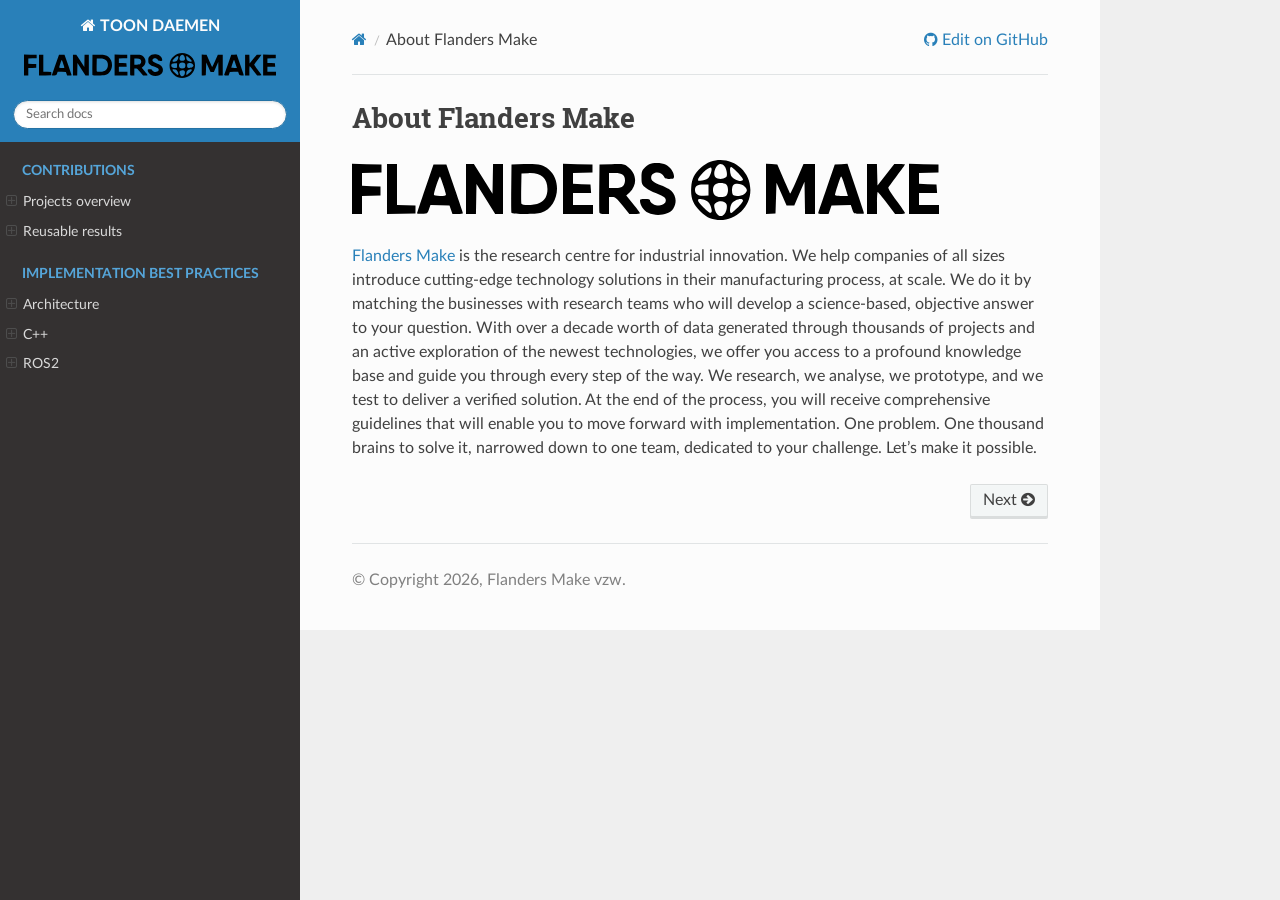
==== index.html @ fe3ddb7d "deploy: 2c829130c1bb6bca0aca1d6085b2ea6cf5db3989" ====
<!DOCTYPE html>
<html class="writer-html5" lang="en" data-content_root="./">
<head>
  <meta charset="utf-8" /><meta name="viewport" content="width=device-width, initial-scale=1" />

  <meta name="viewport" content="width=device-width, initial-scale=1.0" />
  <title>About Flanders Make &mdash; TOON DAEMEN 0.1 documentation</title>
      <link rel="stylesheet" type="text/css" href="_static/pygments.css?v=80d5e7a1" />
      <link rel="stylesheet" type="text/css" href="_static/css/theme.css?v=9edc463e" />
      <link rel="stylesheet" type="text/css" href="_static/copybutton.css?v=76b2166b" />
      <link rel="stylesheet" type="text/css" href="_static/sphinx-design.min.css?v=95c83b7e" />

  
    <link rel="shortcut icon" href="_static/fm_48x48.svg"/>
      <script src="_static/jquery.js?v=5d32c60e"></script>
      <script src="_static/_sphinx_javascript_frameworks_compat.js?v=2cd50e6c"></script>
      <script src="_static/documentation_options.js?v=2709fde1"></script>
      <script src="_static/doctools.js?v=fd6eb6e6"></script>
      <script src="_static/sphinx_highlight.js?v=6ffebe34"></script>
      <script src="_static/clipboard.min.js?v=a7894cd8"></script>
      <script src="_static/copybutton.js?v=f281be69"></script>
      <script src="_static/design-tabs.js?v=f930bc37"></script>
    <script src="_static/js/theme.js"></script>
    <link rel="index" title="Index" href="genindex.html" />
    <link rel="search" title="Search" href="search.html" />
    <link rel="next" title="Projects overview" href="contributions/projects_overview.html" /> 
</head>

<body class="wy-body-for-nav"> 
  <div class="wy-grid-for-nav">
    <nav data-toggle="wy-nav-shift" class="wy-nav-side">
      <div class="wy-side-scroll">
        <div class="wy-side-nav-search" >

          
          
          <a href="#" class="icon icon-home">
            TOON DAEMEN
              <img src="_static/fm.svg" class="logo" alt="Logo"/>
          </a>
<div role="search">
  <form id="rtd-search-form" class="wy-form" action="search.html" method="get">
    <input type="text" name="q" placeholder="Search docs" aria-label="Search docs" />
    <input type="hidden" name="check_keywords" value="yes" />
    <input type="hidden" name="area" value="default" />
  </form>
</div>
        </div><div class="wy-menu wy-menu-vertical" data-spy="affix" role="navigation" aria-label="Navigation menu">
              <p class="caption" role="heading"><span class="caption-text">Contributions</span></p>
<ul>
<li class="toctree-l1"><a class="reference internal" href="contributions/projects_overview.html">Projects overview</a><ul>
<li class="toctree-l2"><a class="reference internal" href="contributions/projects_overview.html#simrop">2024-2538-SIMROP</a></li>
<li class="toctree-l2"><a class="reference internal" href="contributions/projects_overview.html#cto-action-palletizing-solution">2024-1023-CTO_ACTION-PALLETIZING_SOLUTION</a></li>
</ul>
</li>
<li class="toctree-l1"><a class="reference internal" href="contributions/reusable_results.html">Reusable results</a><ul>
<li class="toctree-l2"><a class="reference internal" href="contributions/reusable_results.html#ur-tool-integration">UR + tool integration</a><ul>
<li class="toctree-l3"><a class="reference internal" href="contributions/reusable_results.html#motivation">Motivation</a></li>
<li class="toctree-l3"><a class="reference internal" href="contributions/reusable_results.html#summary">Summary</a></li>
</ul>
</li>
<li class="toctree-l2"><a class="reference internal" href="contributions/reusable_results.html#the-palletizing-framework">The palletizing framework</a></li>
</ul>
</li>
</ul>
<p class="caption" role="heading"><span class="caption-text">Implementation best practices</span></p>
<ul>
<li class="toctree-l1"><a class="reference internal" href="implementation_best_practices/architecture/index.html">Architecture</a><ul>
<li class="toctree-l2"><a class="reference internal" href="implementation_best_practices/architecture/architecture.html">SIMROP core architecture</a><ul>
<li class="toctree-l3"><a class="reference internal" href="implementation_best_practices/architecture/architecture.html#component-manager-node">Component manager node</a></li>
<li class="toctree-l3"><a class="reference internal" href="implementation_best_practices/architecture/architecture.html#plugin-management">Plugin management</a></li>
<li class="toctree-l3"><a class="reference internal" href="implementation_best_practices/architecture/architecture.html#lifecycle-management">Lifecycle management</a></li>
<li class="toctree-l3"><a class="reference internal" href="implementation_best_practices/architecture/architecture.html#use-of-the-component-manager-in-the-simrop-skillbased-framework">Use of the Component Manager in the SIMROP skill–based framework</a></li>
</ul>
</li>
</ul>
</li>
<li class="toctree-l1"><a class="reference internal" href="implementation_best_practices/cpp/index.html">C++</a><ul>
<li class="toctree-l2"><a class="reference internal" href="implementation_best_practices/cpp/constructor_arguments.html">Passing constructor arguments</a><ul>
<li class="toctree-l3"><a class="reference internal" href="implementation_best_practices/cpp/constructor_arguments.html#example-1">Example 1</a></li>
<li class="toctree-l3"><a class="reference internal" href="implementation_best_practices/cpp/constructor_arguments.html#example-2">Example 2</a></li>
<li class="toctree-l3"><a class="reference internal" href="implementation_best_practices/cpp/constructor_arguments.html#example-3">Example 3</a></li>
</ul>
</li>
</ul>
</li>
<li class="toctree-l1"><a class="reference internal" href="implementation_best_practices/ros2/index.html">ROS2</a><ul>
<li class="toctree-l2"><a class="reference internal" href="implementation_best_practices/ros2/ros2.html">ROS2 best practices</a></li>
</ul>
</li>
</ul>

        </div>
      </div>
    </nav>

    <section data-toggle="wy-nav-shift" class="wy-nav-content-wrap"><nav class="wy-nav-top" aria-label="Mobile navigation menu" >
          <i data-toggle="wy-nav-top" class="fa fa-bars"></i>
          <a href="#">TOON DAEMEN</a>
      </nav>

      <div class="wy-nav-content">
        <div class="rst-content">
          <div role="navigation" aria-label="Page navigation">
  <ul class="wy-breadcrumbs">
      <li><a href="#" class="icon icon-home" aria-label="Home"></a></li>
      <li class="breadcrumb-item active">About Flanders Make</li>
      <li class="wy-breadcrumbs-aside">
              <a href="https://github.com/toondaemenFM/implementation_best_practices/blob/main/docs/source/index.md" class="fa fa-github"> Edit on GitHub</a>
      </li>
  </ul>
  <hr/>
</div>
          <div role="main" class="document" itemscope="itemscope" itemtype="http://schema.org/Article">
           <div itemprop="articleBody">
             
  <section class="tex2jax_ignore mathjax_ignore" id="about-flanders-make">
<h1>About Flanders Make<a class="headerlink" href="#about-flanders-make" title="Link to this heading"></a></h1>
<p><img alt="FM-logo" src="_images/fm.svg" /></p>
<p><a class="reference external" href="https://www.flandersmake.be/en">Flanders Make</a> is the research centre for industrial innovation. We help companies of all sizes introduce cutting-edge technology solutions in their manufacturing process, at scale. We do it by matching the businesses with research teams who will develop a science-based, objective answer to your question. With over a decade worth of data generated through thousands of projects and an active exploration of the newest technologies, we offer you access to a profound knowledge base and guide you through every step of the way. We research, we analyse, we prototype, and we test to deliver a verified solution. At the end of the process, you will receive comprehensive guidelines that will enable you to move forward with implementation. One problem. One thousand brains to solve it, narrowed down to one team, dedicated to your challenge. Let’s make it possible.</p>
<div class="toctree-wrapper compound">
</div>
<div class="toctree-wrapper compound">
</div>
</section>


           </div>
          </div>
          <footer><div class="rst-footer-buttons" role="navigation" aria-label="Footer">
        <a href="contributions/projects_overview.html" class="btn btn-neutral float-right" title="Projects overview" accesskey="n" rel="next">Next <span class="fa fa-arrow-circle-right" aria-hidden="true"></span></a>
    </div>

  <hr/>

  <div role="contentinfo">
    <p>&#169; Copyright 2026, Flanders Make vzw.</p>
  </div>

   

</footer>
        </div>
      </div>
    </section>
  </div>
  <script>
      jQuery(function () {
          SphinxRtdTheme.Navigation.enable(true);
      });
  </script> 

</body>
</html>
---- _static/pygments.css ----
pre { line-height: 125%; }
td.linenos .normal { color: inherit; background-color: transparent; padding-left: 5px; padding-right: 5px; }
span.linenos { color: inherit; background-color: transparent; padding-left: 5px; padding-right: 5px; }
td.linenos .special { color: #000000; background-color: #ffffc0; padding-left: 5px; padding-right: 5px; }
span.linenos.special { color: #000000; background-color: #ffffc0; padding-left: 5px; padding-right: 5px; }
.highlight .hll { background-color: #ffffcc }
.highlight { background: #f8f8f8; }
.highlight .c { color: #3D7B7B; font-style: italic } /* Comment */
.highlight .err { border: 1px solid #FF0000 } /* Error */
.highlight .k { color: #008000; font-weight: bold } /* Keyword */
.highlight .o { color: #666666 } /* Operator */
.highlight .ch { color: #3D7B7B; font-style: italic } /* Comment.Hashbang */
.highlight .cm { color: #3D7B7B; font-style: italic } /* Comment.Multiline */
.highlight .cp { color: #9C6500 } /* Comment.Preproc */
.highlight .cpf { color: #3D7B7B; font-style: italic } /* Comment.PreprocFile */
.highlight .c1 { color: #3D7B7B; font-style: italic } /* Comment.Single */
.highlight .cs { color: #3D7B7B; font-style: italic } /* Comment.Special */
.highlight .gd { color: #A00000 } /* Generic.Deleted */
.highlight .ge { font-style: italic } /* Generic.Emph */
.highlight .ges { font-weight: bold; font-style: italic } /* Generic.EmphStrong */
.highlight .gr { color: #E40000 } /* Generic.Error */
.highlight .gh { color: #000080; font-weight: bold } /* Generic.Heading */
.highlight .gi { color: #008400 } /* Generic.Inserted */
.highlight .go { color: #717171 } /* Generic.Output */
.highlight .gp { color: #000080; font-weight: bold } /* Generic.Prompt */
.highlight .gs { font-weight: bold } /* Generic.Strong */
.highlight .gu { color: #800080; font-weight: bold } /* Generic.Subheading */
.highlight .gt { color: #0044DD } /* Generic.Traceback */
.highlight .kc { color: #008000; font-weight: bold } /* Keyword.Constant */
.highlight .kd { color: #008000; font-weight: bold } /* Keyword.Declaration */
.highlight .kn { color: #008000; font-weight: bold } /* Keyword.Namespace */
.highlight .kp { color: #008000 } /* Keyword.Pseudo */
.highlight .kr { color: #008000; font-weight: bold } /* Keyword.Reserved */
.highlight .kt { color: #B00040 } /* Keyword.Type */
.highlight .m { color: #666666 } /* Literal.Number */
.highlight .s { color: #BA2121 } /* Literal.String */
.highlight .na { color: #687822 } /* Name.Attribute */
.highlight .nb { color: #008000 } /* Name.Builtin */
.highlight .nc { color: #0000FF; font-weight: bold } /* Name.Class */
.highlight .no { color: #880000 } /* Name.Constant */
.highlight .nd { color: #AA22FF } /* Name.Decorator */
.highlight .ni { color: #717171; font-weight: bold } /* Name.Entity */
.highlight .ne { color: #CB3F38; font-weight: bold } /* Name.Exception */
.highlight .nf { color: #0000FF } /* Name.Function */
.highlight .nl { color: #767600 } /* Name.Label */
.highlight .nn { color: #0000FF; font-weight: bold } /* Name.Namespace */
.highlight .nt { color: #008000; font-weight: bold } /* Name.Tag */
.highlight .nv { color: #19177C } /* Name.Variable */
.highlight .ow { color: #AA22FF; font-weight: bold } /* Operator.Word */
.highlight .w { color: #bbbbbb } /* Text.Whitespace */
.highlight .mb { color: #666666 } /* Literal.Number.Bin */
.highlight .mf { color: #666666 } /* Literal.Number.Float */
.highlight .mh { color: #666666 } /* Literal.Number.Hex */
.highlight .mi { color: #666666 } /* Literal.Number.Integer */
.highlight .mo { color: #666666 } /* Literal.Number.Oct */
.highlight .sa { color: #BA2121 } /* Literal.String.Affix */
.highlight .sb { color: #BA2121 } /* Literal.String.Backtick */
.highlight .sc { color: #BA2121 } /* Literal.String.Char */
.highlight .dl { color: #BA2121 } /* Literal.String.Delimiter */
.highlight .sd { color: #BA2121; font-style: italic } /* Literal.String.Doc */
.highlight .s2 { color: #BA2121 } /* Literal.String.Double */
.highlight .se { color: #AA5D1F; font-weight: bold } /* Literal.String.Escape */
.highlight .sh { color: #BA2121 } /* Literal.String.Heredoc */
.highlight .si { color: #A45A77; font-weight: bold } /* Literal.String.Interpol */
.highlight .sx { color: #008000 } /* Literal.String.Other */
.highlight .sr { color: #A45A77 } /* Literal.String.Regex */
.highlight .s1 { color: #BA2121 } /* Literal.String.Single */
.highlight .ss { color: #19177C } /* Literal.String.Symbol */
.highlight .bp { color: #008000 } /* Name.Builtin.Pseudo */
.highlight .fm { color: #0000FF } /* Name.Function.Magic */
.highlight .vc { color: #19177C } /* Name.Variable.Class */
.highlight .vg { color: #19177C } /* Name.Variable.Global */
.highlight .vi { color: #19177C } /* Name.Variable.Instance */
.highlight .vm { color: #19177C } /* Name.Variable.Magic */
.highlight .il { color: #666666 } /* Literal.Number.Integer.Long */
---- _static/css/theme.css ----
html{box-sizing:border-box}*,:after,:before{box-sizing:inherit}article,aside,details,figcaption,figure,footer,header,hgroup,nav,section{display:block}audio,canvas,video{display:inline-block;*display:inline;*zoom:1}[hidden],audio:not([controls]){display:none}*{-webkit-box-sizing:border-box;-moz-box-sizing:border-box;box-sizing:border-box}html{font-size:100%;-webkit-text-size-adjust:100%;-ms-text-size-adjust:100%}body{margin:0}a:active,a:hover{outline:0}abbr[title]{border-bottom:1px dotted}b,strong{font-weight:700}blockquote{margin:0}dfn{font-style:italic}ins{background:#ff9;text-decoration:none}ins,mark{color:#000}mark{background:#ff0;font-style:italic;font-weight:700}.rst-content code,.rst-content tt,code,kbd,pre,samp{font-family:monospace,serif;_font-family:courier new,monospace;font-size:1em}pre{white-space:pre}q{quotes:none}q:after,q:before{content:"";content:none}small{font-size:85%}sub,sup{font-size:75%;line-height:0;position:relative;vertical-align:baseline}sup{top:-.5em}sub{bottom:-.25em}dl,ol,ul{margin:0;padding:0;list-style:none;list-style-image:none}li{list-style:none}dd{margin:0}img{border:0;-ms-interpolation-mode:bicubic;vertical-align:middle;max-width:100%}svg:not(:root){overflow:hidden}figure,form{margin:0}label{cursor:pointer}button,input,select,textarea{font-size:100%;margin:0;vertical-align:baseline;*vertical-align:middle}button,input{line-height:normal}button,input[type=button],input[type=reset],input[type=submit]{cursor:pointer;-webkit-appearance:button;*overflow:visible}button[disabled],input[disabled]{cursor:default}input[type=search]{-webkit-appearance:textfield;-moz-box-sizing:content-box;-webkit-box-sizing:content-box;box-sizing:content-box}textarea{resize:vertical}table{border-collapse:collapse;border-spacing:0}td{vertical-align:top}.chromeframe{margin:.2em 0;background:#ccc;color:#000;padding:.2em 0}.ir{display:block;border:0;text-indent:-999em;overflow:hidden;background-color:transparent;background-repeat:no-repeat;text-align:left;direction:ltr;*line-height:0}.ir br{display:none}.hidden{display:none!important;visibility:hidden}.visuallyhidden{border:0;clip:rect(0 0 0 0);height:1px;margin:-1px;overflow:hidden;padding:0;position:absolute;width:1px}.visuallyhidden.focusable:active,.visuallyhidden.focusable:focus{clip:auto;height:auto;margin:0;overflow:visible;position:static;width:auto}.invisible{visibility:hidden}.relative{position:relative}big,small{font-size:100%}@media print{body,html,section{background:none!important}*{box-shadow:none!important;text-shadow:none!important;filter:none!important;-ms-filter:none!important}a,a:visited{text-decoration:underline}.ir a:after,a[href^="#"]:after,a[href^="javascript:"]:after{content:""}blockquote,pre{page-break-inside:avoid}thead{display:table-header-group}img,tr{page-break-inside:avoid}img{max-width:100%!important}@page{margin:.5cm}.rst-content .toctree-wrapper>p.caption,h2,h3,p{orphans:3;widows:3}.rst-content .toctree-wrapper>p.caption,h2,h3{page-break-after:avoid}}.btn,.fa:before,.icon:before,.rst-content .admonition,.rst-content .admonition-title:before,.rst-content .admonition-todo,.rst-content .attention,.rst-content .caution,.rst-content .code-block-caption .headerlink:before,.rst-content .danger,.rst-content .eqno .headerlink:before,.rst-content .error,.rst-content .hint,.rst-content .important,.rst-content .note,.rst-content .seealso,.rst-content .tip,.rst-content .warning,.rst-content code.download span:first-child:before,.rst-content dl dt .headerlink:before,.rst-content h1 .headerlink:before,.rst-content h2 .headerlink:before,.rst-content h3 .headerlink:before,.rst-content h4 .headerlink:before,.rst-content h5 .headerlink:before,.rst-content h6 .headerlink:before,.rst-content p.caption .headerlink:before,.rst-content p .headerlink:before,.rst-content table>caption .headerlink:before,.rst-content tt.download span:first-child:before,.wy-alert,.wy-dropdown .caret:before,.wy-inline-validate.wy-inline-validate-danger .wy-input-context:before,.wy-inline-validate.wy-inline-validate-info .wy-input-context:before,.wy-inline-validate.wy-inline-validate-success .wy-input-context:before,.wy-inline-validate.wy-inline-validate-warning .wy-input-context:before,.wy-menu-vertical li.current>a button.toctree-expand:before,.wy-menu-vertical li.on a button.toctree-expand:before,.wy-menu-vertical li button.toctree-expand:before,input[type=color],input[type=date],input[type=datetime-local],input[type=datetime],input[type=email],input[type=month],input[type=number],input[type=password],input[type=search],input[type=tel],input[type=text],input[type=time],input[type=url],input[type=week],select,textarea{-webkit-font-smoothing:antialiased}.clearfix{*zoom:1}.clearfix:after,.clearfix:before{display:table;content:""}.clearfix:after{clear:both}/*!
 *  Font Awesome 4.7.0 by @davegandy - http://fontawesome.io - @fontawesome
 *  License - http://fontawesome.io/license (Font: SIL OFL 1.1, CSS: MIT License)
 */@font-face{font-family:FontAwesome;src:url(fonts/fontawesome-webfont.eot?674f50d287a8c48dc19ba404d20fe713);src:url(fonts/fontawesome-webfont.eot?674f50d287a8c48dc19ba404d20fe713?#iefix&v=4.7.0) format("embedded-opentype"),url(fonts/fontawesome-webfont.woff2?af7ae505a9eed503f8b8e6982036873e) format("woff2"),url(fonts/fontawesome-webfont.woff?fee66e712a8a08eef5805a46892932ad) format("woff"),url(fonts/fontawesome-webfont.ttf?b06871f281fee6b241d60582ae9369b9) format("truetype"),url(fonts/fontawesome-webfont.svg?912ec66d7572ff821749319396470bde#fontawesomeregular) format("svg");font-weight:400;font-style:normal}.fa,.icon,.rst-content .admonition-title,.rst-content .code-block-caption .headerlink,.rst-content .eqno .headerlink,.rst-content code.download span:first-child,.rst-content dl dt .headerlink,.rst-content h1 .headerlink,.rst-content h2 .headerlink,.rst-content h3 .headerlink,.rst-content h4 .headerlink,.rst-content h5 .headerlink,.rst-content h6 .headerlink,.rst-content p.caption .headerlink,.rst-content p .headerlink,.rst-content table>caption .headerlink,.rst-content tt.download span:first-child,.wy-menu-vertical li.current>a button.toctree-expand,.wy-menu-vertical li.on a button.toctree-expand,.wy-menu-vertical li button.toctree-expand{display:inline-block;font:normal normal normal 14px/1 FontAwesome;font-size:inherit;text-rendering:auto;-webkit-font-smoothing:antialiased;-moz-osx-font-smoothing:grayscale}.fa-lg{font-size:1.33333em;line-height:.75em;vertical-align:-15%}.fa-2x{font-size:2em}.fa-3x{font-size:3em}.fa-4x{font-size:4em}.fa-5x{font-size:5em}.fa-fw{width:1.28571em;text-align:center}.fa-ul{padding-left:0;margin-left:2.14286em;list-style-type:none}.fa-ul>li{position:relative}.fa-li{position:absolute;left:-2.14286em;width:2.14286em;top:.14286em;text-align:center}.fa-li.fa-lg{left:-1.85714em}.fa-border{padding:.2em .25em .15em;border:.08em solid #eee;border-radius:.1em}.fa-pull-left{float:left}.fa-pull-right{float:right}.fa-pull-left.icon,.fa.fa-pull-left,.rst-content .code-block-caption .fa-pull-left.headerlink,.rst-content .eqno .fa-pull-left.headerlink,.rst-content .fa-pull-left.admonition-title,.rst-content code.download span.fa-pull-left:first-child,.rst-content dl dt .fa-pull-left.headerlink,.rst-content h1 .fa-pull-left.headerlink,.rst-content h2 .fa-pull-left.headerlink,.rst-content h3 .fa-pull-left.headerlink,.rst-content h4 .fa-pull-left.headerlink,.rst-content h5 .fa-pull-left.headerlink,.rst-content h6 .fa-pull-left.headerlink,.rst-content p .fa-pull-left.headerlink,.rst-content table>caption .fa-pull-left.headerlink,.rst-content tt.download span.fa-pull-left:first-child,.wy-menu-vertical li.current>a button.fa-pull-left.toctree-expand,.wy-menu-vertical li.on a button.fa-pull-left.toctree-expand,.wy-menu-vertical li button.fa-pull-left.toctree-expand{margin-right:.3em}.fa-pull-right.icon,.fa.fa-pull-right,.rst-content .code-block-caption .fa-pull-right.headerlink,.rst-content .eqno .fa-pull-right.headerlink,.rst-content .fa-pull-right.admonition-title,.rst-content code.download span.fa-pull-right:first-child,.rst-content dl dt .fa-pull-right.headerlink,.rst-content h1 .fa-pull-right.headerlink,.rst-content h2 .fa-pull-right.headerlink,.rst-content h3 .fa-pull-right.headerlink,.rst-content h4 .fa-pull-right.headerlink,.rst-content h5 .fa-pull-right.headerlink,.rst-content h6 .fa-pull-right.headerlink,.rst-content p .fa-pull-right.headerlink,.rst-content table>caption .fa-pull-right.headerlink,.rst-content tt.download span.fa-pull-right:first-child,.wy-menu-vertical li.current>a button.fa-pull-right.toctree-expand,.wy-menu-vertical li.on a button.fa-pull-right.toctree-expand,.wy-menu-vertical li button.fa-pull-right.toctree-expand{margin-left:.3em}.pull-right{float:right}.pull-left{float:left}.fa.pull-left,.pull-left.icon,.rst-content .code-block-caption .pull-left.headerlink,.rst-content .eqno .pull-left.headerlink,.rst-content .pull-left.admonition-title,.rst-content code.download span.pull-left:first-child,.rst-content dl dt .pull-left.headerlink,.rst-content h1 .pull-left.headerlink,.rst-content h2 .pull-left.headerlink,.rst-content h3 .pull-left.headerlink,.rst-content h4 .pull-left.headerlink,.rst-content h5 .pull-left.headerlink,.rst-content h6 .pull-left.headerlink,.rst-content p .pull-left.headerlink,.rst-content table>caption .pull-left.headerlink,.rst-content tt.download span.pull-left:first-child,.wy-menu-vertical li.current>a button.pull-left.toctree-expand,.wy-menu-vertical li.on a button.pull-left.toctree-expand,.wy-menu-vertical li button.pull-left.toctree-expand{margin-right:.3em}.fa.pull-right,.pull-right.icon,.rst-content .code-block-caption .pull-right.headerlink,.rst-content .eqno .pull-right.headerlink,.rst-content .pull-right.admonition-title,.rst-content code.download span.pull-right:first-child,.rst-content dl dt .pull-right.headerlink,.rst-content h1 .pull-right.headerlink,.rst-content h2 .pull-right.headerlink,.rst-content h3 .pull-right.headerlink,.rst-content h4 .pull-right.headerlink,.rst-content h5 .pull-right.headerlink,.rst-content h6 .pull-right.headerlink,.rst-content p .pull-right.headerlink,.rst-content table>caption .pull-right.headerlink,.rst-content tt.download span.pull-right:first-child,.wy-menu-vertical li.current>a button.pull-right.toctree-expand,.wy-menu-vertical li.on a button.pull-right.toctree-expand,.wy-menu-vertical li button.pull-right.toctree-expand{margin-left:.3em}.fa-spin{-webkit-animation:fa-spin 2s linear infinite;animation:fa-spin 2s linear infinite}.fa-pulse{-webkit-animation:fa-spin 1s steps(8) infinite;animation:fa-spin 1s steps(8) infinite}@-webkit-keyframes fa-spin{0%{-webkit-transform:rotate(0deg);transform:rotate(0deg)}to{-webkit-transform:rotate(359deg);transform:rotate(359deg)}}@keyframes fa-spin{0%{-webkit-transform:rotate(0deg);transform:rotate(0deg)}to{-webkit-transform:rotate(359deg);transform:rotate(359deg)}}.fa-rotate-90{-ms-filter:"progid:DXImageTransform.Microsoft.BasicImage(rotation=1)";-webkit-transform:rotate(90deg);-ms-transform:rotate(90deg);transform:rotate(90deg)}.fa-rotate-180{-ms-filter:"progid:DXImageTransform.Microsoft.BasicImage(rotation=2)";-webkit-transform:rotate(180deg);-ms-transform:rotate(180deg);transform:rotate(180deg)}.fa-rotate-270{-ms-filter:"progid:DXImageTransform.Microsoft.BasicImage(rotation=3)";-webkit-transform:rotate(270deg);-ms-transform:rotate(270deg);transform:rotate(270deg)}.fa-flip-horizontal{-ms-filter:"progid:DXImageTransform.Microsoft.BasicImage(rotation=0, mirror=1)";-webkit-transform:scaleX(-1);-ms-transform:scaleX(-1);transform:scaleX(-1)}.fa-flip-vertical{-ms-filter:"progid:DXImageTransform.Microsoft.BasicImage(rotation=2, mirror=1)";-webkit-transform:scaleY(-1);-ms-transform:scaleY(-1);transform:scaleY(-1)}:root .fa-flip-horizontal,:root .fa-flip-vertical,:root .fa-rotate-90,:root .fa-rotate-180,:root .fa-rotate-270{filter:none}.fa-stack{position:relative;display:inline-block;width:2em;height:2em;line-height:2em;vertical-align:middle}.fa-stack-1x,.fa-stack-2x{position:absolute;left:0;width:100%;text-align:center}.fa-stack-1x{line-height:inherit}.fa-stack-2x{font-size:2em}.fa-inverse{color:#fff}.fa-glass:before{content:""}.fa-music:before{content:""}.fa-search:before,.icon-search:before{content:""}.fa-envelope-o:before{content:""}.fa-heart:before{content:""}.fa-star:before{content:""}.fa-star-o:before{content:""}.fa-user:before{content:""}.fa-film:before{content:""}.fa-th-large:before{content:""}.fa-th:before{content:""}.fa-th-list:before{content:""}.fa-check:before{content:""}.fa-close:before,.fa-remove:before,.fa-times:before{content:""}.fa-search-plus:before{content:""}.fa-search-minus:before{content:""}.fa-power-off:before{content:""}.fa-signal:before{content:""}.fa-cog:before,.fa-gear:before{content:""}.fa-trash-o:before{content:""}.fa-home:before,.icon-home:before{content:""}.fa-file-o:before{content:""}.fa-clock-o:before{content:""}.fa-road:before{content:""}.fa-download:before,.rst-content code.download span:first-child:before,.rst-content tt.download span:first-child:before{content:""}.fa-arrow-circle-o-down:before{content:""}.fa-arrow-circle-o-up:before{content:""}.fa-inbox:before{content:""}.fa-play-circle-o:before{content:""}.fa-repeat:before,.fa-rotate-right:before{content:""}.fa-refresh:before{content:""}.fa-list-alt:before{content:""}.fa-lock:before{content:""}.fa-flag:before{content:""}.fa-headphones:before{content:""}.fa-volume-off:before{content:""}.fa-volume-down:before{content:""}.fa-volume-up:before{content:""}.fa-qrcode:before{content:""}.fa-barcode:before{content:""}.fa-tag:before{content:""}.fa-tags:before{content:""}.fa-book:before,.icon-book:before{content:""}.fa-bookmark:before{content:""}.fa-print:before{content:""}.fa-camera:before{content:""}.fa-font:before{content:""}.fa-bold:before{content:""}.fa-italic:before{content:""}.fa-text-height:before{content:""}.fa-text-width:before{content:""}.fa-align-left:before{content:""}.fa-align-center:before{content:""}.fa-align-right:before{content:""}.fa-align-justify:before{content:""}.fa-list:before{content:""}.fa-dedent:before,.fa-outdent:before{content:""}.fa-indent:before{content:""}.fa-video-camera:before{content:""}.fa-image:before,.fa-photo:before,.fa-picture-o:before{content:""}.fa-pencil:before{content:""}.fa-map-marker:before{content:""}.fa-adjust:before{content:""}.fa-tint:before{content:""}.fa-edit:before,.fa-pencil-square-o:before{content:""}.fa-share-square-o:before{content:""}.fa-check-square-o:before{content:""}.fa-arrows:before{content:""}.fa-step-backward:before{content:""}.fa-fast-backward:before{content:""}.fa-backward:before{content:""}.fa-play:before{content:""}.fa-pause:before{content:""}.fa-stop:before{content:""}.fa-forward:before{content:""}.fa-fast-forward:before{content:""}.fa-step-forward:before{content:""}.fa-eject:before{content:""}.fa-chevron-left:before{content:""}.fa-chevron-right:before{content:""}.fa-plus-circle:before{content:""}.fa-minus-circle:before{content:""}.fa-times-circle:before,.wy-inline-validate.wy-inline-validate-danger .wy-input-context:before{content:""}.fa-check-circle:before,.wy-inline-validate.wy-inline-validate-success .wy-input-context:before{content:""}.fa-question-circle:before{content:""}.fa-info-circle:before{content:""}.fa-crosshairs:before{content:""}.fa-times-circle-o:before{content:""}.fa-check-circle-o:before{content:""}.fa-ban:before{content:""}.fa-arrow-left:before{content:""}.fa-arrow-right:before{content:""}.fa-arrow-up:before{content:""}.fa-arrow-down:before{content:""}.fa-mail-forward:before,.fa-share:before{content:""}.fa-expand:before{content:""}.fa-compress:before{content:""}.fa-plus:before{content:""}.fa-minus:before{content:""}.fa-asterisk:before{content:""}.fa-exclamation-circle:before,.rst-content .admonition-title:before,.wy-inline-validate.wy-inline-validate-info .wy-input-context:before,.wy-inline-validate.wy-inline-validate-warning .wy-input-context:before{content:""}.fa-gift:before{content:""}.fa-leaf:before{content:""}.fa-fire:before,.icon-fire:before{content:""}.fa-eye:before{content:""}.fa-eye-slash:before{content:""}.fa-exclamation-triangle:before,.fa-warning:before{content:""}.fa-plane:before{content:""}.fa-calendar:before{content:""}.fa-random:before{content:""}.fa-comment:before{content:""}.fa-magnet:before{content:""}.fa-chevron-up:before{content:""}.fa-chevron-down:before{content:""}.fa-retweet:before{content:""}.fa-shopping-cart:before{content:""}.fa-folder:before{content:""}.fa-folder-open:before{content:""}.fa-arrows-v:before{content:""}.fa-arrows-h:before{content:""}.fa-bar-chart-o:before,.fa-bar-chart:before{content:""}.fa-twitter-square:before{content:""}.fa-facebook-square:before{content:""}.fa-camera-retro:before{content:""}.fa-key:before{content:""}.fa-cogs:before,.fa-gears:before{content:""}.fa-comments:before{content:""}.fa-thumbs-o-up:before{content:""}.fa-thumbs-o-down:before{content:""}.fa-star-half:before{content:""}.fa-heart-o:before{content:""}.fa-sign-out:before{content:""}.fa-linkedin-square:before{content:""}.fa-thumb-tack:before{content:""}.fa-external-link:before{content:""}.fa-sign-in:before{content:""}.fa-trophy:before{content:""}.fa-github-square:before{content:""}.fa-upload:before{content:""}.fa-lemon-o:before{content:""}.fa-phone:before{content:""}.fa-square-o:before{content:""}.fa-bookmark-o:before{content:""}.fa-phone-square:before{content:""}.fa-twitter:before{content:""}.fa-facebook-f:before,.fa-facebook:before{content:""}.fa-github:before,.icon-github:before{content:""}.fa-unlock:before{content:""}.fa-credit-card:before{content:""}.fa-feed:before,.fa-rss:before{content:""}.fa-hdd-o:before{content:""}.fa-bullhorn:before{content:""}.fa-bell:before{content:""}.fa-certificate:before{content:""}.fa-hand-o-right:before{content:""}.fa-hand-o-left:before{content:""}.fa-hand-o-up:before{content:""}.fa-hand-o-down:before{content:""}.fa-arrow-circle-left:before,.icon-circle-arrow-left:before{content:""}.fa-arrow-circle-right:before,.icon-circle-arrow-right:before{content:""}.fa-arrow-circle-up:before{content:""}.fa-arrow-circle-down:before{content:""}.fa-globe:before{content:""}.fa-wrench:before{content:""}.fa-tasks:before{content:""}.fa-filter:before{content:""}.fa-briefcase:before{content:""}.fa-arrows-alt:before{content:""}.fa-group:before,.fa-users:before{content:""}.fa-chain:before,.fa-link:before,.icon-link:before{content:""}.fa-cloud:before{content:""}.fa-flask:before{content:""}.fa-cut:before,.fa-scissors:before{content:""}.fa-copy:before,.fa-files-o:before{content:""}.fa-paperclip:before{content:""}.fa-floppy-o:before,.fa-save:before{content:""}.fa-square:before{content:""}.fa-bars:before,.fa-navicon:before,.fa-reorder:before{content:""}.fa-list-ul:before{content:""}.fa-list-ol:before{content:""}.fa-strikethrough:before{content:""}.fa-underline:before{content:""}.fa-table:before{content:""}.fa-magic:before{content:""}.fa-truck:before{content:""}.fa-pinterest:before{content:""}.fa-pinterest-square:before{content:""}.fa-google-plus-square:before{content:""}.fa-google-plus:before{content:""}.fa-money:before{content:""}.fa-caret-down:before,.icon-caret-down:before,.wy-dropdown .caret:before{content:""}.fa-caret-up:before{content:""}.fa-caret-left:before{content:""}.fa-caret-right:before{content:""}.fa-columns:before{content:""}.fa-sort:before,.fa-unsorted:before{content:""}.fa-sort-desc:before,.fa-sort-down:before{content:""}.fa-sort-asc:before,.fa-sort-up:before{content:""}.fa-envelope:before{content:""}.fa-linkedin:before{content:""}.fa-rotate-left:before,.fa-undo:before{content:""}.fa-gavel:before,.fa-legal:before{content:""}.fa-dashboard:before,.fa-tachometer:before{content:""}.fa-comment-o:before{content:""}.fa-comments-o:before{content:""}.fa-bolt:before,.fa-flash:before{content:""}.fa-sitemap:before{content:""}.fa-umbrella:before{content:""}.fa-clipboard:before,.fa-paste:before{content:""}.fa-lightbulb-o:before{content:""}.fa-exchange:before{content:""}.fa-cloud-download:before{content:""}.fa-cloud-upload:before{content:""}.fa-user-md:before{content:""}.fa-stethoscope:before{content:""}.fa-suitcase:before{content:""}.fa-bell-o:before{content:""}.fa-coffee:before{content:""}.fa-cutlery:before{content:""}.fa-file-text-o:before{content:""}.fa-building-o:before{content:""}.fa-hospital-o:before{content:""}.fa-ambulance:before{content:""}.fa-medkit:before{content:""}.fa-fighter-jet:before{content:""}.fa-beer:before{content:""}.fa-h-square:before{content:""}.fa-plus-square:before{content:""}.fa-angle-double-left:before{content:""}.fa-angle-double-right:before{content:""}.fa-angle-double-up:before{content:""}.fa-angle-double-down:before{content:""}.fa-angle-left:before{content:""}.fa-angle-right:before{content:""}.fa-angle-up:before{content:""}.fa-angle-down:before{content:""}.fa-desktop:before{content:""}.fa-laptop:before{content:""}.fa-tablet:before{content:""}.fa-mobile-phone:before,.fa-mobile:before{content:""}.fa-circle-o:before{content:""}.fa-quote-left:before{content:""}.fa-quote-right:before{content:""}.fa-spinner:before{content:""}.fa-circle:before{content:""}.fa-mail-reply:before,.fa-reply:before{content:""}.fa-github-alt:before{content:""}.fa-folder-o:before{content:""}.fa-folder-open-o:before{content:""}.fa-smile-o:before{content:""}.fa-frown-o:before{content:""}.fa-meh-o:before{content:""}.fa-gamepad:before{content:""}.fa-keyboard-o:before{content:""}.fa-flag-o:before{content:""}.fa-flag-checkered:before{content:""}.fa-terminal:before{content:""}.fa-code:before{content:""}.fa-mail-reply-all:before,.fa-reply-all:before{content:""}.fa-star-half-empty:before,.fa-star-half-full:before,.fa-star-half-o:before{content:""}.fa-location-arrow:before{content:""}.fa-crop:before{content:""}.fa-code-fork:before{content:""}.fa-chain-broken:before,.fa-unlink:before{content:""}.fa-question:before{content:""}.fa-info:before{content:""}.fa-exclamation:before{content:""}.fa-superscript:before{content:""}.fa-subscript:before{content:""}.fa-eraser:before{content:""}.fa-puzzle-piece:before{content:""}.fa-microphone:before{content:""}.fa-microphone-slash:before{content:""}.fa-shield:before{content:""}.fa-calendar-o:before{content:""}.fa-fire-extinguisher:before{content:""}.fa-rocket:before{content:""}.fa-maxcdn:before{content:""}.fa-chevron-circle-left:before{content:""}.fa-chevron-circle-right:before{content:""}.fa-chevron-circle-up:before{content:""}.fa-chevron-circle-down:before{content:""}.fa-html5:before{content:""}.fa-css3:before{content:""}.fa-anchor:before{content:""}.fa-unlock-alt:before{content:""}.fa-bullseye:before{content:""}.fa-ellipsis-h:before{content:""}.fa-ellipsis-v:before{content:""}.fa-rss-square:before{content:""}.fa-play-circle:before{content:""}.fa-ticket:before{content:""}.fa-minus-square:before{content:""}.fa-minus-square-o:before,.wy-menu-vertical li.current>a button.toctree-expand:before,.wy-menu-vertical li.on a button.toctree-expand:before{content:""}.fa-level-up:before{content:""}.fa-level-down:before{content:""}.fa-check-square:before{content:""}.fa-pencil-square:before{content:""}.fa-external-link-square:before{content:""}.fa-share-square:before{content:""}.fa-compass:before{content:""}.fa-caret-square-o-down:before,.fa-toggle-down:before{content:""}.fa-caret-square-o-up:before,.fa-toggle-up:before{content:""}.fa-caret-square-o-right:before,.fa-toggle-right:before{content:""}.fa-eur:before,.fa-euro:before{content:""}.fa-gbp:before{content:""}.fa-dollar:before,.fa-usd:before{content:""}.fa-inr:before,.fa-rupee:before{content:""}.fa-cny:before,.fa-jpy:before,.fa-rmb:before,.fa-yen:before{content:""}.fa-rouble:before,.fa-rub:before,.fa-ruble:before{content:""}.fa-krw:before,.fa-won:before{content:""}.fa-bitcoin:before,.fa-btc:before{content:""}.fa-file:before{content:""}.fa-file-text:before{content:""}.fa-sort-alpha-asc:before{content:""}.fa-sort-alpha-desc:before{content:""}.fa-sort-amount-asc:before{content:""}.fa-sort-amount-desc:before{content:""}.fa-sort-numeric-asc:before{content:""}.fa-sort-numeric-desc:before{content:""}.fa-thumbs-up:before{content:""}.fa-thumbs-down:before{content:""}.fa-youtube-square:before{content:""}.fa-youtube:before{content:""}.fa-xing:before{content:""}.fa-xing-square:before{content:""}.fa-youtube-play:before{content:""}.fa-dropbox:before{content:""}.fa-stack-overflow:before{content:""}.fa-instagram:before{content:""}.fa-flickr:before{content:""}.fa-adn:before{content:""}.fa-bitbucket:before,.icon-bitbucket:before{content:""}.fa-bitbucket-square:before{content:""}.fa-tumblr:before{content:""}.fa-tumblr-square:before{content:""}.fa-long-arrow-down:before{content:""}.fa-long-arrow-up:before{content:""}.fa-long-arrow-left:before{content:""}.fa-long-arrow-right:before{content:""}.fa-apple:before{content:""}.fa-windows:before{content:""}.fa-android:before{content:""}.fa-linux:before{content:""}.fa-dribbble:before{content:""}.fa-skype:before{content:""}.fa-foursquare:before{content:""}.fa-trello:before{content:""}.fa-female:before{content:""}.fa-male:before{content:""}.fa-gittip:before,.fa-gratipay:before{content:""}.fa-sun-o:before{content:""}.fa-moon-o:before{content:""}.fa-archive:before{content:""}.fa-bug:before{content:""}.fa-vk:before{content:""}.fa-weibo:before{content:""}.fa-renren:before{content:""}.fa-pagelines:before{content:""}.fa-stack-exchange:before{content:""}.fa-arrow-circle-o-right:before{content:""}.fa-arrow-circle-o-left:before{content:""}.fa-caret-square-o-left:before,.fa-toggle-left:before{content:""}.fa-dot-circle-o:before{content:""}.fa-wheelchair:before{content:""}.fa-vimeo-square:before{content:""}.fa-try:before,.fa-turkish-lira:before{content:""}.fa-plus-square-o:before,.wy-menu-vertical li button.toctree-expand:before{content:""}.fa-space-shuttle:before{content:""}.fa-slack:before{content:""}.fa-envelope-square:before{content:""}.fa-wordpress:before{content:""}.fa-openid:before{content:""}.fa-bank:before,.fa-institution:before,.fa-university:before{content:""}.fa-graduation-cap:before,.fa-mortar-board:before{content:""}.fa-yahoo:before{content:""}.fa-google:before{content:""}.fa-reddit:before{content:""}.fa-reddit-square:before{content:""}.fa-stumbleupon-circle:before{content:""}.fa-stumbleupon:before{content:""}.fa-delicious:before{content:""}.fa-digg:before{content:""}.fa-pied-piper-pp:before{content:""}.fa-pied-piper-alt:before{content:""}.fa-drupal:before{content:""}.fa-joomla:before{content:""}.fa-language:before{content:""}.fa-fax:before{content:""}.fa-building:before{content:""}.fa-child:before{content:""}.fa-paw:before{content:""}.fa-spoon:before{content:""}.fa-cube:before{content:""}.fa-cubes:before{content:""}.fa-behance:before{content:""}.fa-behance-square:before{content:""}.fa-steam:before{content:""}.fa-steam-square:before{content:""}.fa-recycle:before{content:""}.fa-automobile:before,.fa-car:before{content:""}.fa-cab:before,.fa-taxi:before{content:""}.fa-tree:before{content:""}.fa-spotify:before{content:""}.fa-deviantart:before{content:""}.fa-soundcloud:before{content:""}.fa-database:before{content:""}.fa-file-pdf-o:before{content:""}.fa-file-word-o:before{content:""}.fa-file-excel-o:before{content:""}.fa-file-powerpoint-o:before{content:""}.fa-file-image-o:before,.fa-file-photo-o:before,.fa-file-picture-o:before{content:""}.fa-file-archive-o:before,.fa-file-zip-o:before{content:""}.fa-file-audio-o:before,.fa-file-sound-o:before{content:""}.fa-file-movie-o:before,.fa-file-video-o:before{content:""}.fa-file-code-o:before{content:""}.fa-vine:before{content:""}.fa-codepen:before{content:""}.fa-jsfiddle:before{content:""}.fa-life-bouy:before,.fa-life-buoy:before,.fa-life-ring:before,.fa-life-saver:before,.fa-support:before{content:""}.fa-circle-o-notch:before{content:""}.fa-ra:before,.fa-rebel:before,.fa-resistance:before{content:""}.fa-empire:before,.fa-ge:before{content:""}.fa-git-square:before{content:""}.fa-git:before{content:""}.fa-hacker-news:before,.fa-y-combinator-square:before,.fa-yc-square:before{content:""}.fa-tencent-weibo:before{content:""}.fa-qq:before{content:""}.fa-wechat:before,.fa-weixin:before{content:""}.fa-paper-plane:before,.fa-send:before{content:""}.fa-paper-plane-o:before,.fa-send-o:before{content:""}.fa-history:before{content:""}.fa-circle-thin:before{content:""}.fa-header:before{content:""}.fa-paragraph:before{content:""}.fa-sliders:before{content:""}.fa-share-alt:before{content:""}.fa-share-alt-square:before{content:""}.fa-bomb:before{content:""}.fa-futbol-o:before,.fa-soccer-ball-o:before{content:""}.fa-tty:before{content:""}.fa-binoculars:before{content:""}.fa-plug:before{content:""}.fa-slideshare:before{content:""}.fa-twitch:before{content:""}.fa-yelp:before{content:""}.fa-newspaper-o:before{content:""}.fa-wifi:before{content:""}.fa-calculator:before{content:""}.fa-paypal:before{content:""}.fa-google-wallet:before{content:""}.fa-cc-visa:before{content:""}.fa-cc-mastercard:before{content:""}.fa-cc-discover:before{content:""}.fa-cc-amex:before{content:""}.fa-cc-paypal:before{content:""}.fa-cc-stripe:before{content:""}.fa-bell-slash:before{content:""}.fa-bell-slash-o:before{content:""}.fa-trash:before{content:""}.fa-copyright:before{content:""}.fa-at:before{content:""}.fa-eyedropper:before{content:""}.fa-paint-brush:before{content:""}.fa-birthday-cake:before{content:""}.fa-area-chart:before{content:""}.fa-pie-chart:before{content:""}.fa-line-chart:before{content:""}.fa-lastfm:before{content:""}.fa-lastfm-square:before{content:""}.fa-toggle-off:before{content:""}.fa-toggle-on:before{content:""}.fa-bicycle:before{content:""}.fa-bus:before{content:""}.fa-ioxhost:before{content:""}.fa-angellist:before{content:""}.fa-cc:before{content:""}.fa-ils:before,.fa-shekel:before,.fa-sheqel:before{content:""}.fa-meanpath:before{content:""}.fa-buysellads:before{content:""}.fa-connectdevelop:before{content:""}.fa-dashcube:before{content:""}.fa-forumbee:before{content:""}.fa-leanpub:before{content:""}.fa-sellsy:before{content:""}.fa-shirtsinbulk:before{content:""}.fa-simplybuilt:before{content:""}.fa-skyatlas:before{content:""}.fa-cart-plus:before{content:""}.fa-cart-arrow-down:before{content:""}.fa-diamond:before{content:""}.fa-ship:before{content:""}.fa-user-secret:before{content:""}.fa-motorcycle:before{content:""}.fa-street-view:before{content:""}.fa-heartbeat:before{content:""}.fa-venus:before{content:""}.fa-mars:before{content:""}.fa-mercury:before{content:""}.fa-intersex:before,.fa-transgender:before{content:""}.fa-transgender-alt:before{content:""}.fa-venus-double:before{content:""}.fa-mars-double:before{content:""}.fa-venus-mars:before{content:""}.fa-mars-stroke:before{content:""}.fa-mars-stroke-v:before{content:""}.fa-mars-stroke-h:before{content:""}.fa-neuter:before{content:""}.fa-genderless:before{content:""}.fa-facebook-official:before{content:""}.fa-pinterest-p:before{content:""}.fa-whatsapp:before{content:""}.fa-server:before{content:""}.fa-user-plus:before{content:""}.fa-user-times:before{content:""}.fa-bed:before,.fa-hotel:before{content:""}.fa-viacoin:before{content:""}.fa-train:before{content:""}.fa-subway:before{content:""}.fa-medium:before{content:""}.fa-y-combinator:before,.fa-yc:before{content:""}.fa-optin-monster:before{content:""}.fa-opencart:before{content:""}.fa-expeditedssl:before{content:""}.fa-battery-4:before,.fa-battery-full:before,.fa-battery:before{content:""}.fa-battery-3:before,.fa-battery-three-quarters:before{content:""}.fa-battery-2:before,.fa-battery-half:before{content:""}.fa-battery-1:before,.fa-battery-quarter:before{content:""}.fa-battery-0:before,.fa-battery-empty:before{content:""}.fa-mouse-pointer:before{content:""}.fa-i-cursor:before{content:""}.fa-object-group:before{content:""}.fa-object-ungroup:before{content:""}.fa-sticky-note:before{content:""}.fa-sticky-note-o:before{content:""}.fa-cc-jcb:before{content:""}.fa-cc-diners-club:before{content:""}.fa-clone:before{content:""}.fa-balance-scale:before{content:""}.fa-hourglass-o:before{content:""}.fa-hourglass-1:before,.fa-hourglass-start:before{content:""}.fa-hourglass-2:before,.fa-hourglass-half:before{content:""}.fa-hourglass-3:before,.fa-hourglass-end:before{content:""}.fa-hourglass:before{content:""}.fa-hand-grab-o:before,.fa-hand-rock-o:before{content:""}.fa-hand-paper-o:before,.fa-hand-stop-o:before{content:""}.fa-hand-scissors-o:before{content:""}.fa-hand-lizard-o:before{content:""}.fa-hand-spock-o:before{content:""}.fa-hand-pointer-o:before{content:""}.fa-hand-peace-o:before{content:""}.fa-trademark:before{content:""}.fa-registered:before{content:""}.fa-creative-commons:before{content:""}.fa-gg:before{content:""}.fa-gg-circle:before{content:""}.fa-tripadvisor:before{content:""}.fa-odnoklassniki:before{content:""}.fa-odnoklassniki-square:before{content:""}.fa-get-pocket:before{content:""}.fa-wikipedia-w:before{content:""}.fa-safari:before{content:""}.fa-chrome:before{content:""}.fa-firefox:before{content:""}.fa-opera:before{content:""}.fa-internet-explorer:before{content:""}.fa-television:before,.fa-tv:before{content:""}.fa-contao:before{content:""}.fa-500px:before{content:""}.fa-amazon:before{content:""}.fa-calendar-plus-o:before{content:""}.fa-calendar-minus-o:before{content:""}.fa-calendar-times-o:before{content:""}.fa-calendar-check-o:before{content:""}.fa-industry:before{content:""}.fa-map-pin:before{content:""}.fa-map-signs:before{content:""}.fa-map-o:before{content:""}.fa-map:before{content:""}.fa-commenting:before{content:""}.fa-commenting-o:before{content:""}.fa-houzz:before{content:""}.fa-vimeo:before{content:""}.fa-black-tie:before{content:""}.fa-fonticons:before{content:""}.fa-reddit-alien:before{content:""}.fa-edge:before{content:""}.fa-credit-card-alt:before{content:""}.fa-codiepie:before{content:""}.fa-modx:before{content:""}.fa-fort-awesome:before{content:""}.fa-usb:before{content:""}.fa-product-hunt:before{content:""}.fa-mixcloud:before{content:""}.fa-scribd:before{content:""}.fa-pause-circle:before{content:""}.fa-pause-circle-o:before{content:""}.fa-stop-circle:before{content:""}.fa-stop-circle-o:before{content:""}.fa-shopping-bag:before{content:""}.fa-shopping-basket:before{content:""}.fa-hashtag:before{content:""}.fa-bluetooth:before{content:""}.fa-bluetooth-b:before{content:""}.fa-percent:before{content:""}.fa-gitlab:before,.icon-gitlab:before{content:""}.fa-wpbeginner:before{content:""}.fa-wpforms:before{content:""}.fa-envira:before{content:""}.fa-universal-access:before{content:""}.fa-wheelchair-alt:before{content:""}.fa-question-circle-o:before{content:""}.fa-blind:before{content:""}.fa-audio-description:before{content:""}.fa-volume-control-phone:before{content:""}.fa-braille:before{content:""}.fa-assistive-listening-systems:before{content:""}.fa-american-sign-language-interpreting:before,.fa-asl-interpreting:before{content:""}.fa-deaf:before,.fa-deafness:before,.fa-hard-of-hearing:before{content:""}.fa-glide:before{content:""}.fa-glide-g:before{content:""}.fa-sign-language:before,.fa-signing:before{content:""}.fa-low-vision:before{content:""}.fa-viadeo:before{content:""}.fa-viadeo-square:before{content:""}.fa-snapchat:before{content:""}.fa-snapchat-ghost:before{content:""}.fa-snapchat-square:before{content:""}.fa-pied-piper:before{content:""}.fa-first-order:before{content:""}.fa-yoast:before{content:""}.fa-themeisle:before{content:""}.fa-google-plus-circle:before,.fa-google-plus-official:before{content:""}.fa-fa:before,.fa-font-awesome:before{content:""}.fa-handshake-o:before{content:""}.fa-envelope-open:before{content:""}.fa-envelope-open-o:before{content:""}.fa-linode:before{content:""}.fa-address-book:before{content:""}.fa-address-book-o:before{content:""}.fa-address-card:before,.fa-vcard:before{content:""}.fa-address-card-o:before,.fa-vcard-o:before{content:""}.fa-user-circle:before{content:""}.fa-user-circle-o:before{content:""}.fa-user-o:before{content:""}.fa-id-badge:before{content:""}.fa-drivers-license:before,.fa-id-card:before{content:""}.fa-drivers-license-o:before,.fa-id-card-o:before{content:""}.fa-quora:before{content:""}.fa-free-code-camp:before{content:""}.fa-telegram:before{content:""}.fa-thermometer-4:before,.fa-thermometer-full:before,.fa-thermometer:before{content:""}.fa-thermometer-3:before,.fa-thermometer-three-quarters:before{content:""}.fa-thermometer-2:before,.fa-thermometer-half:before{content:""}.fa-thermometer-1:before,.fa-thermometer-quarter:before{content:""}.fa-thermometer-0:before,.fa-thermometer-empty:before{content:""}.fa-shower:before{content:""}.fa-bath:before,.fa-bathtub:before,.fa-s15:before{content:""}.fa-podcast:before{content:""}.fa-window-maximize:before{content:""}.fa-window-minimize:before{content:""}.fa-window-restore:before{content:""}.fa-times-rectangle:before,.fa-window-close:before{content:""}.fa-times-rectangle-o:before,.fa-window-close-o:before{content:""}.fa-bandcamp:before{content:""}.fa-grav:before{content:""}.fa-etsy:before{content:""}.fa-imdb:before{content:""}.fa-ravelry:before{content:""}.fa-eercast:before{content:""}.fa-microchip:before{content:""}.fa-snowflake-o:before{content:""}.fa-superpowers:before{content:""}.fa-wpexplorer:before{content:""}.fa-meetup:before{content:""}.sr-only{position:absolute;width:1px;height:1px;padding:0;margin:-1px;overflow:hidden;clip:rect(0,0,0,0);border:0}.sr-only-focusable:active,.sr-only-focusable:focus{position:static;width:auto;height:auto;margin:0;overflow:visible;clip:auto}.fa,.icon,.rst-content .admonition-title,.rst-content .code-block-caption .headerlink,.rst-content .eqno .headerlink,.rst-content code.download span:first-child,.rst-content dl dt .headerlink,.rst-content h1 .headerlink,.rst-content h2 .headerlink,.rst-content h3 .headerlink,.rst-content h4 .headerlink,.rst-content h5 .headerlink,.rst-content h6 .headerlink,.rst-content p.caption .headerlink,.rst-content p .headerlink,.rst-content table>caption .headerlink,.rst-content tt.download span:first-child,.wy-dropdown .caret,.wy-inline-validate.wy-inline-validate-danger .wy-input-context,.wy-inline-validate.wy-inline-validate-info .wy-input-context,.wy-inline-validate.wy-inline-validate-success .wy-input-context,.wy-inline-validate.wy-inline-validate-warning .wy-input-context,.wy-menu-vertical li.current>a button.toctree-expand,.wy-menu-vertical li.on a button.toctree-expand,.wy-menu-vertical li button.toctree-expand{font-family:inherit}.fa:before,.icon:before,.rst-content .admonition-title:before,.rst-content .code-block-caption .headerlink:before,.rst-content .eqno .headerlink:before,.rst-content code.download span:first-child:before,.rst-content dl dt .headerlink:before,.rst-content h1 .headerlink:before,.rst-content h2 .headerlink:before,.rst-content h3 .headerlink:before,.rst-content h4 .headerlink:before,.rst-content h5 .headerlink:before,.rst-content h6 .headerlink:before,.rst-content p.caption .headerlink:before,.rst-content p .headerlink:before,.rst-content table>caption .headerlink:before,.rst-content tt.download span:first-child:before,.wy-dropdown .caret:before,.wy-inline-validate.wy-inline-validate-danger .wy-input-context:before,.wy-inline-validate.wy-inline-validate-info .wy-input-context:before,.wy-inline-validate.wy-inline-validate-success .wy-input-context:before,.wy-inline-validate.wy-inline-validate-warning .wy-input-context:before,.wy-menu-vertical li.current>a button.toctree-expand:before,.wy-menu-vertical li.on a button.toctree-expand:before,.wy-menu-vertical li button.toctree-expand:before{font-family:FontAwesome;display:inline-block;font-style:normal;font-weight:400;line-height:1;text-decoration:inherit}.rst-content .code-block-caption a .headerlink,.rst-content .eqno a .headerlink,.rst-content a .admonition-title,.rst-content code.download a span:first-child,.rst-content dl dt a .headerlink,.rst-content h1 a .headerlink,.rst-content h2 a .headerlink,.rst-content h3 a .headerlink,.rst-content h4 a .headerlink,.rst-content h5 a .headerlink,.rst-content h6 a .headerlink,.rst-content p.caption a .headerlink,.rst-content p a .headerlink,.rst-content table>caption a .headerlink,.rst-content tt.download a span:first-child,.wy-menu-vertical li.current>a button.toctree-expand,.wy-menu-vertical li.on a button.toctree-expand,.wy-menu-vertical li a button.toctree-expand,a .fa,a .icon,a .rst-content .admonition-title,a .rst-content .code-block-caption .headerlink,a .rst-content .eqno .headerlink,a .rst-content code.download span:first-child,a .rst-content dl dt .headerlink,a .rst-content h1 .headerlink,a .rst-content h2 .headerlink,a .rst-content h3 .headerlink,a .rst-content h4 .headerlink,a .rst-content h5 .headerlink,a .rst-content h6 .headerlink,a .rst-content p.caption .headerlink,a .rst-content p .headerlink,a .rst-content table>caption .headerlink,a .rst-content tt.download span:first-child,a .wy-menu-vertical li button.toctree-expand{display:inline-block;text-decoration:inherit}.btn .fa,.btn .icon,.btn .rst-content .admonition-title,.btn .rst-content .code-block-caption .headerlink,.btn .rst-content .eqno .headerlink,.btn .rst-content code.download span:first-child,.btn .rst-content dl dt .headerlink,.btn .rst-content h1 .headerlink,.btn .rst-content h2 .headerlink,.btn .rst-content h3 .headerlink,.btn .rst-content h4 .headerlink,.btn .rst-content h5 .headerlink,.btn .rst-content h6 .headerlink,.btn .rst-content p .headerlink,.btn .rst-content table>caption .headerlink,.btn .rst-content tt.download span:first-child,.btn .wy-menu-vertical li.current>a button.toctree-expand,.btn .wy-menu-vertical li.on a button.toctree-expand,.btn .wy-menu-vertical li button.toctree-expand,.nav .fa,.nav .icon,.nav .rst-content .admonition-title,.nav .rst-content .code-block-caption .headerlink,.nav .rst-content .eqno .headerlink,.nav .rst-content code.download span:first-child,.nav .rst-content dl dt .headerlink,.nav .rst-content h1 .headerlink,.nav .rst-content h2 .headerlink,.nav .rst-content h3 .headerlink,.nav .rst-content h4 .headerlink,.nav .rst-content h5 .headerlink,.nav .rst-content h6 .headerlink,.nav .rst-content p .headerlink,.nav .rst-content table>caption .headerlink,.nav .rst-content tt.download span:first-child,.nav .wy-menu-vertical li.current>a button.toctree-expand,.nav .wy-menu-vertical li.on a button.toctree-expand,.nav .wy-menu-vertical li button.toctree-expand,.rst-content .btn .admonition-title,.rst-content .code-block-caption .btn .headerlink,.rst-content .code-block-caption .nav .headerlink,.rst-content .eqno .btn .headerlink,.rst-content .eqno .nav .headerlink,.rst-content .nav .admonition-title,.rst-content code.download .btn span:first-child,.rst-content code.download .nav span:first-child,.rst-content dl dt .btn .headerlink,.rst-content dl dt .nav .headerlink,.rst-content h1 .btn .headerlink,.rst-content h1 .nav .headerlink,.rst-content h2 .btn .headerlink,.rst-content h2 .nav .headerlink,.rst-content h3 .btn .headerlink,.rst-content h3 .nav .headerlink,.rst-content h4 .btn .headerlink,.rst-content h4 .nav .headerlink,.rst-content h5 .btn .headerlink,.rst-content h5 .nav .headerlink,.rst-content h6 .btn .headerlink,.rst-content h6 .nav .headerlink,.rst-content p .btn .headerlink,.rst-content p .nav .headerlink,.rst-content table>caption .btn .headerlink,.rst-content table>caption .nav .headerlink,.rst-content tt.download .btn span:first-child,.rst-content tt.download .nav span:first-child,.wy-menu-vertical li .btn button.toctree-expand,.wy-menu-vertical li.current>a .btn button.toctree-expand,.wy-menu-vertical li.current>a .nav button.toctree-expand,.wy-menu-vertical li .nav button.toctree-expand,.wy-menu-vertical li.on a .btn button.toctree-expand,.wy-menu-vertical li.on a .nav button.toctree-expand{display:inline}.btn .fa-large.icon,.btn .fa.fa-large,.btn .rst-content .code-block-caption .fa-large.headerlink,.btn .rst-content .eqno .fa-large.headerlink,.btn .rst-content .fa-large.admonition-title,.btn .rst-content code.download span.fa-large:first-child,.btn .rst-content dl dt .fa-large.headerlink,.btn .rst-content h1 .fa-large.headerlink,.btn .rst-content h2 .fa-large.headerlink,.btn .rst-content h3 .fa-large.headerlink,.btn .rst-content h4 .fa-large.headerlink,.btn .rst-content h5 .fa-large.headerlink,.btn .rst-content h6 .fa-large.headerlink,.btn .rst-content p .fa-large.headerlink,.btn .rst-content table>caption .fa-large.headerlink,.btn .rst-content tt.download span.fa-large:first-child,.btn .wy-menu-vertical li button.fa-large.toctree-expand,.nav .fa-large.icon,.nav .fa.fa-large,.nav .rst-content .code-block-caption .fa-large.headerlink,.nav .rst-content .eqno .fa-large.headerlink,.nav .rst-content .fa-large.admonition-title,.nav .rst-content code.download span.fa-large:first-child,.nav .rst-content dl dt .fa-large.headerlink,.nav .rst-content h1 .fa-large.headerlink,.nav .rst-content h2 .fa-large.headerlink,.nav .rst-content h3 .fa-large.headerlink,.nav .rst-content h4 .fa-large.headerlink,.nav .rst-content h5 .fa-large.headerlink,.nav .rst-content h6 .fa-large.headerlink,.nav .rst-content p .fa-large.headerlink,.nav .rst-content table>caption .fa-large.headerlink,.nav .rst-content tt.download span.fa-large:first-child,.nav .wy-menu-vertical li button.fa-large.toctree-expand,.rst-content .btn .fa-large.admonition-title,.rst-content .code-block-caption .btn .fa-large.headerlink,.rst-content .code-block-caption .nav .fa-large.headerlink,.rst-content .eqno .btn .fa-large.headerlink,.rst-content .eqno .nav .fa-large.headerlink,.rst-content .nav .fa-large.admonition-title,.rst-content code.download .btn span.fa-large:first-child,.rst-content code.download .nav span.fa-large:first-child,.rst-content dl dt .btn .fa-large.headerlink,.rst-content dl dt .nav .fa-large.headerlink,.rst-content h1 .btn .fa-large.headerlink,.rst-content h1 .nav .fa-large.headerlink,.rst-content h2 .btn .fa-large.headerlink,.rst-content h2 .nav .fa-large.headerlink,.rst-content h3 .btn .fa-large.headerlink,.rst-content h3 .nav .fa-large.headerlink,.rst-content h4 .btn .fa-large.headerlink,.rst-content h4 .nav .fa-large.headerlink,.rst-content h5 .btn .fa-large.headerlink,.rst-content h5 .nav .fa-large.headerlink,.rst-content h6 .btn .fa-large.headerlink,.rst-content h6 .nav .fa-large.headerlink,.rst-content p .btn .fa-large.headerlink,.rst-content p .nav .fa-large.headerlink,.rst-content table>caption .btn .fa-large.headerlink,.rst-content table>caption .nav .fa-large.headerlink,.rst-content tt.download .btn span.fa-large:first-child,.rst-content tt.download .nav span.fa-large:first-child,.wy-menu-vertical li .btn button.fa-large.toctree-expand,.wy-menu-vertical li .nav button.fa-large.toctree-expand{line-height:.9em}.btn .fa-spin.icon,.btn .fa.fa-spin,.btn .rst-content .code-block-caption .fa-spin.headerlink,.btn .rst-content .eqno .fa-spin.headerlink,.btn .rst-content .fa-spin.admonition-title,.btn .rst-content code.download span.fa-spin:first-child,.btn .rst-content dl dt .fa-spin.headerlink,.btn .rst-content h1 .fa-spin.headerlink,.btn .rst-content h2 .fa-spin.headerlink,.btn .rst-content h3 .fa-spin.headerlink,.btn .rst-content h4 .fa-spin.headerlink,.btn .rst-content h5 .fa-spin.headerlink,.btn .rst-content h6 .fa-spin.headerlink,.btn .rst-content p .fa-spin.headerlink,.btn .rst-content table>caption .fa-spin.headerlink,.btn .rst-content tt.download span.fa-spin:first-child,.btn .wy-menu-vertical li button.fa-spin.toctree-expand,.nav .fa-spin.icon,.nav .fa.fa-spin,.nav .rst-content .code-block-caption .fa-spin.headerlink,.nav .rst-content .eqno .fa-spin.headerlink,.nav .rst-content .fa-spin.admonition-title,.nav .rst-content code.download span.fa-spin:first-child,.nav .rst-content dl dt .fa-spin.headerlink,.nav .rst-content h1 .fa-spin.headerlink,.nav .rst-content h2 .fa-spin.headerlink,.nav .rst-content h3 .fa-spin.headerlink,.nav .rst-content h4 .fa-spin.headerlink,.nav .rst-content h5 .fa-spin.headerlink,.nav .rst-content h6 .fa-spin.headerlink,.nav .rst-content p .fa-spin.headerlink,.nav .rst-content table>caption .fa-spin.headerlink,.nav .rst-content tt.download span.fa-spin:first-child,.nav .wy-menu-vertical li button.fa-spin.toctree-expand,.rst-content .btn .fa-spin.admonition-title,.rst-content .code-block-caption .btn .fa-spin.headerlink,.rst-content .code-block-caption .nav .fa-spin.headerlink,.rst-content .eqno .btn .fa-spin.headerlink,.rst-content .eqno .nav .fa-spin.headerlink,.rst-content .nav .fa-spin.admonition-title,.rst-content code.download .btn span.fa-spin:first-child,.rst-content code.download .nav span.fa-spin:first-child,.rst-content dl dt .btn .fa-spin.headerlink,.rst-content dl dt .nav .fa-spin.headerlink,.rst-content h1 .btn .fa-spin.headerlink,.rst-content h1 .nav .fa-spin.headerlink,.rst-content h2 .btn .fa-spin.headerlink,.rst-content h2 .nav .fa-spin.headerlink,.rst-content h3 .btn .fa-spin.headerlink,.rst-content h3 .nav .fa-spin.headerlink,.rst-content h4 .btn .fa-spin.headerlink,.rst-content h4 .nav .fa-spin.headerlink,.rst-content h5 .btn .fa-spin.headerlink,.rst-content h5 .nav .fa-spin.headerlink,.rst-content h6 .btn .fa-spin.headerlink,.rst-content h6 .nav .fa-spin.headerlink,.rst-content p .btn .fa-spin.headerlink,.rst-content p .nav .fa-spin.headerlink,.rst-content table>caption .btn .fa-spin.headerlink,.rst-content table>caption .nav .fa-spin.headerlink,.rst-content tt.download .btn span.fa-spin:first-child,.rst-content tt.download .nav span.fa-spin:first-child,.wy-menu-vertical li .btn button.fa-spin.toctree-expand,.wy-menu-vertical li .nav button.fa-spin.toctree-expand{display:inline-block}.btn.fa:before,.btn.icon:before,.rst-content .btn.admonition-title:before,.rst-content .code-block-caption .btn.headerlink:before,.rst-content .eqno .btn.headerlink:before,.rst-content code.download span.btn:first-child:before,.rst-content dl dt .btn.headerlink:before,.rst-content h1 .btn.headerlink:before,.rst-content h2 .btn.headerlink:before,.rst-content h3 .btn.headerlink:before,.rst-content h4 .btn.headerlink:before,.rst-content h5 .btn.headerlink:before,.rst-content h6 .btn.headerlink:before,.rst-content p .btn.headerlink:before,.rst-content table>caption .btn.headerlink:before,.rst-content tt.download span.btn:first-child:before,.wy-menu-vertical li button.btn.toctree-expand:before{opacity:.5;-webkit-transition:opacity .05s ease-in;-moz-transition:opacity .05s ease-in;transition:opacity .05s ease-in}.btn.fa:hover:before,.btn.icon:hover:before,.rst-content .btn.admonition-title:hover:before,.rst-content .code-block-caption .btn.headerlink:hover:before,.rst-content .eqno .btn.headerlink:hover:before,.rst-content code.download span.btn:first-child:hover:before,.rst-content dl dt .btn.headerlink:hover:before,.rst-content h1 .btn.headerlink:hover:before,.rst-content h2 .btn.headerlink:hover:before,.rst-content h3 .btn.headerlink:hover:before,.rst-content h4 .btn.headerlink:hover:before,.rst-content h5 .btn.headerlink:hover:before,.rst-content h6 .btn.headerlink:hover:before,.rst-content p .btn.headerlink:hover:before,.rst-content table>caption .btn.headerlink:hover:before,.rst-content tt.download span.btn:first-child:hover:before,.wy-menu-vertical li button.btn.toctree-expand:hover:before{opacity:1}.btn-mini .fa:before,.btn-mini .icon:before,.btn-mini .rst-content .admonition-title:before,.btn-mini .rst-content .code-block-caption .headerlink:before,.btn-mini .rst-content .eqno .headerlink:before,.btn-mini .rst-content code.download span:first-child:before,.btn-mini .rst-content dl dt .headerlink:before,.btn-mini .rst-content h1 .headerlink:before,.btn-mini .rst-content h2 .headerlink:before,.btn-mini .rst-content h3 .headerlink:before,.btn-mini .rst-content h4 .headerlink:before,.btn-mini .rst-content h5 .headerlink:before,.btn-mini .rst-content h6 .headerlink:before,.btn-mini .rst-content p .headerlink:before,.btn-mini .rst-content table>caption .headerlink:before,.btn-mini .rst-content tt.download span:first-child:before,.btn-mini .wy-menu-vertical li button.toctree-expand:before,.rst-content .btn-mini .admonition-title:before,.rst-content .code-block-caption .btn-mini .headerlink:before,.rst-content .eqno .btn-mini .headerlink:before,.rst-content code.download .btn-mini span:first-child:before,.rst-content dl dt .btn-mini .headerlink:before,.rst-content h1 .btn-mini .headerlink:before,.rst-content h2 .btn-mini .headerlink:before,.rst-content h3 .btn-mini .headerlink:before,.rst-content h4 .btn-mini .headerlink:before,.rst-content h5 .btn-mini .headerlink:before,.rst-content h6 .btn-mini .headerlink:before,.rst-content p .btn-mini .headerlink:before,.rst-content table>caption .btn-mini .headerlink:before,.rst-content tt.download .btn-mini span:first-child:before,.wy-menu-vertical li .btn-mini button.toctree-expand:before{font-size:14px;vertical-align:-15%}.rst-content .admonition,.rst-content .admonition-todo,.rst-content .attention,.rst-content .caution,.rst-content .danger,.rst-content .error,.rst-content .hint,.rst-content .important,.rst-content .note,.rst-content .seealso,.rst-content .tip,.rst-content .warning,.wy-alert{padding:12px;line-height:24px;margin-bottom:24px;background:#e7f2fa}.rst-content .admonition-title,.wy-alert-title{font-weight:700;display:block;color:#fff;background:#6ab0de;padding:6px 12px;margin:-12px -12px 12px}.rst-content .danger,.rst-content .error,.rst-content .wy-alert-danger.admonition,.rst-content .wy-alert-danger.admonition-todo,.rst-content .wy-alert-danger.attention,.rst-content .wy-alert-danger.caution,.rst-content .wy-alert-danger.hint,.rst-content .wy-alert-danger.important,.rst-content .wy-alert-danger.note,.rst-content .wy-alert-danger.seealso,.rst-content .wy-alert-danger.tip,.rst-content .wy-alert-danger.warning,.wy-alert.wy-alert-danger{background:#fdf3f2}.rst-content .danger .admonition-title,.rst-content .danger .wy-alert-title,.rst-content .error .admonition-title,.rst-content .error .wy-alert-title,.rst-content .wy-alert-danger.admonition-todo .admonition-title,.rst-content .wy-alert-danger.admonition-todo .wy-alert-title,.rst-content .wy-alert-danger.admonition .admonition-title,.rst-content .wy-alert-danger.admonition .wy-alert-title,.rst-content .wy-alert-danger.attention .admonition-title,.rst-content .wy-alert-danger.attention .wy-alert-title,.rst-content .wy-alert-danger.caution .admonition-title,.rst-content .wy-alert-danger.caution .wy-alert-title,.rst-content .wy-alert-danger.hint .admonition-title,.rst-content .wy-alert-danger.hint .wy-alert-title,.rst-content .wy-alert-danger.important .admonition-title,.rst-content .wy-alert-danger.important .wy-alert-title,.rst-content .wy-alert-danger.note .admonition-title,.rst-content .wy-alert-danger.note .wy-alert-title,.rst-content .wy-alert-danger.seealso .admonition-title,.rst-content .wy-alert-danger.seealso .wy-alert-title,.rst-content .wy-alert-danger.tip .admonition-title,.rst-content .wy-alert-danger.tip .wy-alert-title,.rst-content .wy-alert-danger.warning .admonition-title,.rst-content .wy-alert-danger.warning .wy-alert-title,.rst-content .wy-alert.wy-alert-danger .admonition-title,.wy-alert.wy-alert-danger .rst-content .admonition-title,.wy-alert.wy-alert-danger .wy-alert-title{background:#f29f97}.rst-content .admonition-todo,.rst-content .attention,.rst-content .caution,.rst-content .warning,.rst-content .wy-alert-warning.admonition,.rst-content .wy-alert-warning.danger,.rst-content .wy-alert-warning.error,.rst-content .wy-alert-warning.hint,.rst-content .wy-alert-warning.important,.rst-content .wy-alert-warning.note,.rst-content .wy-alert-warning.seealso,.rst-content .wy-alert-warning.tip,.wy-alert.wy-alert-warning{background:#ffedcc}.rst-content .admonition-todo .admonition-title,.rst-content .admonition-todo .wy-alert-title,.rst-content .attention .admonition-title,.rst-content .attention .wy-alert-title,.rst-content .caution .admonition-title,.rst-content .caution .wy-alert-title,.rst-content .warning .admonition-title,.rst-content .warning .wy-alert-title,.rst-content .wy-alert-warning.admonition .admonition-title,.rst-content .wy-alert-warning.admonition .wy-alert-title,.rst-content .wy-alert-warning.danger .admonition-title,.rst-content .wy-alert-warning.danger .wy-alert-title,.rst-content .wy-alert-warning.error .admonition-title,.rst-content .wy-alert-warning.error .wy-alert-title,.rst-content .wy-alert-warning.hint .admonition-title,.rst-content .wy-alert-warning.hint .wy-alert-title,.rst-content .wy-alert-warning.important .admonition-title,.rst-content .wy-alert-warning.important .wy-alert-title,.rst-content .wy-alert-warning.note .admonition-title,.rst-content .wy-alert-warning.note .wy-alert-title,.rst-content .wy-alert-warning.seealso .admonition-title,.rst-content .wy-alert-warning.seealso .wy-alert-title,.rst-content .wy-alert-warning.tip .admonition-title,.rst-content .wy-alert-warning.tip .wy-alert-title,.rst-content .wy-alert.wy-alert-warning .admonition-title,.wy-alert.wy-alert-warning .rst-content .admonition-title,.wy-alert.wy-alert-warning .wy-alert-title{background:#f0b37e}.rst-content .note,.rst-content .seealso,.rst-content .wy-alert-info.admonition,.rst-content .wy-alert-info.admonition-todo,.rst-content .wy-alert-info.attention,.rst-content .wy-alert-info.caution,.rst-content .wy-alert-info.danger,.rst-content .wy-alert-info.error,.rst-content .wy-alert-info.hint,.rst-content .wy-alert-info.important,.rst-content .wy-alert-info.tip,.rst-content .wy-alert-info.warning,.wy-alert.wy-alert-info{background:#e7f2fa}.rst-content .note .admonition-title,.rst-content .note .wy-alert-title,.rst-content .seealso .admonition-title,.rst-content .seealso .wy-alert-title,.rst-content .wy-alert-info.admonition-todo .admonition-title,.rst-content .wy-alert-info.admonition-todo .wy-alert-title,.rst-content .wy-alert-info.admonition .admonition-title,.rst-content .wy-alert-info.admonition .wy-alert-title,.rst-content .wy-alert-info.attention .admonition-title,.rst-content .wy-alert-info.attention .wy-alert-title,.rst-content .wy-alert-info.caution .admonition-title,.rst-content .wy-alert-info.caution .wy-alert-title,.rst-content .wy-alert-info.danger .admonition-title,.rst-content .wy-alert-info.danger .wy-alert-title,.rst-content .wy-alert-info.error .admonition-title,.rst-content .wy-alert-info.error .wy-alert-title,.rst-content .wy-alert-info.hint .admonition-title,.rst-content .wy-alert-info.hint .wy-alert-title,.rst-content .wy-alert-info.important .admonition-title,.rst-content .wy-alert-info.important .wy-alert-title,.rst-content .wy-alert-info.tip .admonition-title,.rst-content .wy-alert-info.tip .wy-alert-title,.rst-content .wy-alert-info.warning .admonition-title,.rst-content .wy-alert-info.warning .wy-alert-title,.rst-content .wy-alert.wy-alert-info .admonition-title,.wy-alert.wy-alert-info .rst-content .admonition-title,.wy-alert.wy-alert-info .wy-alert-title{background:#6ab0de}.rst-content .hint,.rst-content .important,.rst-content .tip,.rst-content .wy-alert-success.admonition,.rst-content .wy-alert-success.admonition-todo,.rst-content .wy-alert-success.attention,.rst-content .wy-alert-success.caution,.rst-content .wy-alert-success.danger,.rst-content .wy-alert-success.error,.rst-content .wy-alert-success.note,.rst-content .wy-alert-success.seealso,.rst-content .wy-alert-success.warning,.wy-alert.wy-alert-success{background:#dbfaf4}.rst-content .hint .admonition-title,.rst-content .hint .wy-alert-title,.rst-content .important .admonition-title,.rst-content .important .wy-alert-title,.rst-content .tip .admonition-title,.rst-content .tip .wy-alert-title,.rst-content .wy-alert-success.admonition-todo .admonition-title,.rst-content .wy-alert-success.admonition-todo .wy-alert-title,.rst-content .wy-alert-success.admonition .admonition-title,.rst-content .wy-alert-success.admonition .wy-alert-title,.rst-content .wy-alert-success.attention .admonition-title,.rst-content .wy-alert-success.attention .wy-alert-title,.rst-content .wy-alert-success.caution .admonition-title,.rst-content .wy-alert-success.caution .wy-alert-title,.rst-content .wy-alert-success.danger .admonition-title,.rst-content .wy-alert-success.danger .wy-alert-title,.rst-content .wy-alert-success.error .admonition-title,.rst-content .wy-alert-success.error .wy-alert-title,.rst-content .wy-alert-success.note .admonition-title,.rst-content .wy-alert-success.note .wy-alert-title,.rst-content .wy-alert-success.seealso .admonition-title,.rst-content .wy-alert-success.seealso .wy-alert-title,.rst-content .wy-alert-success.warning .admonition-title,.rst-content .wy-alert-success.warning .wy-alert-title,.rst-content .wy-alert.wy-alert-success .admonition-title,.wy-alert.wy-alert-success .rst-content .admonition-title,.wy-alert.wy-alert-success .wy-alert-title{background:#1abc9c}.rst-content .wy-alert-neutral.admonition,.rst-content .wy-alert-neutral.admonition-todo,.rst-content .wy-alert-neutral.attention,.rst-content .wy-alert-neutral.caution,.rst-content .wy-alert-neutral.danger,.rst-content .wy-alert-neutral.error,.rst-content .wy-alert-neutral.hint,.rst-content .wy-alert-neutral.important,.rst-content .wy-alert-neutral.note,.rst-content .wy-alert-neutral.seealso,.rst-content .wy-alert-neutral.tip,.rst-content .wy-alert-neutral.warning,.wy-alert.wy-alert-neutral{background:#f3f6f6}.rst-content .wy-alert-neutral.admonition-todo .admonition-title,.rst-content .wy-alert-neutral.admonition-todo .wy-alert-title,.rst-content .wy-alert-neutral.admonition .admonition-title,.rst-content .wy-alert-neutral.admonition .wy-alert-title,.rst-content .wy-alert-neutral.attention .admonition-title,.rst-content .wy-alert-neutral.attention .wy-alert-title,.rst-content .wy-alert-neutral.caution .admonition-title,.rst-content .wy-alert-neutral.caution .wy-alert-title,.rst-content .wy-alert-neutral.danger .admonition-title,.rst-content .wy-alert-neutral.danger .wy-alert-title,.rst-content .wy-alert-neutral.error .admonition-title,.rst-content .wy-alert-neutral.error .wy-alert-title,.rst-content .wy-alert-neutral.hint .admonition-title,.rst-content .wy-alert-neutral.hint .wy-alert-title,.rst-content .wy-alert-neutral.important .admonition-title,.rst-content .wy-alert-neutral.important .wy-alert-title,.rst-content .wy-alert-neutral.note .admonition-title,.rst-content .wy-alert-neutral.note .wy-alert-title,.rst-content .wy-alert-neutral.seealso .admonition-title,.rst-content .wy-alert-neutral.seealso .wy-alert-title,.rst-content .wy-alert-neutral.tip .admonition-title,.rst-content .wy-alert-neutral.tip .wy-alert-title,.rst-content .wy-alert-neutral.warning .admonition-title,.rst-content .wy-alert-neutral.warning .wy-alert-title,.rst-content .wy-alert.wy-alert-neutral .admonition-title,.wy-alert.wy-alert-neutral .rst-content .admonition-title,.wy-alert.wy-alert-neutral .wy-alert-title{color:#404040;background:#e1e4e5}.rst-content .wy-alert-neutral.admonition-todo a,.rst-content .wy-alert-neutral.admonition a,.rst-content .wy-alert-neutral.attention a,.rst-content .wy-alert-neutral.caution a,.rst-content .wy-alert-neutral.danger a,.rst-content .wy-alert-neutral.error a,.rst-content .wy-alert-neutral.hint a,.rst-content .wy-alert-neutral.important a,.rst-content .wy-alert-neutral.note a,.rst-content .wy-alert-neutral.seealso a,.rst-content .wy-alert-neutral.tip a,.rst-content .wy-alert-neutral.warning a,.wy-alert.wy-alert-neutral a{color:#2980b9}.rst-content .admonition-todo p:last-child,.rst-content .admonition p:last-child,.rst-content .attention p:last-child,.rst-content .caution p:last-child,.rst-content .danger p:last-child,.rst-content .error p:last-child,.rst-content .hint p:last-child,.rst-content .important p:last-child,.rst-content .note p:last-child,.rst-content .seealso p:last-child,.rst-content .tip p:last-child,.rst-content .warning p:last-child,.wy-alert p:last-child{margin-bottom:0}.wy-tray-container{position:fixed;bottom:0;left:0;z-index:600}.wy-tray-container li{display:block;width:300px;background:transparent;color:#fff;text-align:center;box-shadow:0 5px 5px 0 rgba(0,0,0,.1);padding:0 24px;min-width:20%;opacity:0;height:0;line-height:56px;overflow:hidden;-webkit-transition:all .3s ease-in;-moz-transition:all .3s ease-in;transition:all .3s ease-in}.wy-tray-container li.wy-tray-item-success{background:#27ae60}.wy-tray-container li.wy-tray-item-info{background:#2980b9}.wy-tray-container li.wy-tray-item-warning{background:#e67e22}.wy-tray-container li.wy-tray-item-danger{background:#e74c3c}.wy-tray-container li.on{opacity:1;height:56px}@media screen and (max-width:768px){.wy-tray-container{bottom:auto;top:0;width:100%}.wy-tray-container li{width:100%}}button{font-size:100%;margin:0;vertical-align:baseline;*vertical-align:middle;cursor:pointer;line-height:normal;-webkit-appearance:button;*overflow:visible}button::-moz-focus-inner,input::-moz-focus-inner{border:0;padding:0}button[disabled]{cursor:default}.btn{display:inline-block;border-radius:2px;line-height:normal;white-space:nowrap;text-align:center;cursor:pointer;font-size:100%;padding:6px 12px 8px;color:#fff;border:1px solid rgba(0,0,0,.1);background-color:#27ae60;text-decoration:none;font-weight:400;font-family:Lato,proxima-nova,Helvetica Neue,Arial,sans-serif;box-shadow:inset 0 1px 2px -1px hsla(0,0%,100%,.5),inset 0 -2px 0 0 rgba(0,0,0,.1);outline-none:false;vertical-align:middle;*display:inline;zoom:1;-webkit-user-drag:none;-webkit-user-select:none;-moz-user-select:none;-ms-user-select:none;user-select:none;-webkit-transition:all .1s linear;-moz-transition:all .1s linear;transition:all .1s linear}.btn-hover{background:#2e8ece;color:#fff}.btn:hover{background:#2cc36b;color:#fff}.btn:focus{background:#2cc36b;outline:0}.btn:active{box-shadow:inset 0 -1px 0 0 rgba(0,0,0,.05),inset 0 2px 0 0 rgba(0,0,0,.1);padding:8px 12px 6px}.btn:visited{color:#fff}.btn-disabled,.btn-disabled:active,.btn-disabled:focus,.btn-disabled:hover,.btn:disabled{background-image:none;filter:progid:DXImageTransform.Microsoft.gradient(enabled = false);filter:alpha(opacity=40);opacity:.4;cursor:not-allowed;box-shadow:none}.btn::-moz-focus-inner{padding:0;border:0}.btn-small{font-size:80%}.btn-info{background-color:#2980b9!important}.btn-info:hover{background-color:#2e8ece!important}.btn-neutral{background-color:#f3f6f6!important;color:#404040!important}.btn-neutral:hover{background-color:#e5ebeb!important;color:#404040}.btn-neutral:visited{color:#404040!important}.btn-success{background-color:#27ae60!important}.btn-success:hover{background-color:#295!important}.btn-danger{background-color:#e74c3c!important}.btn-danger:hover{background-color:#ea6153!important}.btn-warning{background-color:#e67e22!important}.btn-warning:hover{background-color:#e98b39!important}.btn-invert{background-color:#222}.btn-invert:hover{background-color:#2f2f2f!important}.btn-link{background-color:transparent!important;color:#2980b9;box-shadow:none;border-color:transparent!important}.btn-link:active,.btn-link:hover{background-color:transparent!important;color:#409ad5!important;box-shadow:none}.btn-link:visited{color:#9b59b6}.wy-btn-group .btn,.wy-control .btn{vertical-align:middle}.wy-btn-group{margin-bottom:24px;*zoom:1}.wy-btn-group:after,.wy-btn-group:before{display:table;content:""}.wy-btn-group:after{clear:both}.wy-dropdown{position:relative;display:inline-block}.wy-dropdown-active .wy-dropdown-menu{display:block}.wy-dropdown-menu{position:absolute;left:0;display:none;float:left;top:100%;min-width:100%;background:#fcfcfc;z-index:100;border:1px solid #cfd7dd;box-shadow:0 2px 2px 0 rgba(0,0,0,.1);padding:12px}.wy-dropdown-menu>dd>a{display:block;clear:both;color:#404040;white-space:nowrap;font-size:90%;padding:0 12px;cursor:pointer}.wy-dropdown-menu>dd>a:hover{background:#2980b9;color:#fff}.wy-dropdown-menu>dd.divider{border-top:1px solid #cfd7dd;margin:6px 0}.wy-dropdown-menu>dd.search{padding-bottom:12px}.wy-dropdown-menu>dd.search input[type=search]{width:100%}.wy-dropdown-menu>dd.call-to-action{background:#e3e3e3;text-transform:uppercase;font-weight:500;font-size:80%}.wy-dropdown-menu>dd.call-to-action:hover{background:#e3e3e3}.wy-dropdown-menu>dd.call-to-action .btn{color:#fff}.wy-dropdown.wy-dropdown-up .wy-dropdown-menu{bottom:100%;top:auto;left:auto;right:0}.wy-dropdown.wy-dropdown-bubble .wy-dropdown-menu{background:#fcfcfc;margin-top:2px}.wy-dropdown.wy-dropdown-bubble .wy-dropdown-menu a{padding:6px 12px}.wy-dropdown.wy-dropdown-bubble .wy-dropdown-menu a:hover{background:#2980b9;color:#fff}.wy-dropdown.wy-dropdown-left .wy-dropdown-menu{right:0;left:auto;text-align:right}.wy-dropdown-arrow:before{content:" ";border-bottom:5px solid #f5f5f5;border-left:5px solid transparent;border-right:5px solid transparent;position:absolute;display:block;top:-4px;left:50%;margin-left:-3px}.wy-dropdown-arrow.wy-dropdown-arrow-left:before{left:11px}.wy-form-stacked select{display:block}.wy-form-aligned .wy-help-inline,.wy-form-aligned input,.wy-form-aligned label,.wy-form-aligned select,.wy-form-aligned textarea{display:inline-block;*display:inline;*zoom:1;vertical-align:middle}.wy-form-aligned .wy-control-group>label{display:inline-block;vertical-align:middle;width:10em;margin:6px 12px 0 0;float:left}.wy-form-aligned .wy-control{float:left}.wy-form-aligned .wy-control label{display:block}.wy-form-aligned .wy-control select{margin-top:6px}fieldset{margin:0}fieldset,legend{border:0;padding:0}legend{width:100%;white-space:normal;margin-bottom:24px;font-size:150%;*margin-left:-7px}label,legend{display:block}label{margin:0 0 .3125em;color:#333;font-size:90%}input,select,textarea{font-size:100%;margin:0;vertical-align:baseline;*vertical-align:middle}.wy-control-group{margin-bottom:24px;max-width:1200px;margin-left:auto;margin-right:auto;*zoom:1}.wy-control-group:after,.wy-control-group:before{display:table;content:""}.wy-control-group:after{clear:both}.wy-control-group.wy-control-group-required>label:after{content:" *";color:#e74c3c}.wy-control-group .wy-form-full,.wy-control-group .wy-form-halves,.wy-control-group .wy-form-thirds{padding-bottom:12px}.wy-control-group .wy-form-full input[type=color],.wy-control-group .wy-form-full input[type=date],.wy-control-group .wy-form-full input[type=datetime-local],.wy-control-group .wy-form-full input[type=datetime],.wy-control-group .wy-form-full input[type=email],.wy-control-group .wy-form-full input[type=month],.wy-control-group .wy-form-full input[type=number],.wy-control-group .wy-form-full input[type=password],.wy-control-group .wy-form-full input[type=search],.wy-control-group .wy-form-full input[type=tel],.wy-control-group .wy-form-full input[type=text],.wy-control-group .wy-form-full input[type=time],.wy-control-group .wy-form-full input[type=url],.wy-control-group .wy-form-full input[type=week],.wy-control-group .wy-form-full select,.wy-control-group .wy-form-halves input[type=color],.wy-control-group .wy-form-halves input[type=date],.wy-control-group .wy-form-halves input[type=datetime-local],.wy-control-group .wy-form-halves input[type=datetime],.wy-control-group .wy-form-halves input[type=email],.wy-control-group .wy-form-halves input[type=month],.wy-control-group .wy-form-halves input[type=number],.wy-control-group .wy-form-halves input[type=password],.wy-control-group .wy-form-halves input[type=search],.wy-control-group .wy-form-halves input[type=tel],.wy-control-group .wy-form-halves input[type=text],.wy-control-group .wy-form-halves input[type=time],.wy-control-group .wy-form-halves input[type=url],.wy-control-group .wy-form-halves input[type=week],.wy-control-group .wy-form-halves select,.wy-control-group .wy-form-thirds input[type=color],.wy-control-group .wy-form-thirds input[type=date],.wy-control-group .wy-form-thirds input[type=datetime-local],.wy-control-group .wy-form-thirds input[type=datetime],.wy-control-group .wy-form-thirds input[type=email],.wy-control-group .wy-form-thirds input[type=month],.wy-control-group .wy-form-thirds input[type=number],.wy-control-group .wy-form-thirds input[type=password],.wy-control-group .wy-form-thirds input[type=search],.wy-control-group .wy-form-thirds input[type=tel],.wy-control-group .wy-form-thirds input[type=text],.wy-control-group .wy-form-thirds input[type=time],.wy-control-group .wy-form-thirds input[type=url],.wy-control-group .wy-form-thirds input[type=week],.wy-control-group .wy-form-thirds select{width:100%}.wy-control-group .wy-form-full{float:left;display:block;width:100%;margin-right:0}.wy-control-group .wy-form-full:last-child{margin-right:0}.wy-control-group .wy-form-halves{float:left;display:block;margin-right:2.35765%;width:48.82117%}.wy-control-group .wy-form-halves:last-child,.wy-control-group .wy-form-halves:nth-of-type(2n){margin-right:0}.wy-control-group .wy-form-halves:nth-of-type(odd){clear:left}.wy-control-group .wy-form-thirds{float:left;display:block;margin-right:2.35765%;width:31.76157%}.wy-control-group .wy-form-thirds:last-child,.wy-control-group .wy-form-thirds:nth-of-type(3n){margin-right:0}.wy-control-group .wy-form-thirds:nth-of-type(3n+1){clear:left}.wy-control-group.wy-control-group-no-input .wy-control,.wy-control-no-input{margin:6px 0 0;font-size:90%}.wy-control-no-input{display:inline-block}.wy-control-group.fluid-input input[type=color],.wy-control-group.fluid-input input[type=date],.wy-control-group.fluid-input input[type=datetime-local],.wy-control-group.fluid-input input[type=datetime],.wy-control-group.fluid-input input[type=email],.wy-control-group.fluid-input input[type=month],.wy-control-group.fluid-input input[type=number],.wy-control-group.fluid-input input[type=password],.wy-control-group.fluid-input input[type=search],.wy-control-group.fluid-input input[type=tel],.wy-control-group.fluid-input input[type=text],.wy-control-group.fluid-input input[type=time],.wy-control-group.fluid-input input[type=url],.wy-control-group.fluid-input input[type=week]{width:100%}.wy-form-message-inline{padding-left:.3em;color:#666;font-size:90%}.wy-form-message{display:block;color:#999;font-size:70%;margin-top:.3125em;font-style:italic}.wy-form-message p{font-size:inherit;font-style:italic;margin-bottom:6px}.wy-form-message p:last-child{margin-bottom:0}input{line-height:normal}input[type=button],input[type=reset],input[type=submit]{-webkit-appearance:button;cursor:pointer;font-family:Lato,proxima-nova,Helvetica Neue,Arial,sans-serif;*overflow:visible}input[type=color],input[type=date],input[type=datetime-local],input[type=datetime],input[type=email],input[type=month],input[type=number],input[type=password],input[type=search],input[type=tel],input[type=text],input[type=time],input[type=url],input[type=week]{-webkit-appearance:none;padding:6px;display:inline-block;border:1px solid #ccc;font-size:80%;font-family:Lato,proxima-nova,Helvetica Neue,Arial,sans-serif;box-shadow:inset 0 1px 3px #ddd;border-radius:0;-webkit-transition:border .3s linear;-moz-transition:border .3s linear;transition:border .3s linear}input[type=datetime-local]{padding:.34375em .625em}input[disabled]{cursor:default}input[type=checkbox],input[type=radio]{padding:0;margin-right:.3125em;*height:13px;*width:13px}input[type=checkbox],input[type=radio],input[type=search]{-webkit-box-sizing:border-box;-moz-box-sizing:border-box;box-sizing:border-box}input[type=search]::-webkit-search-cancel-button,input[type=search]::-webkit-search-decoration{-webkit-appearance:none}input[type=color]:focus,input[type=date]:focus,input[type=datetime-local]:focus,input[type=datetime]:focus,input[type=email]:focus,input[type=month]:focus,input[type=number]:focus,input[type=password]:focus,input[type=search]:focus,input[type=tel]:focus,input[type=text]:focus,input[type=time]:focus,input[type=url]:focus,input[type=week]:focus{outline:0;outline:thin dotted\9;border-color:#333}input.no-focus:focus{border-color:#ccc!important}input[type=checkbox]:focus,input[type=file]:focus,input[type=radio]:focus{outline:thin dotted #333;outline:1px auto #129fea}input[type=color][disabled],input[type=date][disabled],input[type=datetime-local][disabled],input[type=datetime][disabled],input[type=email][disabled],input[type=month][disabled],input[type=number][disabled],input[type=password][disabled],input[type=search][disabled],input[type=tel][disabled],input[type=text][disabled],input[type=time][disabled],input[type=url][disabled],input[type=week][disabled]{cursor:not-allowed;background-color:#fafafa}input:focus:invalid,select:focus:invalid,textarea:focus:invalid{color:#e74c3c;border:1px solid #e74c3c}input:focus:invalid:focus,select:focus:invalid:focus,textarea:focus:invalid:focus{border-color:#e74c3c}input[type=checkbox]:focus:invalid:focus,input[type=file]:focus:invalid:focus,input[type=radio]:focus:invalid:focus{outline-color:#e74c3c}input.wy-input-large{padding:12px;font-size:100%}textarea{overflow:auto;vertical-align:top;width:100%;font-family:Lato,proxima-nova,Helvetica Neue,Arial,sans-serif}select,textarea{padding:.5em .625em;display:inline-block;border:1px solid #ccc;font-size:80%;box-shadow:inset 0 1px 3px #ddd;-webkit-transition:border .3s linear;-moz-transition:border .3s linear;transition:border .3s linear}select{border:1px solid #ccc;background-color:#fff}select[multiple]{height:auto}select:focus,textarea:focus{outline:0}input[readonly],select[disabled],select[readonly],textarea[disabled],textarea[readonly]{cursor:not-allowed;background-color:#fafafa}input[type=checkbox][disabled],input[type=radio][disabled]{cursor:not-allowed}.wy-checkbox,.wy-radio{margin:6px 0;color:#404040;display:block}.wy-checkbox input,.wy-radio input{vertical-align:baseline}.wy-form-message-inline{display:inline-block;*display:inline;*zoom:1;vertical-align:middle}.wy-input-prefix,.wy-input-suffix{white-space:nowrap;padding:6px}.wy-input-prefix .wy-input-context,.wy-input-suffix .wy-input-context{line-height:27px;padding:0 8px;display:inline-block;font-size:80%;background-color:#f3f6f6;border:1px solid #ccc;color:#999}.wy-input-suffix .wy-input-context{border-left:0}.wy-input-prefix .wy-input-context{border-right:0}.wy-switch{position:relative;display:block;height:24px;margin-top:12px;cursor:pointer}.wy-switch:before{left:0;top:0;width:36px;height:12px;background:#ccc}.wy-switch:after,.wy-switch:before{position:absolute;content:"";display:block;border-radius:4px;-webkit-transition:all .2s ease-in-out;-moz-transition:all .2s ease-in-out;transition:all .2s ease-in-out}.wy-switch:after{width:18px;height:18px;background:#999;left:-3px;top:-3px}.wy-switch span{position:absolute;left:48px;display:block;font-size:12px;color:#ccc;line-height:1}.wy-switch.active:before{background:#1e8449}.wy-switch.active:after{left:24px;background:#27ae60}.wy-switch.disabled{cursor:not-allowed;opacity:.8}.wy-control-group.wy-control-group-error .wy-form-message,.wy-control-group.wy-control-group-error>label{color:#e74c3c}.wy-control-group.wy-control-group-error input[type=color],.wy-control-group.wy-control-group-error input[type=date],.wy-control-group.wy-control-group-error input[type=datetime-local],.wy-control-group.wy-control-group-error input[type=datetime],.wy-control-group.wy-control-group-error input[type=email],.wy-control-group.wy-control-group-error input[type=month],.wy-control-group.wy-control-group-error input[type=number],.wy-control-group.wy-control-group-error input[type=password],.wy-control-group.wy-control-group-error input[type=search],.wy-control-group.wy-control-group-error input[type=tel],.wy-control-group.wy-control-group-error input[type=text],.wy-control-group.wy-control-group-error input[type=time],.wy-control-group.wy-control-group-error input[type=url],.wy-control-group.wy-control-group-error input[type=week],.wy-control-group.wy-control-group-error textarea{border:1px solid #e74c3c}.wy-inline-validate{white-space:nowrap}.wy-inline-validate .wy-input-context{padding:.5em .625em;display:inline-block;font-size:80%}.wy-inline-validate.wy-inline-validate-success .wy-input-context{color:#27ae60}.wy-inline-validate.wy-inline-validate-danger .wy-input-context{color:#e74c3c}.wy-inline-validate.wy-inline-validate-warning .wy-input-context{color:#e67e22}.wy-inline-validate.wy-inline-validate-info .wy-input-context{color:#2980b9}.rotate-90{-webkit-transform:rotate(90deg);-moz-transform:rotate(90deg);-ms-transform:rotate(90deg);-o-transform:rotate(90deg);transform:rotate(90deg)}.rotate-180{-webkit-transform:rotate(180deg);-moz-transform:rotate(180deg);-ms-transform:rotate(180deg);-o-transform:rotate(180deg);transform:rotate(180deg)}.rotate-270{-webkit-transform:rotate(270deg);-moz-transform:rotate(270deg);-ms-transform:rotate(270deg);-o-transform:rotate(270deg);transform:rotate(270deg)}.mirror{-webkit-transform:scaleX(-1);-moz-transform:scaleX(-1);-ms-transform:scaleX(-1);-o-transform:scaleX(-1);transform:scaleX(-1)}.mirror.rotate-90{-webkit-transform:scaleX(-1) rotate(90deg);-moz-transform:scaleX(-1) rotate(90deg);-ms-transform:scaleX(-1) rotate(90deg);-o-transform:scaleX(-1) rotate(90deg);transform:scaleX(-1) rotate(90deg)}.mirror.rotate-180{-webkit-transform:scaleX(-1) rotate(180deg);-moz-transform:scaleX(-1) rotate(180deg);-ms-transform:scaleX(-1) rotate(180deg);-o-transform:scaleX(-1) rotate(180deg);transform:scaleX(-1) rotate(180deg)}.mirror.rotate-270{-webkit-transform:scaleX(-1) rotate(270deg);-moz-transform:scaleX(-1) rotate(270deg);-ms-transform:scaleX(-1) rotate(270deg);-o-transform:scaleX(-1) rotate(270deg);transform:scaleX(-1) rotate(270deg)}@media only screen and (max-width:480px){.wy-form button[type=submit]{margin:.7em 0 0}.wy-form input[type=color],.wy-form input[type=date],.wy-form input[type=datetime-local],.wy-form input[type=datetime],.wy-form input[type=email],.wy-form input[type=month],.wy-form input[type=number],.wy-form input[type=password],.wy-form input[type=search],.wy-form input[type=tel],.wy-form input[type=text],.wy-form input[type=time],.wy-form input[type=url],.wy-form input[type=week],.wy-form label{margin-bottom:.3em;display:block}.wy-form input[type=color],.wy-form input[type=date],.wy-form input[type=datetime-local],.wy-form input[type=datetime],.wy-form input[type=email],.wy-form input[type=month],.wy-form input[type=number],.wy-form input[type=password],.wy-form input[type=search],.wy-form input[type=tel],.wy-form input[type=time],.wy-form input[type=url],.wy-form input[type=week]{margin-bottom:0}.wy-form-aligned .wy-control-group label{margin-bottom:.3em;text-align:left;display:block;width:100%}.wy-form-aligned .wy-control{margin:1.5em 0 0}.wy-form-message,.wy-form-message-inline,.wy-form .wy-help-inline{display:block;font-size:80%;padding:6px 0}}@media screen and (max-width:768px){.tablet-hide{display:none}}@media screen and (max-width:480px){.mobile-hide{display:none}}.float-left{float:left}.float-right{float:right}.full-width{width:100%}.rst-content table.docutils,.rst-content table.field-list,.wy-table{border-collapse:collapse;border-spacing:0;empty-cells:show;margin-bottom:24px}.rst-content table.docutils caption,.rst-content table.field-list caption,.wy-table caption{color:#000;font:italic 85%/1 arial,sans-serif;padding:1em 0;text-align:center}.rst-content table.docutils td,.rst-content table.docutils th,.rst-content table.field-list td,.rst-content table.field-list th,.wy-table td,.wy-table th{font-size:90%;margin:0;overflow:visible;padding:8px 16px}.rst-content table.docutils td:first-child,.rst-content table.docutils th:first-child,.rst-content table.field-list td:first-child,.rst-content table.field-list th:first-child,.wy-table td:first-child,.wy-table th:first-child{border-left-width:0}.rst-content table.docutils thead,.rst-content table.field-list thead,.wy-table thead{color:#000;text-align:left;vertical-align:bottom;white-space:nowrap}.rst-content table.docutils thead th,.rst-content table.field-list thead th,.wy-table thead th{font-weight:700;border-bottom:2px solid #e1e4e5}.rst-content table.docutils td,.rst-content table.field-list td,.wy-table td{background-color:transparent;vertical-align:middle}.rst-content table.docutils td p,.rst-content table.field-list td p,.wy-table td p{line-height:18px}.rst-content table.docutils td p:last-child,.rst-content table.field-list td p:last-child,.wy-table td p:last-child{margin-bottom:0}.rst-content table.docutils .wy-table-cell-min,.rst-content table.field-list .wy-table-cell-min,.wy-table .wy-table-cell-min{width:1%;padding-right:0}.rst-content table.docutils .wy-table-cell-min input[type=checkbox],.rst-content table.field-list .wy-table-cell-min input[type=checkbox],.wy-table .wy-table-cell-min input[type=checkbox]{margin:0}.wy-table-secondary{color:grey;font-size:90%}.wy-table-tertiary{color:grey;font-size:80%}.rst-content table.docutils:not(.field-list) tr:nth-child(2n-1) td,.wy-table-backed,.wy-table-odd td,.wy-table-striped tr:nth-child(2n-1) td{background-color:#f3f6f6}.rst-content table.docutils,.wy-table-bordered-all{border:1px solid #e1e4e5}.rst-content table.docutils td,.wy-table-bordered-all td{border-bottom:1px solid #e1e4e5;border-left:1px solid #e1e4e5}.rst-content table.docutils tbody>tr:last-child td,.wy-table-bordered-all tbody>tr:last-child td{border-bottom-width:0}.wy-table-bordered{border:1px solid #e1e4e5}.wy-table-bordered-rows td{border-bottom:1px solid #e1e4e5}.wy-table-bordered-rows tbody>tr:last-child td{border-bottom-width:0}.wy-table-horizontal td,.wy-table-horizontal th{border-width:0 0 1px;border-bottom:1px solid #e1e4e5}.wy-table-horizontal tbody>tr:last-child td{border-bottom-width:0}.wy-table-responsive{margin-bottom:24px;max-width:100%;overflow:auto}.wy-table-responsive table{margin-bottom:0!important}.wy-table-responsive table td,.wy-table-responsive table th{white-space:nowrap}a{color:#2980b9;text-decoration:none;cursor:pointer}a:hover{color:#3091d1}a:visited{color:#9b59b6}html{height:100%}body,html{overflow-x:hidden}body{font-family:Lato,proxima-nova,Helvetica Neue,Arial,sans-serif;font-weight:400;color:#404040;min-height:100%;background:#edf0f2}.wy-text-left{text-align:left}.wy-text-center{text-align:center}.wy-text-right{text-align:right}.wy-text-large{font-size:120%}.wy-text-normal{font-size:100%}.wy-text-small,small{font-size:80%}.wy-text-strike{text-decoration:line-through}.wy-text-warning{color:#e67e22!important}a.wy-text-warning:hover{color:#eb9950!important}.wy-text-info{color:#2980b9!important}a.wy-text-info:hover{color:#409ad5!important}.wy-text-success{color:#27ae60!important}a.wy-text-success:hover{color:#36d278!important}.wy-text-danger{color:#e74c3c!important}a.wy-text-danger:hover{color:#ed7669!important}.wy-text-neutral{color:#404040!important}a.wy-text-neutral:hover{color:#595959!important}.rst-content .toctree-wrapper>p.caption,h1,h2,h3,h4,h5,h6,legend{margin-top:0;font-weight:700;font-family:Roboto Slab,ff-tisa-web-pro,Georgia,Arial,sans-serif}p{line-height:24px;font-size:16px;margin:0 0 24px}h1{font-size:175%}.rst-content .toctree-wrapper>p.caption,h2{font-size:150%}h3{font-size:125%}h4{font-size:115%}h5{font-size:110%}h6{font-size:100%}hr{display:block;height:1px;border:0;border-top:1px solid #e1e4e5;margin:24px 0;padding:0}.rst-content code,.rst-content tt,code{white-space:nowrap;max-width:100%;background:#fff;border:1px solid #e1e4e5;font-size:75%;padding:0 5px;font-family:SFMono-Regular,Menlo,Monaco,Consolas,Liberation Mono,Courier New,Courier,monospace;color:#e74c3c;overflow-x:auto}.rst-content tt.code-large,code.code-large{font-size:90%}.rst-content .section ul,.rst-content .toctree-wrapper ul,.rst-content section ul,.wy-plain-list-disc,article ul{list-style:disc;line-height:24px;margin-bottom:24px}.rst-content .section ul li,.rst-content .toctree-wrapper ul li,.rst-content section ul li,.wy-plain-list-disc li,article ul li{list-style:disc;margin-left:24px}.rst-content .section ul li p:last-child,.rst-content .section ul li ul,.rst-content .toctree-wrapper ul li p:last-child,.rst-content .toctree-wrapper ul li ul,.rst-content section ul li p:last-child,.rst-content section ul li ul,.wy-plain-list-disc li p:last-child,.wy-plain-list-disc li ul,article ul li p:last-child,article ul li ul{margin-bottom:0}.rst-content .section ul li li,.rst-content .toctree-wrapper ul li li,.rst-content section ul li li,.wy-plain-list-disc li li,article ul li li{list-style:circle}.rst-content .section ul li li li,.rst-content .toctree-wrapper ul li li li,.rst-content section ul li li li,.wy-plain-list-disc li li li,article ul li li li{list-style:square}.rst-content .section ul li ol li,.rst-content .toctree-wrapper ul li ol li,.rst-content section ul li ol li,.wy-plain-list-disc li ol li,article ul li ol li{list-style:decimal}.rst-content .section ol,.rst-content .section ol.arabic,.rst-content .toctree-wrapper ol,.rst-content .toctree-wrapper ol.arabic,.rst-content section ol,.rst-content section ol.arabic,.wy-plain-list-decimal,article ol{list-style:decimal;line-height:24px;margin-bottom:24px}.rst-content .section ol.arabic li,.rst-content .section ol li,.rst-content .toctree-wrapper ol.arabic li,.rst-content .toctree-wrapper ol li,.rst-content section ol.arabic li,.rst-content section ol li,.wy-plain-list-decimal li,article ol li{list-style:decimal;margin-left:24px}.rst-content .section ol.arabic li ul,.rst-content .section ol li p:last-child,.rst-content .section ol li ul,.rst-content .toctree-wrapper ol.arabic li ul,.rst-content .toctree-wrapper ol li p:last-child,.rst-content .toctree-wrapper ol li ul,.rst-content section ol.arabic li ul,.rst-content section ol li p:last-child,.rst-content section ol li ul,.wy-plain-list-decimal li p:last-child,.wy-plain-list-decimal li ul,article ol li p:last-child,article ol li ul{margin-bottom:0}.rst-content .section ol.arabic li ul li,.rst-content .section ol li ul li,.rst-content .toctree-wrapper ol.arabic li ul li,.rst-content .toctree-wrapper ol li ul li,.rst-content section ol.arabic li ul li,.rst-content section ol li ul li,.wy-plain-list-decimal li ul li,article ol li ul li{list-style:disc}.wy-breadcrumbs{*zoom:1}.wy-breadcrumbs:after,.wy-breadcrumbs:before{display:table;content:""}.wy-breadcrumbs:after{clear:both}.wy-breadcrumbs>li{display:inline-block;padding-top:5px}.wy-breadcrumbs>li.wy-breadcrumbs-aside{float:right}.rst-content .wy-breadcrumbs>li code,.rst-content .wy-breadcrumbs>li tt,.wy-breadcrumbs>li .rst-content tt,.wy-breadcrumbs>li code{all:inherit;color:inherit}.breadcrumb-item:before{content:"/";color:#bbb;font-size:13px;padding:0 6px 0 3px}.wy-breadcrumbs-extra{margin-bottom:0;color:#b3b3b3;font-size:80%;display:inline-block}@media screen and (max-width:480px){.wy-breadcrumbs-extra,.wy-breadcrumbs li.wy-breadcrumbs-aside{display:none}}@media print{.wy-breadcrumbs li.wy-breadcrumbs-aside{display:none}}html{font-size:16px}.wy-affix{position:fixed;top:1.618em}.wy-menu a:hover{text-decoration:none}.wy-menu-horiz{*zoom:1}.wy-menu-horiz:after,.wy-menu-horiz:before{display:table;content:""}.wy-menu-horiz:after{clear:both}.wy-menu-horiz li,.wy-menu-horiz ul{display:inline-block}.wy-menu-horiz li:hover{background:hsla(0,0%,100%,.1)}.wy-menu-horiz li.divide-left{border-left:1px solid #404040}.wy-menu-horiz li.divide-right{border-right:1px solid #404040}.wy-menu-horiz a{height:32px;display:inline-block;line-height:32px;padding:0 16px}.wy-menu-vertical{width:300px}.wy-menu-vertical header,.wy-menu-vertical p.caption{color:#55a5d9;height:32px;line-height:32px;padding:0 1.618em;margin:12px 0 0;display:block;font-weight:700;text-transform:uppercase;font-size:85%;white-space:nowrap}.wy-menu-vertical ul{margin-bottom:0}.wy-menu-vertical li.divide-top{border-top:1px solid #404040}.wy-menu-vertical li.divide-bottom{border-bottom:1px solid #404040}.wy-menu-vertical li.current{background:#e3e3e3}.wy-menu-vertical li.current a{color:grey;border-right:1px solid #c9c9c9;padding:.4045em 2.427em}.wy-menu-vertical li.current a:hover{background:#d6d6d6}.rst-content .wy-menu-vertical li tt,.wy-menu-vertical li .rst-content tt,.wy-menu-vertical li code{border:none;background:inherit;color:inherit;padding-left:0;padding-right:0}.wy-menu-vertical li button.toctree-expand{display:block;float:left;margin-left:-1.2em;line-height:18px;color:#4d4d4d;border:none;background:none;padding:0}.wy-menu-vertical li.current>a,.wy-menu-vertical li.on a{color:#404040;font-weight:700;position:relative;background:#fcfcfc;border:none;padding:.4045em 1.618em}.wy-menu-vertical li.current>a:hover,.wy-menu-vertical li.on a:hover{background:#fcfcfc}.wy-menu-vertical li.current>a:hover button.toctree-expand,.wy-menu-vertical li.on a:hover button.toctree-expand{color:grey}.wy-menu-vertical li.current>a button.toctree-expand,.wy-menu-vertical li.on a button.toctree-expand{display:block;line-height:18px;color:#333}.wy-menu-vertical li.toctree-l1.current>a{border-bottom:1px solid #c9c9c9;border-top:1px solid #c9c9c9}.wy-menu-vertical .toctree-l1.current .toctree-l2>ul,.wy-menu-vertical .toctree-l2.current .toctree-l3>ul,.wy-menu-vertical .toctree-l3.current .toctree-l4>ul,.wy-menu-vertical .toctree-l4.current .toctree-l5>ul,.wy-menu-vertical .toctree-l5.current .toctree-l6>ul,.wy-menu-vertical .toctree-l6.current .toctree-l7>ul,.wy-menu-vertical .toctree-l7.current .toctree-l8>ul,.wy-menu-vertical .toctree-l8.current .toctree-l9>ul,.wy-menu-vertical .toctree-l9.current .toctree-l10>ul,.wy-menu-vertical .toctree-l10.current .toctree-l11>ul{display:none}.wy-menu-vertical .toctree-l1.current .current.toctree-l2>ul,.wy-menu-vertical .toctree-l2.current .current.toctree-l3>ul,.wy-menu-vertical .toctree-l3.current .current.toctree-l4>ul,.wy-menu-vertical .toctree-l4.current .current.toctree-l5>ul,.wy-menu-vertical .toctree-l5.current .current.toctree-l6>ul,.wy-menu-vertical .toctree-l6.current .current.toctree-l7>ul,.wy-menu-vertical .toctree-l7.current .current.toctree-l8>ul,.wy-menu-vertical .toctree-l8.current .current.toctree-l9>ul,.wy-menu-vertical .toctree-l9.current .current.toctree-l10>ul,.wy-menu-vertical .toctree-l10.current .current.toctree-l11>ul{display:block}.wy-menu-vertical li.toctree-l3,.wy-menu-vertical li.toctree-l4{font-size:.9em}.wy-menu-vertical li.toctree-l2 a,.wy-menu-vertical li.toctree-l3 a,.wy-menu-vertical li.toctree-l4 a,.wy-menu-vertical li.toctree-l5 a,.wy-menu-vertical li.toctree-l6 a,.wy-menu-vertical li.toctree-l7 a,.wy-menu-vertical li.toctree-l8 a,.wy-menu-vertical li.toctree-l9 a,.wy-menu-vertical li.toctree-l10 a{color:#404040}.wy-menu-vertical li.toctree-l2 a:hover button.toctree-expand,.wy-menu-vertical li.toctree-l3 a:hover button.toctree-expand,.wy-menu-vertical li.toctree-l4 a:hover button.toctree-expand,.wy-menu-vertical li.toctree-l5 a:hover button.toctree-expand,.wy-menu-vertical li.toctree-l6 a:hover button.toctree-expand,.wy-menu-vertical li.toctree-l7 a:hover button.toctree-expand,.wy-menu-vertical li.toctree-l8 a:hover button.toctree-expand,.wy-menu-vertical li.toctree-l9 a:hover button.toctree-expand,.wy-menu-vertical li.toctree-l10 a:hover button.toctree-expand{color:grey}.wy-menu-vertical li.toctree-l2.current li.toctree-l3>a,.wy-menu-vertical li.toctree-l3.current li.toctree-l4>a,.wy-menu-vertical li.toctree-l4.current li.toctree-l5>a,.wy-menu-vertical li.toctree-l5.current li.toctree-l6>a,.wy-menu-vertical li.toctree-l6.current li.toctree-l7>a,.wy-menu-vertical li.toctree-l7.current li.toctree-l8>a,.wy-menu-vertical li.toctree-l8.current li.toctree-l9>a,.wy-menu-vertical li.toctree-l9.current li.toctree-l10>a,.wy-menu-vertical li.toctree-l10.current li.toctree-l11>a{display:block}.wy-menu-vertical li.toctree-l2.current>a{padding:.4045em 2.427em}.wy-menu-vertical li.toctree-l2.current li.toctree-l3>a{padding:.4045em 1.618em .4045em 4.045em}.wy-menu-vertical li.toctree-l3.current>a{padding:.4045em 4.045em}.wy-menu-vertical li.toctree-l3.current li.toctree-l4>a{padding:.4045em 1.618em .4045em 5.663em}.wy-menu-vertical li.toctree-l4.current>a{padding:.4045em 5.663em}.wy-menu-vertical li.toctree-l4.current li.toctree-l5>a{padding:.4045em 1.618em .4045em 7.281em}.wy-menu-vertical li.toctree-l5.current>a{padding:.4045em 7.281em}.wy-menu-vertical li.toctree-l5.current li.toctree-l6>a{padding:.4045em 1.618em .4045em 8.899em}.wy-menu-vertical li.toctree-l6.current>a{padding:.4045em 8.899em}.wy-menu-vertical li.toctree-l6.current li.toctree-l7>a{padding:.4045em 1.618em .4045em 10.517em}.wy-menu-vertical li.toctree-l7.current>a{padding:.4045em 10.517em}.wy-menu-vertical li.toctree-l7.current li.toctree-l8>a{padding:.4045em 1.618em .4045em 12.135em}.wy-menu-vertical li.toctree-l8.current>a{padding:.4045em 12.135em}.wy-menu-vertical li.toctree-l8.current li.toctree-l9>a{padding:.4045em 1.618em .4045em 13.753em}.wy-menu-vertical li.toctree-l9.current>a{padding:.4045em 13.753em}.wy-menu-vertical li.toctree-l9.current li.toctree-l10>a{padding:.4045em 1.618em .4045em 15.371em}.wy-menu-vertical li.toctree-l10.current>a{padding:.4045em 15.371em}.wy-menu-vertical li.toctree-l10.current li.toctree-l11>a{padding:.4045em 1.618em .4045em 16.989em}.wy-menu-vertical li.toctree-l2.current>a,.wy-menu-vertical li.toctree-l2.current li.toctree-l3>a{background:#c9c9c9}.wy-menu-vertical li.toctree-l2 button.toctree-expand{color:#a3a3a3}.wy-menu-vertical li.toctree-l3.current>a,.wy-menu-vertical li.toctree-l3.current li.toctree-l4>a{background:#bdbdbd}.wy-menu-vertical li.toctree-l3 button.toctree-expand{color:#969696}.wy-menu-vertical li.current ul{display:block}.wy-menu-vertical li ul{margin-bottom:0;display:none}.wy-menu-vertical li ul li a{margin-bottom:0;color:#d9d9d9;font-weight:400}.wy-menu-vertical a{line-height:18px;padding:.4045em 1.618em;display:block;position:relative;font-size:90%;color:#d9d9d9}.wy-menu-vertical a:hover{background-color:#4e4a4a;cursor:pointer}.wy-menu-vertical a:hover button.toctree-expand{color:#d9d9d9}.wy-menu-vertical a:active{background-color:#2980b9;cursor:pointer;color:#fff}.wy-menu-vertical a:active button.toctree-expand{color:#fff}.wy-side-nav-search{display:block;width:300px;padding:.809em;margin-bottom:.809em;z-index:200;background-color:#2980b9;text-align:center;color:#fcfcfc}.wy-side-nav-search input[type=text]{width:100%;border-radius:50px;padding:6px 12px;border-color:#2472a4}.wy-side-nav-search img{display:block;margin:auto auto .809em;height:45px;width:45px;background-color:#2980b9;padding:5px;border-radius:100%}.wy-side-nav-search .wy-dropdown>a,.wy-side-nav-search>a{color:#fcfcfc;font-size:100%;font-weight:700;display:inline-block;padding:4px 6px;margin-bottom:.809em;max-width:100%}.wy-side-nav-search .wy-dropdown>a:hover,.wy-side-nav-search .wy-dropdown>aactive,.wy-side-nav-search .wy-dropdown>afocus,.wy-side-nav-search>a:hover,.wy-side-nav-search>aactive,.wy-side-nav-search>afocus{background:hsla(0,0%,100%,.1)}.wy-side-nav-search .wy-dropdown>a img.logo,.wy-side-nav-search>a img.logo{display:block;margin:0 auto;height:auto;width:auto;border-radius:0;max-width:100%;background:transparent}.wy-side-nav-search .wy-dropdown>a.icon,.wy-side-nav-search>a.icon{display:block}.wy-side-nav-search .wy-dropdown>a.icon img.logo,.wy-side-nav-search>a.icon img.logo{margin-top:.85em}.wy-side-nav-search>div.switch-menus{position:relative;display:block;margin-top:-.4045em;margin-bottom:.809em;font-weight:400;color:hsla(0,0%,100%,.3)}.wy-side-nav-search>div.switch-menus>div.language-switch,.wy-side-nav-search>div.switch-menus>div.version-switch{display:inline-block;padding:.2em}.wy-side-nav-search>div.switch-menus>div.language-switch select,.wy-side-nav-search>div.switch-menus>div.version-switch select{display:inline-block;margin-right:-2rem;padding-right:2rem;max-width:240px;text-align-last:center;background:none;border:none;border-radius:0;box-shadow:none;font-family:Lato,proxima-nova,Helvetica Neue,Arial,sans-serif;font-size:1em;font-weight:400;color:hsla(0,0%,100%,.3);cursor:pointer;appearance:none;-webkit-appearance:none;-moz-appearance:none}.wy-side-nav-search>div.switch-menus>div.language-switch select:active,.wy-side-nav-search>div.switch-menus>div.language-switch select:focus,.wy-side-nav-search>div.switch-menus>div.language-switch select:hover,.wy-side-nav-search>div.switch-menus>div.version-switch select:active,.wy-side-nav-search>div.switch-menus>div.version-switch select:focus,.wy-side-nav-search>div.switch-menus>div.version-switch select:hover{background:hsla(0,0%,100%,.1);color:hsla(0,0%,100%,.5)}.wy-side-nav-search>div.switch-menus>div.language-switch select option,.wy-side-nav-search>div.switch-menus>div.version-switch select option{color:#000}.wy-side-nav-search>div.switch-menus>div.language-switch:has(>select):after,.wy-side-nav-search>div.switch-menus>div.version-switch:has(>select):after{display:inline-block;width:1.5em;height:100%;padding:.1em;content:"\f0d7";font-size:1em;line-height:1.2em;font-family:FontAwesome;text-align:center;pointer-events:none;box-sizing:border-box}.wy-nav .wy-menu-vertical header{color:#2980b9}.wy-nav .wy-menu-vertical a{color:#b3b3b3}.wy-nav .wy-menu-vertical a:hover{background-color:#2980b9;color:#fff}[data-menu-wrap]{-webkit-transition:all .2s ease-in;-moz-transition:all .2s ease-in;transition:all .2s ease-in;position:absolute;opacity:1;width:100%;opacity:0}[data-menu-wrap].move-center{left:0;right:auto;opacity:1}[data-menu-wrap].move-left{right:auto;left:-100%;opacity:0}[data-menu-wrap].move-right{right:-100%;left:auto;opacity:0}.wy-body-for-nav{background:#fcfcfc}.wy-grid-for-nav{position:absolute;width:100%;height:100%}.wy-nav-side{position:fixed;top:0;bottom:0;left:0;padding-bottom:2em;width:300px;overflow-x:hidden;overflow-y:hidden;min-height:100%;color:#9b9b9b;background:#343131;z-index:200}.wy-side-scroll{width:320px;position:relative;overflow-x:hidden;overflow-y:scroll;height:100%}.wy-nav-top{display:none;background:#2980b9;color:#fff;padding:.4045em .809em;position:relative;line-height:50px;text-align:center;font-size:100%;*zoom:1}.wy-nav-top:after,.wy-nav-top:before{display:table;content:""}.wy-nav-top:after{clear:both}.wy-nav-top a{color:#fff;font-weight:700}.wy-nav-top img{margin-right:12px;height:45px;width:45px;background-color:#2980b9;padding:5px;border-radius:100%}.wy-nav-top i{font-size:30px;float:left;cursor:pointer;padding-top:inherit}.wy-nav-content-wrap{margin-left:300px;background:#fcfcfc;min-height:100%}.wy-nav-content{padding:1.618em 3.236em;height:100%;max-width:800px;margin:auto}.wy-body-mask{position:fixed;width:100%;height:100%;background:rgba(0,0,0,.2);display:none;z-index:499}.wy-body-mask.on{display:block}footer{color:grey}footer p{margin-bottom:12px}.rst-content footer span.commit tt,footer span.commit .rst-content tt,footer span.commit code{padding:0;font-family:SFMono-Regular,Menlo,Monaco,Consolas,Liberation Mono,Courier New,Courier,monospace;font-size:1em;background:none;border:none;color:grey}.rst-footer-buttons{*zoom:1}.rst-footer-buttons:after,.rst-footer-buttons:before{width:100%;display:table;content:""}.rst-footer-buttons:after{clear:both}.rst-breadcrumbs-buttons{margin-top:12px;*zoom:1}.rst-breadcrumbs-buttons:after,.rst-breadcrumbs-buttons:before{display:table;content:""}.rst-breadcrumbs-buttons:after{clear:both}#search-results .search li{margin-bottom:24px;border-bottom:1px solid #e1e4e5;padding-bottom:24px}#search-results .search li:first-child{border-top:1px solid #e1e4e5;padding-top:24px}#search-results .search li a{font-size:120%;margin-bottom:12px;display:inline-block}#search-results .context{color:grey;font-size:90%}.genindextable li>ul{margin-left:24px}@media screen and (max-width:768px){.wy-body-for-nav{background:#fcfcfc}.wy-nav-top{display:block}.wy-nav-side{left:-300px}.wy-nav-side.shift{width:85%;left:0}.wy-menu.wy-menu-vertical,.wy-side-nav-search,.wy-side-scroll{width:auto}.wy-nav-content-wrap{margin-left:0}.wy-nav-content-wrap .wy-nav-content{padding:1.618em}.wy-nav-content-wrap.shift{position:fixed;min-width:100%;left:85%;top:0;height:100%;overflow:hidden}}@media screen and (min-width:1100px){.wy-nav-content-wrap{background:rgba(0,0,0,.05)}.wy-nav-content{margin:0;background:#fcfcfc}}@media print{.rst-versions,.wy-nav-side,footer{display:none}.wy-nav-content-wrap{margin-left:0}}.rst-versions{position:fixed;bottom:0;left:0;width:300px;color:#fcfcfc;background:#1f1d1d;font-family:Lato,proxima-nova,Helvetica Neue,Arial,sans-serif;z-index:400}.rst-versions a{color:#2980b9;text-decoration:none}.rst-versions .rst-badge-small{display:none}.rst-versions .rst-current-version{padding:12px;background-color:#272525;display:block;text-align:right;font-size:90%;cursor:pointer;color:#27ae60;*zoom:1}.rst-versions .rst-current-version:after,.rst-versions .rst-current-version:before{display:table;content:""}.rst-versions .rst-current-version:after{clear:both}.rst-content .code-block-caption .rst-versions .rst-current-version .headerlink,.rst-content .eqno .rst-versions .rst-current-version .headerlink,.rst-content .rst-versions .rst-current-version .admonition-title,.rst-content code.download .rst-versions .rst-current-version span:first-child,.rst-content dl dt .rst-versions .rst-current-version .headerlink,.rst-content h1 .rst-versions .rst-current-version .headerlink,.rst-content h2 .rst-versions .rst-current-version .headerlink,.rst-content h3 .rst-versions .rst-current-version .headerlink,.rst-content h4 .rst-versions .rst-current-version .headerlink,.rst-content h5 .rst-versions .rst-current-version .headerlink,.rst-content h6 .rst-versions .rst-current-version .headerlink,.rst-content p .rst-versions .rst-current-version .headerlink,.rst-content table>caption .rst-versions .rst-current-version .headerlink,.rst-content tt.download .rst-versions .rst-current-version span:first-child,.rst-versions .rst-current-version .fa,.rst-versions .rst-current-version .icon,.rst-versions .rst-current-version .rst-content .admonition-title,.rst-versions .rst-current-version .rst-content .code-block-caption .headerlink,.rst-versions .rst-current-version .rst-content .eqno .headerlink,.rst-versions .rst-current-version .rst-content code.download span:first-child,.rst-versions .rst-current-version .rst-content dl dt .headerlink,.rst-versions .rst-current-version .rst-content h1 .headerlink,.rst-versions .rst-current-version .rst-content h2 .headerlink,.rst-versions .rst-current-version .rst-content h3 .headerlink,.rst-versions .rst-current-version .rst-content h4 .headerlink,.rst-versions .rst-current-version .rst-content h5 .headerlink,.rst-versions .rst-current-version .rst-content h6 .headerlink,.rst-versions .rst-current-version .rst-content p .headerlink,.rst-versions .rst-current-version .rst-content table>caption .headerlink,.rst-versions .rst-current-version .rst-content tt.download span:first-child,.rst-versions .rst-current-version .wy-menu-vertical li button.toctree-expand,.wy-menu-vertical li .rst-versions .rst-current-version button.toctree-expand{color:#fcfcfc}.rst-versions .rst-current-version .fa-book,.rst-versions .rst-current-version .icon-book{float:left}.rst-versions .rst-current-version.rst-out-of-date{background-color:#e74c3c;color:#fff}.rst-versions .rst-current-version.rst-active-old-version{background-color:#f1c40f;color:#000}.rst-versions.shift-up{height:auto;max-height:100%;overflow-y:scroll}.rst-versions.shift-up .rst-other-versions{display:block}.rst-versions .rst-other-versions{font-size:90%;padding:12px;color:grey;display:none}.rst-versions .rst-other-versions hr{display:block;height:1px;border:0;margin:20px 0;padding:0;border-top:1px solid #413d3d}.rst-versions .rst-other-versions dd{display:inline-block;margin:0}.rst-versions .rst-other-versions dd a{display:inline-block;padding:6px;color:#fcfcfc}.rst-versions .rst-other-versions .rtd-current-item{font-weight:700}.rst-versions.rst-badge{width:auto;bottom:20px;right:20px;left:auto;border:none;max-width:300px;max-height:90%}.rst-versions.rst-badge .fa-book,.rst-versions.rst-badge .icon-book{float:none;line-height:30px}.rst-versions.rst-badge.shift-up .rst-current-version{text-align:right}.rst-versions.rst-badge.shift-up .rst-current-version .fa-book,.rst-versions.rst-badge.shift-up .rst-current-version .icon-book{float:left}.rst-versions.rst-badge>.rst-current-version{width:auto;height:30px;line-height:30px;padding:0 6px;display:block;text-align:center}@media screen and (max-width:768px){.rst-versions{width:85%;display:none}.rst-versions.shift{display:block}}#flyout-search-form{padding:6px}.rst-content .toctree-wrapper>p.caption,.rst-content h1,.rst-content h2,.rst-content h3,.rst-content h4,.rst-content h5,.rst-content h6{margin-bottom:24px}.rst-content img{max-width:100%;height:auto}.rst-content div.figure,.rst-content figure{margin-bottom:24px}.rst-content div.figure .caption-text,.rst-content figure .caption-text{font-style:italic}.rst-content div.figure p:last-child.caption,.rst-content figure p:last-child.caption{margin-bottom:0}.rst-content div.figure.align-center,.rst-content figure.align-center{text-align:center}.rst-content .section>a>img,.rst-content .section>img,.rst-content section>a>img,.rst-content section>img{margin-bottom:24px}.rst-content abbr[title]{text-decoration:none}.rst-content.style-external-links a.reference.external:after{font-family:FontAwesome;content:"\f08e";color:#b3b3b3;vertical-align:super;font-size:60%;margin:0 .2em}.rst-content blockquote{margin-left:24px;line-height:24px;margin-bottom:24px}.rst-content pre.literal-block{white-space:pre;margin:0;padding:12px;font-family:SFMono-Regular,Menlo,Monaco,Consolas,Liberation Mono,Courier New,Courier,monospace;display:block;overflow:auto}.rst-content div[class^=highlight],.rst-content pre.literal-block{border:1px solid #e1e4e5;overflow-x:auto;margin:1px 0 24px}.rst-content div[class^=highlight] div[class^=highlight],.rst-content pre.literal-block div[class^=highlight]{padding:0;border:none;margin:0}.rst-content div[class^=highlight] td.code{width:100%}.rst-content .linenodiv pre{border-right:1px solid #e6e9ea;margin:0;padding:12px;font-family:SFMono-Regular,Menlo,Monaco,Consolas,Liberation Mono,Courier New,Courier,monospace;user-select:none;pointer-events:none}.rst-content div[class^=highlight] pre{white-space:pre;margin:0;padding:12px;display:block;overflow:auto}.rst-content div[class^=highlight] pre .hll{display:block;margin:0 -12px;padding:0 12px}.rst-content .linenodiv pre,.rst-content div[class^=highlight] pre,.rst-content pre.literal-block{font-family:SFMono-Regular,Menlo,Monaco,Consolas,Liberation Mono,Courier New,Courier,monospace;font-size:12px;line-height:1.4}.rst-content div.highlight .gp,.rst-content div.highlight span.linenos{user-select:none;pointer-events:none}.rst-content div.highlight span.linenos{display:inline-block;padding-left:0;padding-right:12px;margin-right:12px;border-right:1px solid #e6e9ea}.rst-content .code-block-caption{font-style:italic;font-size:85%;line-height:1;padding:1em 0;text-align:center}@media print{.rst-content .codeblock,.rst-content div[class^=highlight],.rst-content div[class^=highlight] pre{white-space:pre-wrap}}.rst-content .admonition,.rst-content .admonition-todo,.rst-content .attention,.rst-content .caution,.rst-content .danger,.rst-content .error,.rst-content .hint,.rst-content .important,.rst-content .note,.rst-content .seealso,.rst-content .tip,.rst-content .warning{clear:both}.rst-content .admonition-todo .last,.rst-content .admonition-todo>:last-child,.rst-content .admonition .last,.rst-content .admonition>:last-child,.rst-content .attention .last,.rst-content .attention>:last-child,.rst-content .caution .last,.rst-content .caution>:last-child,.rst-content .danger .last,.rst-content .danger>:last-child,.rst-content .error .last,.rst-content .error>:last-child,.rst-content .hint .last,.rst-content .hint>:last-child,.rst-content .important .last,.rst-content .important>:last-child,.rst-content .note .last,.rst-content .note>:last-child,.rst-content .seealso .last,.rst-content .seealso>:last-child,.rst-content .tip .last,.rst-content .tip>:last-child,.rst-content .warning .last,.rst-content .warning>:last-child{margin-bottom:0}.rst-content .admonition-title:before{margin-right:4px}.rst-content .admonition table{border-color:rgba(0,0,0,.1)}.rst-content .admonition table td,.rst-content .admonition table th{background:transparent!important;border-color:rgba(0,0,0,.1)!important}.rst-content .section ol.loweralpha,.rst-content .section ol.loweralpha>li,.rst-content .toctree-wrapper ol.loweralpha,.rst-content .toctree-wrapper ol.loweralpha>li,.rst-content section ol.loweralpha,.rst-content section ol.loweralpha>li{list-style:lower-alpha}.rst-content .section ol.upperalpha,.rst-content .section ol.upperalpha>li,.rst-content .toctree-wrapper ol.upperalpha,.rst-content .toctree-wrapper ol.upperalpha>li,.rst-content section ol.upperalpha,.rst-content section ol.upperalpha>li{list-style:upper-alpha}.rst-content .section ol li>*,.rst-content .section ul li>*,.rst-content .toctree-wrapper ol li>*,.rst-content .toctree-wrapper ul li>*,.rst-content section ol li>*,.rst-content section ul li>*{margin-top:12px;margin-bottom:12px}.rst-content .section ol li>:first-child,.rst-content .section ul li>:first-child,.rst-content .toctree-wrapper ol li>:first-child,.rst-content .toctree-wrapper ul li>:first-child,.rst-content section ol li>:first-child,.rst-content section ul li>:first-child{margin-top:0}.rst-content .section ol li>p,.rst-content .section ol li>p:last-child,.rst-content .section ul li>p,.rst-content .section ul li>p:last-child,.rst-content .toctree-wrapper ol li>p,.rst-content .toctree-wrapper ol li>p:last-child,.rst-content .toctree-wrapper ul li>p,.rst-content .toctree-wrapper ul li>p:last-child,.rst-content section ol li>p,.rst-content section ol li>p:last-child,.rst-content section ul li>p,.rst-content section ul li>p:last-child{margin-bottom:12px}.rst-content .section ol li>p:only-child,.rst-content .section ol li>p:only-child:last-child,.rst-content .section ul li>p:only-child,.rst-content .section ul li>p:only-child:last-child,.rst-content .toctree-wrapper ol li>p:only-child,.rst-content .toctree-wrapper ol li>p:only-child:last-child,.rst-content .toctree-wrapper ul li>p:only-child,.rst-content .toctree-wrapper ul li>p:only-child:last-child,.rst-content section ol li>p:only-child,.rst-content section ol li>p:only-child:last-child,.rst-content section ul li>p:only-child,.rst-content section ul li>p:only-child:last-child{margin-bottom:0}.rst-content .section ol li>ol,.rst-content .section ol li>ul,.rst-content .section ul li>ol,.rst-content .section ul li>ul,.rst-content .toctree-wrapper ol li>ol,.rst-content .toctree-wrapper ol li>ul,.rst-content .toctree-wrapper ul li>ol,.rst-content .toctree-wrapper ul li>ul,.rst-content section ol li>ol,.rst-content section ol li>ul,.rst-content section ul li>ol,.rst-content section ul li>ul{margin-bottom:12px}.rst-content .section ol.simple li>*,.rst-content .section ol.simple li ol,.rst-content .section ol.simple li ul,.rst-content .section ul.simple li>*,.rst-content .section ul.simple li ol,.rst-content .section ul.simple li ul,.rst-content .toctree-wrapper ol.simple li>*,.rst-content .toctree-wrapper ol.simple li ol,.rst-content .toctree-wrapper ol.simple li ul,.rst-content .toctree-wrapper ul.simple li>*,.rst-content .toctree-wrapper ul.simple li ol,.rst-content .toctree-wrapper ul.simple li ul,.rst-content section ol.simple li>*,.rst-content section ol.simple li ol,.rst-content section ol.simple li ul,.rst-content section ul.simple li>*,.rst-content section ul.simple li ol,.rst-content section ul.simple li ul{margin-top:0;margin-bottom:0}.rst-content .line-block{margin-left:0;margin-bottom:24px;line-height:24px}.rst-content .line-block .line-block{margin-left:24px;margin-bottom:0}.rst-content .topic-title{font-weight:700;margin-bottom:12px}.rst-content .toc-backref{color:#404040}.rst-content .align-right{float:right;margin:0 0 24px 24px}.rst-content .align-left{float:left;margin:0 24px 24px 0}.rst-content .align-center{margin:auto}.rst-content .align-center:not(table){display:block}.rst-content .code-block-caption .headerlink,.rst-content .eqno .headerlink,.rst-content .toctree-wrapper>p.caption .headerlink,.rst-content dl dt .headerlink,.rst-content h1 .headerlink,.rst-content h2 .headerlink,.rst-content h3 .headerlink,.rst-content h4 .headerlink,.rst-content h5 .headerlink,.rst-content h6 .headerlink,.rst-content p.caption .headerlink,.rst-content p .headerlink,.rst-content table>caption .headerlink{opacity:0;font-size:14px;font-family:FontAwesome;margin-left:.5em}.rst-content .code-block-caption .headerlink:focus,.rst-content .code-block-caption:hover .headerlink,.rst-content .eqno .headerlink:focus,.rst-content .eqno:hover .headerlink,.rst-content .toctree-wrapper>p.caption .headerlink:focus,.rst-content .toctree-wrapper>p.caption:hover .headerlink,.rst-content dl dt .headerlink:focus,.rst-content dl dt:hover .headerlink,.rst-content h1 .headerlink:focus,.rst-content h1:hover .headerlink,.rst-content h2 .headerlink:focus,.rst-content h2:hover .headerlink,.rst-content h3 .headerlink:focus,.rst-content h3:hover .headerlink,.rst-content h4 .headerlink:focus,.rst-content h4:hover .headerlink,.rst-content h5 .headerlink:focus,.rst-content h5:hover .headerlink,.rst-content h6 .headerlink:focus,.rst-content h6:hover .headerlink,.rst-content p.caption .headerlink:focus,.rst-content p.caption:hover .headerlink,.rst-content p .headerlink:focus,.rst-content p:hover .headerlink,.rst-content table>caption .headerlink:focus,.rst-content table>caption:hover .headerlink{opacity:1}.rst-content p a{overflow-wrap:anywhere}.rst-content .wy-table td p,.rst-content .wy-table td ul,.rst-content .wy-table th p,.rst-content .wy-table th ul,.rst-content table.docutils td p,.rst-content table.docutils td ul,.rst-content table.docutils th p,.rst-content table.docutils th ul,.rst-content table.field-list td p,.rst-content table.field-list td ul,.rst-content table.field-list th p,.rst-content table.field-list th ul{font-size:inherit}.rst-content .btn:focus{outline:2px solid}.rst-content table>caption .headerlink:after{font-size:12px}.rst-content .centered{text-align:center}.rst-content .sidebar{float:right;width:40%;display:block;margin:0 0 24px 24px;padding:24px;background:#f3f6f6;border:1px solid #e1e4e5}.rst-content .sidebar dl,.rst-content .sidebar p,.rst-content .sidebar ul{font-size:90%}.rst-content .sidebar .last,.rst-content .sidebar>:last-child{margin-bottom:0}.rst-content .sidebar .sidebar-title{display:block;font-family:Roboto Slab,ff-tisa-web-pro,Georgia,Arial,sans-serif;font-weight:700;background:#e1e4e5;padding:6px 12px;margin:-24px -24px 24px;font-size:100%}.rst-content .highlighted{background:#f1c40f;box-shadow:0 0 0 2px #f1c40f;display:inline;font-weight:700}.rst-content .citation-reference,.rst-content .footnote-reference{vertical-align:baseline;position:relative;top:-.4em;line-height:0;font-size:90%}.rst-content .citation-reference>span.fn-bracket,.rst-content .footnote-reference>span.fn-bracket{display:none}.rst-content .hlist{width:100%}.rst-content dl dt span.classifier:before{content:" : "}.rst-content dl dt span.classifier-delimiter{display:none!important}html.writer-html4 .rst-content table.docutils.citation,html.writer-html4 .rst-content table.docutils.footnote{background:none;border:none}html.writer-html4 .rst-content table.docutils.citation td,html.writer-html4 .rst-content table.docutils.citation tr,html.writer-html4 .rst-content table.docutils.footnote td,html.writer-html4 .rst-content table.docutils.footnote tr{border:none;background-color:transparent!important;white-space:normal}html.writer-html4 .rst-content table.docutils.citation td.label,html.writer-html4 .rst-content table.docutils.footnote td.label{padding-left:0;padding-right:0;vertical-align:top}html.writer-html5 .rst-content dl.citation,html.writer-html5 .rst-content dl.field-list,html.writer-html5 .rst-content dl.footnote{display:grid;grid-template-columns:auto minmax(80%,95%)}html.writer-html5 .rst-content dl.citation>dt,html.writer-html5 .rst-content dl.field-list>dt,html.writer-html5 .rst-content dl.footnote>dt{display:inline-grid;grid-template-columns:max-content auto}html.writer-html5 .rst-content aside.citation,html.writer-html5 .rst-content aside.footnote,html.writer-html5 .rst-content div.citation{display:grid;grid-template-columns:auto auto minmax(.65rem,auto) minmax(40%,95%)}html.writer-html5 .rst-content aside.citation>span.label,html.writer-html5 .rst-content aside.footnote>span.label,html.writer-html5 .rst-content div.citation>span.label{grid-column-start:1;grid-column-end:2}html.writer-html5 .rst-content aside.citation>span.backrefs,html.writer-html5 .rst-content aside.footnote>span.backrefs,html.writer-html5 .rst-content div.citation>span.backrefs{grid-column-start:2;grid-column-end:3;grid-row-start:1;grid-row-end:3}html.writer-html5 .rst-content aside.citation>p,html.writer-html5 .rst-content aside.footnote>p,html.writer-html5 .rst-content div.citation>p{grid-column-start:4;grid-column-end:5}html.writer-html5 .rst-content dl.citation,html.writer-html5 .rst-content dl.field-list,html.writer-html5 .rst-content dl.footnote{margin-bottom:24px}html.writer-html5 .rst-content dl.citation>dt,html.writer-html5 .rst-content dl.field-list>dt,html.writer-html5 .rst-content dl.footnote>dt{padding-left:1rem}html.writer-html5 .rst-content dl.citation>dd,html.writer-html5 .rst-content dl.citation>dt,html.writer-html5 .rst-content dl.field-list>dd,html.writer-html5 .rst-content dl.field-list>dt,html.writer-html5 .rst-content dl.footnote>dd,html.writer-html5 .rst-content dl.footnote>dt{margin-bottom:0}html.writer-html5 .rst-content dl.citation,html.writer-html5 .rst-content dl.footnote{font-size:.9rem}html.writer-html5 .rst-content dl.citation>dt,html.writer-html5 .rst-content dl.footnote>dt{margin:0 .5rem .5rem 0;line-height:1.2rem;word-break:break-all;font-weight:400}html.writer-html5 .rst-content dl.citation>dt>span.brackets:before,html.writer-html5 .rst-content dl.footnote>dt>span.brackets:before{content:"["}html.writer-html5 .rst-content dl.citation>dt>span.brackets:after,html.writer-html5 .rst-content dl.footnote>dt>span.brackets:after{content:"]"}html.writer-html5 .rst-content dl.citation>dt>span.fn-backref,html.writer-html5 .rst-content dl.footnote>dt>span.fn-backref{text-align:left;font-style:italic;margin-left:.65rem;word-break:break-word;word-spacing:-.1rem;max-width:5rem}html.writer-html5 .rst-content dl.citation>dt>span.fn-backref>a,html.writer-html5 .rst-content dl.footnote>dt>span.fn-backref>a{word-break:keep-all}html.writer-html5 .rst-content dl.citation>dt>span.fn-backref>a:not(:first-child):before,html.writer-html5 .rst-content dl.footnote>dt>span.fn-backref>a:not(:first-child):before{content:" "}html.writer-html5 .rst-content dl.citation>dd,html.writer-html5 .rst-content dl.footnote>dd{margin:0 0 .5rem;line-height:1.2rem}html.writer-html5 .rst-content dl.citation>dd p,html.writer-html5 .rst-content dl.footnote>dd p{font-size:.9rem}html.writer-html5 .rst-content aside.citation,html.writer-html5 .rst-content aside.footnote,html.writer-html5 .rst-content div.citation{padding-left:1rem;padding-right:1rem;font-size:.9rem;line-height:1.2rem}html.writer-html5 .rst-content aside.citation p,html.writer-html5 .rst-content aside.footnote p,html.writer-html5 .rst-content div.citation p{font-size:.9rem;line-height:1.2rem;margin-bottom:12px}html.writer-html5 .rst-content aside.citation span.backrefs,html.writer-html5 .rst-content aside.footnote span.backrefs,html.writer-html5 .rst-content div.citation span.backrefs{text-align:left;font-style:italic;margin-left:.65rem;word-break:break-word;word-spacing:-.1rem;max-width:5rem}html.writer-html5 .rst-content aside.citation span.backrefs>a,html.writer-html5 .rst-content aside.footnote span.backrefs>a,html.writer-html5 .rst-content div.citation span.backrefs>a{word-break:keep-all}html.writer-html5 .rst-content aside.citation span.backrefs>a:not(:first-child):before,html.writer-html5 .rst-content aside.footnote span.backrefs>a:not(:first-child):before,html.writer-html5 .rst-content div.citation span.backrefs>a:not(:first-child):before{content:" "}html.writer-html5 .rst-content aside.citation span.label,html.writer-html5 .rst-content aside.footnote span.label,html.writer-html5 .rst-content div.citation span.label{line-height:1.2rem}html.writer-html5 .rst-content aside.citation-list,html.writer-html5 .rst-content aside.footnote-list,html.writer-html5 .rst-content div.citation-list{margin-bottom:24px}html.writer-html5 .rst-content dl.option-list kbd{font-size:.9rem}.rst-content table.docutils.footnote,html.writer-html4 .rst-content table.docutils.citation,html.writer-html5 .rst-content aside.footnote,html.writer-html5 .rst-content aside.footnote-list aside.footnote,html.writer-html5 .rst-content div.citation-list>div.citation,html.writer-html5 .rst-content dl.citation,html.writer-html5 .rst-content dl.footnote{color:grey}.rst-content table.docutils.footnote code,.rst-content table.docutils.footnote tt,html.writer-html4 .rst-content table.docutils.citation code,html.writer-html4 .rst-content table.docutils.citation tt,html.writer-html5 .rst-content aside.footnote-list aside.footnote code,html.writer-html5 .rst-content aside.footnote-list aside.footnote tt,html.writer-html5 .rst-content aside.footnote code,html.writer-html5 .rst-content aside.footnote tt,html.writer-html5 .rst-content div.citation-list>div.citation code,html.writer-html5 .rst-content div.citation-list>div.citation tt,html.writer-html5 .rst-content dl.citation code,html.writer-html5 .rst-content dl.citation tt,html.writer-html5 .rst-content dl.footnote code,html.writer-html5 .rst-content dl.footnote tt{color:#555}.rst-content .wy-table-responsive.citation,.rst-content .wy-table-responsive.footnote{margin-bottom:0}.rst-content .wy-table-responsive.citation+:not(.citation),.rst-content .wy-table-responsive.footnote+:not(.footnote){margin-top:24px}.rst-content .wy-table-responsive.citation:last-child,.rst-content .wy-table-responsive.footnote:last-child{margin-bottom:24px}.rst-content table.docutils th{border-color:#e1e4e5}html.writer-html5 .rst-content table.docutils th{border:1px solid #e1e4e5}html.writer-html5 .rst-content table.docutils td>p,html.writer-html5 .rst-content table.docutils th>p{line-height:1rem;margin-bottom:0;font-size:.9rem}.rst-content table.docutils td .last,.rst-content table.docutils td .last>:last-child{margin-bottom:0}.rst-content table.field-list,.rst-content table.field-list td{border:none}.rst-content table.field-list td p{line-height:inherit}.rst-content table.field-list td>strong{display:inline-block}.rst-content table.field-list .field-name{padding-right:10px;text-align:left;white-space:nowrap}.rst-content table.field-list .field-body{text-align:left}.rst-content code,.rst-content tt{color:#000;font-family:SFMono-Regular,Menlo,Monaco,Consolas,Liberation Mono,Courier New,Courier,monospace;padding:2px 5px}.rst-content code big,.rst-content code em,.rst-content tt big,.rst-content tt em{font-size:100%!important;line-height:normal}.rst-content code.literal,.rst-content tt.literal{color:#e74c3c;white-space:normal}.rst-content code.xref,.rst-content tt.xref,a .rst-content code,a .rst-content tt{font-weight:700;color:#404040;overflow-wrap:normal}.rst-content kbd,.rst-content pre,.rst-content samp{font-family:SFMono-Regular,Menlo,Monaco,Consolas,Liberation Mono,Courier New,Courier,monospace}.rst-content a code,.rst-content a tt{color:#2980b9}.rst-content dl{margin-bottom:24px}.rst-content dl dt{font-weight:700;margin-bottom:12px}.rst-content dl ol,.rst-content dl p,.rst-content dl table,.rst-content dl ul{margin-bottom:12px}.rst-content dl dd{margin:0 0 12px 24px;line-height:24px}.rst-content dl dd>ol:last-child,.rst-content dl dd>p:last-child,.rst-content dl dd>table:last-child,.rst-content dl dd>ul:last-child{margin-bottom:0}html.writer-html4 .rst-content dl:not(.docutils),html.writer-html5 .rst-content dl[class]:not(.option-list):not(.field-list):not(.footnote):not(.citation):not(.glossary):not(.simple){margin-bottom:24px}html.writer-html4 .rst-content dl:not(.docutils)>dt,html.writer-html5 .rst-content dl[class]:not(.option-list):not(.field-list):not(.footnote):not(.citation):not(.glossary):not(.simple)>dt{display:table;margin:6px 0;font-size:90%;line-height:normal;background:#e7f2fa;color:#2980b9;border-top:3px solid #6ab0de;padding:6px;position:relative}html.writer-html4 .rst-content dl:not(.docutils)>dt:before,html.writer-html5 .rst-content dl[class]:not(.option-list):not(.field-list):not(.footnote):not(.citation):not(.glossary):not(.simple)>dt:before{color:#6ab0de}html.writer-html4 .rst-content dl:not(.docutils)>dt .headerlink,html.writer-html5 .rst-content dl[class]:not(.option-list):not(.field-list):not(.footnote):not(.citation):not(.glossary):not(.simple)>dt .headerlink{color:#404040;font-size:100%!important}html.writer-html4 .rst-content dl:not(.docutils) dl:not(.option-list):not(.field-list):not(.footnote):not(.citation):not(.glossary):not(.simple)>dt,html.writer-html5 .rst-content dl[class]:not(.option-list):not(.field-list):not(.footnote):not(.citation):not(.glossary):not(.simple) dl:not(.option-list):not(.field-list):not(.footnote):not(.citation):not(.glossary):not(.simple)>dt{margin-bottom:6px;border:none;border-left:3px solid #ccc;background:#f0f0f0;color:#555}html.writer-html4 .rst-content dl:not(.docutils) dl:not(.option-list):not(.field-list):not(.footnote):not(.citation):not(.glossary):not(.simple)>dt .headerlink,html.writer-html5 .rst-content dl[class]:not(.option-list):not(.field-list):not(.footnote):not(.citation):not(.glossary):not(.simple) dl:not(.option-list):not(.field-list):not(.footnote):not(.citation):not(.glossary):not(.simple)>dt .headerlink{color:#404040;font-size:100%!important}html.writer-html4 .rst-content dl:not(.docutils)>dt:first-child,html.writer-html5 .rst-content dl[class]:not(.option-list):not(.field-list):not(.footnote):not(.citation):not(.glossary):not(.simple)>dt:first-child{margin-top:0}html.writer-html4 .rst-content dl:not(.docutils) code.descclassname,html.writer-html4 .rst-content dl:not(.docutils) code.descname,html.writer-html4 .rst-content dl:not(.docutils) tt.descclassname,html.writer-html4 .rst-content dl:not(.docutils) tt.descname,html.writer-html5 .rst-content dl[class]:not(.option-list):not(.field-list):not(.footnote):not(.citation):not(.glossary):not(.simple) code.descclassname,html.writer-html5 .rst-content dl[class]:not(.option-list):not(.field-list):not(.footnote):not(.citation):not(.glossary):not(.simple) code.descname,html.writer-html5 .rst-content dl[class]:not(.option-list):not(.field-list):not(.footnote):not(.citation):not(.glossary):not(.simple) tt.descclassname,html.writer-html5 .rst-content dl[class]:not(.option-list):not(.field-list):not(.footnote):not(.citation):not(.glossary):not(.simple) tt.descname{background-color:transparent;border:none;padding:0;font-size:100%!important}html.writer-html4 .rst-content dl:not(.docutils) code.descname,html.writer-html4 .rst-content dl:not(.docutils) tt.descname,html.writer-html5 .rst-content dl[class]:not(.option-list):not(.field-list):not(.footnote):not(.citation):not(.glossary):not(.simple) code.descname,html.writer-html5 .rst-content dl[class]:not(.option-list):not(.field-list):not(.footnote):not(.citation):not(.glossary):not(.simple) tt.descname{font-weight:700}html.writer-html4 .rst-content dl:not(.docutils) .optional,html.writer-html5 .rst-content dl[class]:not(.option-list):not(.field-list):not(.footnote):not(.citation):not(.glossary):not(.simple) .optional{display:inline-block;padding:0 4px;color:#000;font-weight:700}html.writer-html4 .rst-content dl:not(.docutils) .property,html.writer-html5 .rst-content dl[class]:not(.option-list):not(.field-list):not(.footnote):not(.citation):not(.glossary):not(.simple) .property{display:inline-block;padding-right:8px;max-width:100%}html.writer-html4 .rst-content dl:not(.docutils) .k,html.writer-html5 .rst-content dl[class]:not(.option-list):not(.field-list):not(.footnote):not(.citation):not(.glossary):not(.simple) .k{font-style:italic}html.writer-html4 .rst-content dl:not(.docutils) .descclassname,html.writer-html4 .rst-content dl:not(.docutils) .descname,html.writer-html4 .rst-content dl:not(.docutils) .sig-name,html.writer-html5 .rst-content dl[class]:not(.option-list):not(.field-list):not(.footnote):not(.citation):not(.glossary):not(.simple) .descclassname,html.writer-html5 .rst-content dl[class]:not(.option-list):not(.field-list):not(.footnote):not(.citation):not(.glossary):not(.simple) .descname,html.writer-html5 .rst-content dl[class]:not(.option-list):not(.field-list):not(.footnote):not(.citation):not(.glossary):not(.simple) .sig-name{font-family:SFMono-Regular,Menlo,Monaco,Consolas,Liberation Mono,Courier New,Courier,monospace;color:#000}.rst-content .viewcode-back,.rst-content .viewcode-link{display:inline-block;color:#27ae60;font-size:80%;padding-left:24px}.rst-content .viewcode-back{display:block;float:right}.rst-content p.rubric{margin-bottom:12px;font-weight:700}.rst-content code.download,.rst-content tt.download{background:inherit;padding:inherit;font-weight:400;font-family:inherit;font-size:inherit;color:inherit;border:inherit;white-space:inherit}.rst-content code.download span:first-child,.rst-content tt.download span:first-child{-webkit-font-smoothing:subpixel-antialiased}.rst-content code.download span:first-child:before,.rst-content tt.download span:first-child:before{margin-right:4px}.rst-content .guilabel,.rst-content .menuselection{font-size:80%;font-weight:700;border-radius:4px;padding:2.4px 6px;margin:auto 2px}.rst-content .guilabel,.rst-content .menuselection{border:1px solid #7fbbe3;background:#e7f2fa}.rst-content :not(dl.option-list)>:not(dt):not(kbd):not(.kbd)>.kbd,.rst-content :not(dl.option-list)>:not(dt):not(kbd):not(.kbd)>kbd{color:inherit;font-size:80%;background-color:#fff;border:1px solid #a6a6a6;border-radius:4px;box-shadow:0 2px grey;padding:2.4px 6px;margin:auto 0}.rst-content .versionmodified{font-style:italic}@media screen and (max-width:480px){.rst-content .sidebar{width:100%;float:none;margin-left:0}}span[id*=MathJax-Span]{color:#404040}.math{text-align:center}@font-face{font-family:Lato;src:url(fonts/lato-normal.woff2?bd03a2cc277bbbc338d464e679fe9942) format("woff2"),url(fonts/lato-normal.woff?27bd77b9162d388cb8d4c4217c7c5e2a) format("woff");font-weight:400;font-style:normal;font-display:block}@font-face{font-family:Lato;src:url(fonts/lato-bold.woff2?cccb897485813c7c256901dbca54ecf2) format("woff2"),url(fonts/lato-bold.woff?d878b6c29b10beca227e9eef4246111b) format("woff");font-weight:700;font-style:normal;font-display:block}@font-face{font-family:Lato;src:url(fonts/lato-bold-italic.woff2?0b6bb6725576b072c5d0b02ecdd1900d) format("woff2"),url(fonts/lato-bold-italic.woff?9c7e4e9eb485b4a121c760e61bc3707c) format("woff");font-weight:700;font-style:italic;font-display:block}@font-face{font-family:Lato;src:url(fonts/lato-normal-italic.woff2?4eb103b4d12be57cb1d040ed5e162e9d) format("woff2"),url(fonts/lato-normal-italic.woff?f28f2d6482446544ef1ea1ccc6dd5892) format("woff");font-weight:400;font-style:italic;font-display:block}@font-face{font-family:Roboto Slab;font-style:normal;font-weight:400;src:url(fonts/Roboto-Slab-Regular.woff2?7abf5b8d04d26a2cafea937019bca958) format("woff2"),url(fonts/Roboto-Slab-Regular.woff?c1be9284088d487c5e3ff0a10a92e58c) format("woff");font-display:block}@font-face{font-family:Roboto Slab;font-style:normal;font-weight:700;src:url(fonts/Roboto-Slab-Bold.woff2?9984f4a9bda09be08e83f2506954adbe) format("woff2"),url(fonts/Roboto-Slab-Bold.woff?bed5564a116b05148e3b3bea6fb1162a) format("woff");font-display:block}
---- _static/copybutton.css ----
/* Copy buttons */
button.copybtn {
    position: absolute;
    display: flex;
    top: .3em;
    right: .3em;
    width: 1.7em;
    height: 1.7em;
	opacity: 0;
    transition: opacity 0.3s, border .3s, background-color .3s;
    user-select: none;
    padding: 0;
    border: none;
    outline: none;
    border-radius: 0.4em;
    /* The colors that GitHub uses */
    border: #1b1f2426 1px solid;
    background-color: #f6f8fa;
    color: #57606a;
}

button.copybtn.success {
    border-color: #22863a;
    color: #22863a;
}

button.copybtn svg {
    stroke: currentColor;
    width: 1.5em;
    height: 1.5em;
    padding: 0.1em;
}

div.highlight  {
    position: relative;
}

/* Show the copybutton */
.highlight:hover button.copybtn, button.copybtn.success {
	opacity: 1;
}

.highlight button.copybtn:hover {
    background-color: rgb(235, 235, 235);
}

.highlight button.copybtn:active {
    background-color: rgb(187, 187, 187);
}

/**
 * A minimal CSS-only tooltip copied from:
 *   https://codepen.io/mildrenben/pen/rVBrpK
 *
 * To use, write HTML like the following:
 *
 * <p class="o-tooltip--left" data-tooltip="Hey">Short</p>
 */
 .o-tooltip--left {
  position: relative;
 }

 .o-tooltip--left:after {
    opacity: 0;
    visibility: hidden;
    position: absolute;
    content: attr(data-tooltip);
    padding: .2em;
    font-size: .8em;
    left: -.2em;
    background: grey;
    color: white;
    white-space: nowrap;
    z-index: 2;
    border-radius: 2px;
    transform: translateX(-102%) translateY(0);
    transition: opacity 0.2s cubic-bezier(0.64, 0.09, 0.08, 1), transform 0.2s cubic-bezier(0.64, 0.09, 0.08, 1);
}

.o-tooltip--left:hover:after {
    display: block;
    opacity: 1;
    visibility: visible;
    transform: translateX(-100%) translateY(0);
    transition: opacity 0.2s cubic-bezier(0.64, 0.09, 0.08, 1), transform 0.2s cubic-bezier(0.64, 0.09, 0.08, 1);
    transition-delay: .5s;
}

/* By default the copy button shouldn't show up when printing a page */
@media print {
    button.copybtn {
        display: none;
    }
}
---- _static/sphinx-design.min.css ----
.sd-bg-primary{background-color:var(--sd-color-primary) !important}.sd-bg-text-primary{color:var(--sd-color-primary-text) !important}button.sd-bg-primary:focus,button.sd-bg-primary:hover{background-color:var(--sd-color-primary-highlight) !important}a.sd-bg-primary:focus,a.sd-bg-primary:hover{background-color:var(--sd-color-primary-highlight) !important}.sd-bg-secondary{background-color:var(--sd-color-secondary) !important}.sd-bg-text-secondary{color:var(--sd-color-secondary-text) !important}button.sd-bg-secondary:focus,button.sd-bg-secondary:hover{background-color:var(--sd-color-secondary-highlight) !important}a.sd-bg-secondary:focus,a.sd-bg-secondary:hover{background-color:var(--sd-color-secondary-highlight) !important}.sd-bg-success{background-color:var(--sd-color-success) !important}.sd-bg-text-success{color:var(--sd-color-success-text) !important}button.sd-bg-success:focus,button.sd-bg-success:hover{background-color:var(--sd-color-success-highlight) !important}a.sd-bg-success:focus,a.sd-bg-success:hover{background-color:var(--sd-color-success-highlight) !important}.sd-bg-info{background-color:var(--sd-color-info) !important}.sd-bg-text-info{color:var(--sd-color-info-text) !important}button.sd-bg-info:focus,button.sd-bg-info:hover{background-color:var(--sd-color-info-highlight) !important}a.sd-bg-info:focus,a.sd-bg-info:hover{background-color:var(--sd-color-info-highlight) !important}.sd-bg-warning{background-color:var(--sd-color-warning) !important}.sd-bg-text-warning{color:var(--sd-color-warning-text) !important}button.sd-bg-warning:focus,button.sd-bg-warning:hover{background-color:var(--sd-color-warning-highlight) !important}a.sd-bg-warning:focus,a.sd-bg-warning:hover{background-color:var(--sd-color-warning-highlight) !important}.sd-bg-danger{background-color:var(--sd-color-danger) !important}.sd-bg-text-danger{color:var(--sd-color-danger-text) !important}button.sd-bg-danger:focus,button.sd-bg-danger:hover{background-color:var(--sd-color-danger-highlight) !important}a.sd-bg-danger:focus,a.sd-bg-danger:hover{background-color:var(--sd-color-danger-highlight) !important}.sd-bg-light{background-color:var(--sd-color-light) !important}.sd-bg-text-light{color:var(--sd-color-light-text) !important}button.sd-bg-light:focus,button.sd-bg-light:hover{background-color:var(--sd-color-light-highlight) !important}a.sd-bg-light:focus,a.sd-bg-light:hover{background-color:var(--sd-color-light-highlight) !important}.sd-bg-muted{background-color:var(--sd-color-muted) !important}.sd-bg-text-muted{color:var(--sd-color-muted-text) !important}button.sd-bg-muted:focus,button.sd-bg-muted:hover{background-color:var(--sd-color-muted-highlight) !important}a.sd-bg-muted:focus,a.sd-bg-muted:hover{background-color:var(--sd-color-muted-highlight) !important}.sd-bg-dark{background-color:var(--sd-color-dark) !important}.sd-bg-text-dark{color:var(--sd-color-dark-text) !important}button.sd-bg-dark:focus,button.sd-bg-dark:hover{background-color:var(--sd-color-dark-highlight) !important}a.sd-bg-dark:focus,a.sd-bg-dark:hover{background-color:var(--sd-color-dark-highlight) !important}.sd-bg-black{background-color:var(--sd-color-black) !important}.sd-bg-text-black{color:var(--sd-color-black-text) !important}button.sd-bg-black:focus,button.sd-bg-black:hover{background-color:var(--sd-color-black-highlight) !important}a.sd-bg-black:focus,a.sd-bg-black:hover{background-color:var(--sd-color-black-highlight) !important}.sd-bg-white{background-color:var(--sd-color-white) !important}.sd-bg-text-white{color:var(--sd-color-white-text) !important}button.sd-bg-white:focus,button.sd-bg-white:hover{background-color:var(--sd-color-white-highlight) !important}a.sd-bg-white:focus,a.sd-bg-white:hover{background-color:var(--sd-color-white-highlight) !important}.sd-text-primary,.sd-text-primary>p{color:var(--sd-color-primary) !important}a.sd-text-primary:focus,a.sd-text-primary:hover{color:var(--sd-color-primary-highlight) !important}.sd-text-secondary,.sd-text-secondary>p{color:var(--sd-color-secondary) !important}a.sd-text-secondary:focus,a.sd-text-secondary:hover{color:var(--sd-color-secondary-highlight) !important}.sd-text-success,.sd-text-success>p{color:var(--sd-color-success) !important}a.sd-text-success:focus,a.sd-text-success:hover{color:var(--sd-color-success-highlight) !important}.sd-text-info,.sd-text-info>p{color:var(--sd-color-info) !important}a.sd-text-info:focus,a.sd-text-info:hover{color:var(--sd-color-info-highlight) !important}.sd-text-warning,.sd-text-warning>p{color:var(--sd-color-warning) !important}a.sd-text-warning:focus,a.sd-text-warning:hover{color:var(--sd-color-warning-highlight) !important}.sd-text-danger,.sd-text-danger>p{color:var(--sd-color-danger) !important}a.sd-text-danger:focus,a.sd-text-danger:hover{color:var(--sd-color-danger-highlight) !important}.sd-text-light,.sd-text-light>p{color:var(--sd-color-light) !important}a.sd-text-light:focus,a.sd-text-light:hover{color:var(--sd-color-light-highlight) !important}.sd-text-muted,.sd-text-muted>p{color:var(--sd-color-muted) !important}a.sd-text-muted:focus,a.sd-text-muted:hover{color:var(--sd-color-muted-highlight) !important}.sd-text-dark,.sd-text-dark>p{color:var(--sd-color-dark) !important}a.sd-text-dark:focus,a.sd-text-dark:hover{color:var(--sd-color-dark-highlight) !important}.sd-text-black,.sd-text-black>p{color:var(--sd-color-black) !important}a.sd-text-black:focus,a.sd-text-black:hover{color:var(--sd-color-black-highlight) !important}.sd-text-white,.sd-text-white>p{color:var(--sd-color-white) !important}a.sd-text-white:focus,a.sd-text-white:hover{color:var(--sd-color-white-highlight) !important}.sd-outline-primary{border-color:var(--sd-color-primary) !important;border-style:solid !important;border-width:1px !important}a.sd-outline-primary:focus,a.sd-outline-primary:hover{border-color:var(--sd-color-primary-highlight) !important}.sd-outline-secondary{border-color:var(--sd-color-secondary) !important;border-style:solid !important;border-width:1px !important}a.sd-outline-secondary:focus,a.sd-outline-secondary:hover{border-color:var(--sd-color-secondary-highlight) !important}.sd-outline-success{border-color:var(--sd-color-success) !important;border-style:solid !important;border-width:1px !important}a.sd-outline-success:focus,a.sd-outline-success:hover{border-color:var(--sd-color-success-highlight) !important}.sd-outline-info{border-color:var(--sd-color-info) !important;border-style:solid !important;border-width:1px !important}a.sd-outline-info:focus,a.sd-outline-info:hover{border-color:var(--sd-color-info-highlight) !important}.sd-outline-warning{border-color:var(--sd-color-warning) !important;border-style:solid !important;border-width:1px !important}a.sd-outline-warning:focus,a.sd-outline-warning:hover{border-color:var(--sd-color-warning-highlight) !important}.sd-outline-danger{border-color:var(--sd-color-danger) !important;border-style:solid !important;border-width:1px !important}a.sd-outline-danger:focus,a.sd-outline-danger:hover{border-color:var(--sd-color-danger-highlight) !important}.sd-outline-light{border-color:var(--sd-color-light) !important;border-style:solid !important;border-width:1px !important}a.sd-outline-light:focus,a.sd-outline-light:hover{border-color:var(--sd-color-light-highlight) !important}.sd-outline-muted{border-color:var(--sd-color-muted) !important;border-style:solid !important;border-width:1px !important}a.sd-outline-muted:focus,a.sd-outline-muted:hover{border-color:var(--sd-color-muted-highlight) !important}.sd-outline-dark{border-color:var(--sd-color-dark) !important;border-style:solid !important;border-width:1px !important}a.sd-outline-dark:focus,a.sd-outline-dark:hover{border-color:var(--sd-color-dark-highlight) !important}.sd-outline-black{border-color:var(--sd-color-black) !important;border-style:solid !important;border-width:1px !important}a.sd-outline-black:focus,a.sd-outline-black:hover{border-color:var(--sd-color-black-highlight) !important}.sd-outline-white{border-color:var(--sd-color-white) !important;border-style:solid !important;border-width:1px !important}a.sd-outline-white:focus,a.sd-outline-white:hover{border-color:var(--sd-color-white-highlight) !important}.sd-bg-transparent{background-color:transparent !important}.sd-outline-transparent{border-color:transparent !important}.sd-text-transparent{color:transparent !important}.sd-p-0{padding:0 !important}.sd-pt-0,.sd-py-0{padding-top:0 !important}.sd-pr-0,.sd-px-0{padding-right:0 !important}.sd-pb-0,.sd-py-0{padding-bottom:0 !important}.sd-pl-0,.sd-px-0{padding-left:0 !important}.sd-p-1{padding:.25rem !important}.sd-pt-1,.sd-py-1{padding-top:.25rem !important}.sd-pr-1,.sd-px-1{padding-right:.25rem !important}.sd-pb-1,.sd-py-1{padding-bottom:.25rem !important}.sd-pl-1,.sd-px-1{padding-left:.25rem !important}.sd-p-2{padding:.5rem !important}.sd-pt-2,.sd-py-2{padding-top:.5rem !important}.sd-pr-2,.sd-px-2{padding-right:.5rem !important}.sd-pb-2,.sd-py-2{padding-bottom:.5rem !important}.sd-pl-2,.sd-px-2{padding-left:.5rem !important}.sd-p-3{padding:1rem !important}.sd-pt-3,.sd-py-3{padding-top:1rem !important}.sd-pr-3,.sd-px-3{padding-right:1rem !important}.sd-pb-3,.sd-py-3{padding-bottom:1rem !important}.sd-pl-3,.sd-px-3{padding-left:1rem !important}.sd-p-4{padding:1.5rem !important}.sd-pt-4,.sd-py-4{padding-top:1.5rem !important}.sd-pr-4,.sd-px-4{padding-right:1.5rem !important}.sd-pb-4,.sd-py-4{padding-bottom:1.5rem !important}.sd-pl-4,.sd-px-4{padding-left:1.5rem !important}.sd-p-5{padding:3rem !important}.sd-pt-5,.sd-py-5{padding-top:3rem !important}.sd-pr-5,.sd-px-5{padding-right:3rem !important}.sd-pb-5,.sd-py-5{padding-bottom:3rem !important}.sd-pl-5,.sd-px-5{padding-left:3rem !important}.sd-m-auto{margin:auto !important}.sd-mt-auto,.sd-my-auto{margin-top:auto !important}.sd-mr-auto,.sd-mx-auto{margin-right:auto !important}.sd-mb-auto,.sd-my-auto{margin-bottom:auto !important}.sd-ml-auto,.sd-mx-auto{margin-left:auto !important}.sd-m-0{margin:0 !important}.sd-mt-0,.sd-my-0{margin-top:0 !important}.sd-mr-0,.sd-mx-0{margin-right:0 !important}.sd-mb-0,.sd-my-0{margin-bottom:0 !important}.sd-ml-0,.sd-mx-0{margin-left:0 !important}.sd-m-1{margin:.25rem !important}.sd-mt-1,.sd-my-1{margin-top:.25rem !important}.sd-mr-1,.sd-mx-1{margin-right:.25rem !important}.sd-mb-1,.sd-my-1{margin-bottom:.25rem !important}.sd-ml-1,.sd-mx-1{margin-left:.25rem !important}.sd-m-2{margin:.5rem !important}.sd-mt-2,.sd-my-2{margin-top:.5rem !important}.sd-mr-2,.sd-mx-2{margin-right:.5rem !important}.sd-mb-2,.sd-my-2{margin-bottom:.5rem !important}.sd-ml-2,.sd-mx-2{margin-left:.5rem !important}.sd-m-3{margin:1rem !important}.sd-mt-3,.sd-my-3{margin-top:1rem !important}.sd-mr-3,.sd-mx-3{margin-right:1rem !important}.sd-mb-3,.sd-my-3{margin-bottom:1rem !important}.sd-ml-3,.sd-mx-3{margin-left:1rem !important}.sd-m-4{margin:1.5rem !important}.sd-mt-4,.sd-my-4{margin-top:1.5rem !important}.sd-mr-4,.sd-mx-4{margin-right:1.5rem !important}.sd-mb-4,.sd-my-4{margin-bottom:1.5rem !important}.sd-ml-4,.sd-mx-4{margin-left:1.5rem !important}.sd-m-5{margin:3rem !important}.sd-mt-5,.sd-my-5{margin-top:3rem !important}.sd-mr-5,.sd-mx-5{margin-right:3rem !important}.sd-mb-5,.sd-my-5{margin-bottom:3rem !important}.sd-ml-5,.sd-mx-5{margin-left:3rem !important}.sd-w-25{width:25% !important}.sd-w-50{width:50% !important}.sd-w-75{width:75% !important}.sd-w-100{width:100% !important}.sd-w-auto{width:auto !important}.sd-h-25{height:25% !important}.sd-h-50{height:50% !important}.sd-h-75{height:75% !important}.sd-h-100{height:100% !important}.sd-h-auto{height:auto !important}.sd-d-none{display:none !important}.sd-d-inline{display:inline !important}.sd-d-inline-block{display:inline-block !important}.sd-d-block{display:block !important}.sd-d-grid{display:grid !important}.sd-d-flex-row{display:-ms-flexbox !important;display:flex !important;flex-direction:row !important}.sd-d-flex-column{display:-ms-flexbox !important;display:flex !important;flex-direction:column !important}.sd-d-inline-flex{display:-ms-inline-flexbox !important;display:inline-flex !important}@media(min-width: 576px){.sd-d-sm-none{display:none !important}.sd-d-sm-inline{display:inline !important}.sd-d-sm-inline-block{display:inline-block !important}.sd-d-sm-block{display:block !important}.sd-d-sm-grid{display:grid !important}.sd-d-sm-flex{display:-ms-flexbox !important;display:flex !important}.sd-d-sm-inline-flex{display:-ms-inline-flexbox !important;display:inline-flex !important}}@media(min-width: 768px){.sd-d-md-none{display:none !important}.sd-d-md-inline{display:inline !important}.sd-d-md-inline-block{display:inline-block !important}.sd-d-md-block{display:block !important}.sd-d-md-grid{display:grid !important}.sd-d-md-flex{display:-ms-flexbox !important;display:flex !important}.sd-d-md-inline-flex{display:-ms-inline-flexbox !important;display:inline-flex !important}}@media(min-width: 992px){.sd-d-lg-none{display:none !important}.sd-d-lg-inline{display:inline !important}.sd-d-lg-inline-block{display:inline-block !important}.sd-d-lg-block{display:block !important}.sd-d-lg-grid{display:grid !important}.sd-d-lg-flex{display:-ms-flexbox !important;display:flex !important}.sd-d-lg-inline-flex{display:-ms-inline-flexbox !important;display:inline-flex !important}}@media(min-width: 1200px){.sd-d-xl-none{display:none !important}.sd-d-xl-inline{display:inline !important}.sd-d-xl-inline-block{display:inline-block !important}.sd-d-xl-block{display:block !important}.sd-d-xl-grid{display:grid !important}.sd-d-xl-flex{display:-ms-flexbox !important;display:flex !important}.sd-d-xl-inline-flex{display:-ms-inline-flexbox !important;display:inline-flex !important}}.sd-align-major-start{justify-content:flex-start !important}.sd-align-major-end{justify-content:flex-end !important}.sd-align-major-center{justify-content:center !important}.sd-align-major-justify{justify-content:space-between !important}.sd-align-major-spaced{justify-content:space-evenly !important}.sd-align-minor-start{align-items:flex-start !important}.sd-align-minor-end{align-items:flex-end !important}.sd-align-minor-center{align-items:center !important}.sd-align-minor-stretch{align-items:stretch !important}.sd-text-justify{text-align:justify !important}.sd-text-left{text-align:left !important}.sd-text-right{text-align:right !important}.sd-text-center{text-align:center !important}.sd-font-weight-light{font-weight:300 !important}.sd-font-weight-lighter{font-weight:lighter !important}.sd-font-weight-normal{font-weight:400 !important}.sd-font-weight-bold{font-weight:700 !important}.sd-font-weight-bolder{font-weight:bolder !important}.sd-font-italic{font-style:italic !important}.sd-text-decoration-none{text-decoration:none !important}.sd-text-lowercase{text-transform:lowercase !important}.sd-text-uppercase{text-transform:uppercase !important}.sd-text-capitalize{text-transform:capitalize !important}.sd-text-wrap{white-space:normal !important}.sd-text-nowrap{white-space:nowrap !important}.sd-text-truncate{overflow:hidden;text-overflow:ellipsis;white-space:nowrap}.sd-fs-1,.sd-fs-1>p{font-size:calc(1.375rem + 1.5vw) !important;line-height:unset !important}.sd-fs-2,.sd-fs-2>p{font-size:calc(1.325rem + 0.9vw) !important;line-height:unset !important}.sd-fs-3,.sd-fs-3>p{font-size:calc(1.3rem + 0.6vw) !important;line-height:unset !important}.sd-fs-4,.sd-fs-4>p{font-size:calc(1.275rem + 0.3vw) !important;line-height:unset !important}.sd-fs-5,.sd-fs-5>p{font-size:1.25rem !important;line-height:unset !important}.sd-fs-6,.sd-fs-6>p{font-size:1rem !important;line-height:unset !important}.sd-border-0{border:0 solid !important}.sd-border-top-0{border-top:0 solid !important}.sd-border-bottom-0{border-bottom:0 solid !important}.sd-border-right-0{border-right:0 solid !important}.sd-border-left-0{border-left:0 solid !important}.sd-border-1{border:1px solid !important}.sd-border-top-1{border-top:1px solid !important}.sd-border-bottom-1{border-bottom:1px solid !important}.sd-border-right-1{border-right:1px solid !important}.sd-border-left-1{border-left:1px solid !important}.sd-border-2{border:2px solid !important}.sd-border-top-2{border-top:2px solid !important}.sd-border-bottom-2{border-bottom:2px solid !important}.sd-border-right-2{border-right:2px solid !important}.sd-border-left-2{border-left:2px solid !important}.sd-border-3{border:3px solid !important}.sd-border-top-3{border-top:3px solid !important}.sd-border-bottom-3{border-bottom:3px solid !important}.sd-border-right-3{border-right:3px solid !important}.sd-border-left-3{border-left:3px solid !important}.sd-border-4{border:4px solid !important}.sd-border-top-4{border-top:4px solid !important}.sd-border-bottom-4{border-bottom:4px solid !important}.sd-border-right-4{border-right:4px solid !important}.sd-border-left-4{border-left:4px solid !important}.sd-border-5{border:5px solid !important}.sd-border-top-5{border-top:5px solid !important}.sd-border-bottom-5{border-bottom:5px solid !important}.sd-border-right-5{border-right:5px solid !important}.sd-border-left-5{border-left:5px solid !important}.sd-rounded-0{border-radius:0 !important}.sd-rounded-1{border-radius:.2rem !important}.sd-rounded-2{border-radius:.3rem !important}.sd-rounded-3{border-radius:.5rem !important}.sd-rounded-pill{border-radius:50rem !important}.sd-rounded-circle{border-radius:50% !important}.shadow-none{box-shadow:none !important}.sd-shadow-sm{box-shadow:0 .125rem .25rem var(--sd-color-shadow) !important}.sd-shadow-md{box-shadow:0 .5rem 1rem var(--sd-color-shadow) !important}.sd-shadow-lg{box-shadow:0 1rem 3rem var(--sd-color-shadow) !important}@keyframes sd-slide-from-left{0%{transform:translateX(-100%)}100%{transform:translateX(0)}}@keyframes sd-slide-from-right{0%{transform:translateX(200%)}100%{transform:translateX(0)}}@keyframes sd-grow100{0%{transform:scale(0);opacity:.5}100%{transform:scale(1);opacity:1}}@keyframes sd-grow50{0%{transform:scale(0.5);opacity:.5}100%{transform:scale(1);opacity:1}}@keyframes sd-grow50-rot20{0%{transform:scale(0.5) rotateZ(-20deg);opacity:.5}75%{transform:scale(1) rotateZ(5deg);opacity:1}95%{transform:scale(1) rotateZ(-1deg);opacity:1}100%{transform:scale(1) rotateZ(0);opacity:1}}.sd-animate-slide-from-left{animation:1s ease-out 0s 1 normal none running sd-slide-from-left}.sd-animate-slide-from-right{animation:1s ease-out 0s 1 normal none running sd-slide-from-right}.sd-animate-grow100{animation:1s ease-out 0s 1 normal none running sd-grow100}.sd-animate-grow50{animation:1s ease-out 0s 1 normal none running sd-grow50}.sd-animate-grow50-rot20{animation:1s ease-out 0s 1 normal none running sd-grow50-rot20}.sd-badge{display:inline-block;padding:.35em .65em;font-size:.75em;font-weight:700;line-height:1;text-align:center;white-space:nowrap;vertical-align:baseline;border-radius:.25rem}.sd-badge:empty{display:none}a.sd-badge{text-decoration:none}.sd-btn .sd-badge{position:relative;top:-1px}.sd-btn{background-color:transparent;border:1px solid transparent;border-radius:.25rem;cursor:pointer;display:inline-block;font-weight:400;font-size:1rem;line-height:1.5;padding:.375rem .75rem;text-align:center;text-decoration:none;transition:color .15s ease-in-out,background-color .15s ease-in-out,border-color .15s ease-in-out,box-shadow .15s ease-in-out;vertical-align:middle;user-select:none;-moz-user-select:none;-ms-user-select:none;-webkit-user-select:none}.sd-btn:hover{text-decoration:none}@media(prefers-reduced-motion: reduce){.sd-btn{transition:none}}.sd-btn-primary,.sd-btn-outline-primary:hover,.sd-btn-outline-primary:focus{color:var(--sd-color-primary-text) !important;background-color:var(--sd-color-primary) !important;border-color:var(--sd-color-primary) !important;border-width:1px !important;border-style:solid !important}.sd-btn-primary:hover,.sd-btn-primary:focus{color:var(--sd-color-primary-text) !important;background-color:var(--sd-color-primary-highlight) !important;border-color:var(--sd-color-primary-highlight) !important;border-width:1px !important;border-style:solid !important}.sd-btn-outline-primary{color:var(--sd-color-primary) !important;border-color:var(--sd-color-primary) !important;border-width:1px !important;border-style:solid !important}.sd-btn-secondary,.sd-btn-outline-secondary:hover,.sd-btn-outline-secondary:focus{color:var(--sd-color-secondary-text) !important;background-color:var(--sd-color-secondary) !important;border-color:var(--sd-color-secondary) !important;border-width:1px !important;border-style:solid !important}.sd-btn-secondary:hover,.sd-btn-secondary:focus{color:var(--sd-color-secondary-text) !important;background-color:var(--sd-color-secondary-highlight) !important;border-color:var(--sd-color-secondary-highlight) !important;border-width:1px !important;border-style:solid !important}.sd-btn-outline-secondary{color:var(--sd-color-secondary) !important;border-color:var(--sd-color-secondary) !important;border-width:1px !important;border-style:solid !important}.sd-btn-success,.sd-btn-outline-success:hover,.sd-btn-outline-success:focus{color:var(--sd-color-success-text) !important;background-color:var(--sd-color-success) !important;border-color:var(--sd-color-success) !important;border-width:1px !important;border-style:solid !important}.sd-btn-success:hover,.sd-btn-success:focus{color:var(--sd-color-success-text) !important;background-color:var(--sd-color-success-highlight) !important;border-color:var(--sd-color-success-highlight) !important;border-width:1px !important;border-style:solid !important}.sd-btn-outline-success{color:var(--sd-color-success) !important;border-color:var(--sd-color-success) !important;border-width:1px !important;border-style:solid !important}.sd-btn-info,.sd-btn-outline-info:hover,.sd-btn-outline-info:focus{color:var(--sd-color-info-text) !important;background-color:var(--sd-color-info) !important;border-color:var(--sd-color-info) !important;border-width:1px !important;border-style:solid !important}.sd-btn-info:hover,.sd-btn-info:focus{color:var(--sd-color-info-text) !important;background-color:var(--sd-color-info-highlight) !important;border-color:var(--sd-color-info-highlight) !important;border-width:1px !important;border-style:solid !important}.sd-btn-outline-info{color:var(--sd-color-info) !important;border-color:var(--sd-color-info) !important;border-width:1px !important;border-style:solid !important}.sd-btn-warning,.sd-btn-outline-warning:hover,.sd-btn-outline-warning:focus{color:var(--sd-color-warning-text) !important;background-color:var(--sd-color-warning) !important;border-color:var(--sd-color-warning) !important;border-width:1px !important;border-style:solid !important}.sd-btn-warning:hover,.sd-btn-warning:focus{color:var(--sd-color-warning-text) !important;background-color:var(--sd-color-warning-highlight) !important;border-color:var(--sd-color-warning-highlight) !important;border-width:1px !important;border-style:solid !important}.sd-btn-outline-warning{color:var(--sd-color-warning) !important;border-color:var(--sd-color-warning) !important;border-width:1px !important;border-style:solid !important}.sd-btn-danger,.sd-btn-outline-danger:hover,.sd-btn-outline-danger:focus{color:var(--sd-color-danger-text) !important;background-color:var(--sd-color-danger) !important;border-color:var(--sd-color-danger) !important;border-width:1px !important;border-style:solid !important}.sd-btn-danger:hover,.sd-btn-danger:focus{color:var(--sd-color-danger-text) !important;background-color:var(--sd-color-danger-highlight) !important;border-color:var(--sd-color-danger-highlight) !important;border-width:1px !important;border-style:solid !important}.sd-btn-outline-danger{color:var(--sd-color-danger) !important;border-color:var(--sd-color-danger) !important;border-width:1px !important;border-style:solid !important}.sd-btn-light,.sd-btn-outline-light:hover,.sd-btn-outline-light:focus{color:var(--sd-color-light-text) !important;background-color:var(--sd-color-light) !important;border-color:var(--sd-color-light) !important;border-width:1px !important;border-style:solid !important}.sd-btn-light:hover,.sd-btn-light:focus{color:var(--sd-color-light-text) !important;background-color:var(--sd-color-light-highlight) !important;border-color:var(--sd-color-light-highlight) !important;border-width:1px !important;border-style:solid !important}.sd-btn-outline-light{color:var(--sd-color-light) !important;border-color:var(--sd-color-light) !important;border-width:1px !important;border-style:solid !important}.sd-btn-muted,.sd-btn-outline-muted:hover,.sd-btn-outline-muted:focus{color:var(--sd-color-muted-text) !important;background-color:var(--sd-color-muted) !important;border-color:var(--sd-color-muted) !important;border-width:1px !important;border-style:solid !important}.sd-btn-muted:hover,.sd-btn-muted:focus{color:var(--sd-color-muted-text) !important;background-color:var(--sd-color-muted-highlight) !important;border-color:var(--sd-color-muted-highlight) !important;border-width:1px !important;border-style:solid !important}.sd-btn-outline-muted{color:var(--sd-color-muted) !important;border-color:var(--sd-color-muted) !important;border-width:1px !important;border-style:solid !important}.sd-btn-dark,.sd-btn-outline-dark:hover,.sd-btn-outline-dark:focus{color:var(--sd-color-dark-text) !important;background-color:var(--sd-color-dark) !important;border-color:var(--sd-color-dark) !important;border-width:1px !important;border-style:solid !important}.sd-btn-dark:hover,.sd-btn-dark:focus{color:var(--sd-color-dark-text) !important;background-color:var(--sd-color-dark-highlight) !important;border-color:var(--sd-color-dark-highlight) !important;border-width:1px !important;border-style:solid !important}.sd-btn-outline-dark{color:var(--sd-color-dark) !important;border-color:var(--sd-color-dark) !important;border-width:1px !important;border-style:solid !important}.sd-btn-black,.sd-btn-outline-black:hover,.sd-btn-outline-black:focus{color:var(--sd-color-black-text) !important;background-color:var(--sd-color-black) !important;border-color:var(--sd-color-black) !important;border-width:1px !important;border-style:solid !important}.sd-btn-black:hover,.sd-btn-black:focus{color:var(--sd-color-black-text) !important;background-color:var(--sd-color-black-highlight) !important;border-color:var(--sd-color-black-highlight) !important;border-width:1px !important;border-style:solid !important}.sd-btn-outline-black{color:var(--sd-color-black) !important;border-color:var(--sd-color-black) !important;border-width:1px !important;border-style:solid !important}.sd-btn-white,.sd-btn-outline-white:hover,.sd-btn-outline-white:focus{color:var(--sd-color-white-text) !important;background-color:var(--sd-color-white) !important;border-color:var(--sd-color-white) !important;border-width:1px !important;border-style:solid !important}.sd-btn-white:hover,.sd-btn-white:focus{color:var(--sd-color-white-text) !important;background-color:var(--sd-color-white-highlight) !important;border-color:var(--sd-color-white-highlight) !important;border-width:1px !important;border-style:solid !important}.sd-btn-outline-white{color:var(--sd-color-white) !important;border-color:var(--sd-color-white) !important;border-width:1px !important;border-style:solid !important}.sd-stretched-link::after{position:absolute;top:0;right:0;bottom:0;left:0;z-index:1;content:""}.sd-hide-link-text{font-size:0}.sd-octicon,.sd-material-icon{display:inline-block;fill:currentColor;vertical-align:middle}.sd-avatar-xs{border-radius:50%;object-fit:cover;object-position:center;width:1rem;height:1rem}.sd-avatar-sm{border-radius:50%;object-fit:cover;object-position:center;width:3rem;height:3rem}.sd-avatar-md{border-radius:50%;object-fit:cover;object-position:center;width:5rem;height:5rem}.sd-avatar-lg{border-radius:50%;object-fit:cover;object-position:center;width:7rem;height:7rem}.sd-avatar-xl{border-radius:50%;object-fit:cover;object-position:center;width:10rem;height:10rem}.sd-avatar-inherit{border-radius:50%;object-fit:cover;object-position:center;width:inherit;height:inherit}.sd-avatar-initial{border-radius:50%;object-fit:cover;object-position:center;width:initial;height:initial}.sd-card{background-clip:border-box;background-color:var(--sd-color-card-background);border:1px solid var(--sd-color-card-border);border-radius:.25rem;color:var(--sd-color-card-text);display:-ms-flexbox;display:flex;-ms-flex-direction:column;flex-direction:column;min-width:0;position:relative;word-wrap:break-word}.sd-card>hr{margin-left:0;margin-right:0}.sd-card-hover:hover{border-color:var(--sd-color-card-border-hover);transform:scale(1.01)}.sd-card-body{-ms-flex:1 1 auto;flex:1 1 auto;padding:1rem 1rem}.sd-card-title{margin-bottom:.5rem}.sd-card-subtitle{margin-top:-0.25rem;margin-bottom:0}.sd-card-text:last-child{margin-bottom:0}.sd-card-link:hover{text-decoration:none}.sd-card-link+.card-link{margin-left:1rem}.sd-card-header{padding:.5rem 1rem;margin-bottom:0;background-color:var(--sd-color-card-header);border-bottom:1px solid var(--sd-color-card-border)}.sd-card-header:first-child{border-radius:calc(0.25rem - 1px) calc(0.25rem - 1px) 0 0}.sd-card-footer{padding:.5rem 1rem;background-color:var(--sd-color-card-footer);border-top:1px solid var(--sd-color-card-border)}.sd-card-footer:last-child{border-radius:0 0 calc(0.25rem - 1px) calc(0.25rem - 1px)}.sd-card-header-tabs{margin-right:-0.5rem;margin-bottom:-0.5rem;margin-left:-0.5rem;border-bottom:0}.sd-card-header-pills{margin-right:-0.5rem;margin-left:-0.5rem}.sd-card-img-overlay{position:absolute;top:0;right:0;bottom:0;left:0;padding:1rem;border-radius:calc(0.25rem - 1px)}.sd-card-img,.sd-card-img-bottom,.sd-card-img-top{width:100%}.sd-card-img,.sd-card-img-top{border-top-left-radius:calc(0.25rem - 1px);border-top-right-radius:calc(0.25rem - 1px)}.sd-card-img,.sd-card-img-bottom{border-bottom-left-radius:calc(0.25rem - 1px);border-bottom-right-radius:calc(0.25rem - 1px)}.sd-cards-carousel{width:100%;display:flex;flex-wrap:nowrap;-ms-flex-direction:row;flex-direction:row;overflow-x:hidden;scroll-snap-type:x mandatory}.sd-cards-carousel.sd-show-scrollbar{overflow-x:auto}.sd-cards-carousel:hover,.sd-cards-carousel:focus{overflow-x:auto}.sd-cards-carousel>.sd-card{flex-shrink:0;scroll-snap-align:start}.sd-cards-carousel>.sd-card:not(:last-child){margin-right:3px}.sd-card-cols-1>.sd-card{width:90%}.sd-card-cols-2>.sd-card{width:45%}.sd-card-cols-3>.sd-card{width:30%}.sd-card-cols-4>.sd-card{width:22.5%}.sd-card-cols-5>.sd-card{width:18%}.sd-card-cols-6>.sd-card{width:15%}.sd-card-cols-7>.sd-card{width:12.8571428571%}.sd-card-cols-8>.sd-card{width:11.25%}.sd-card-cols-9>.sd-card{width:10%}.sd-card-cols-10>.sd-card{width:9%}.sd-card-cols-11>.sd-card{width:8.1818181818%}.sd-card-cols-12>.sd-card{width:7.5%}.sd-container,.sd-container-fluid,.sd-container-lg,.sd-container-md,.sd-container-sm,.sd-container-xl{margin-left:auto;margin-right:auto;padding-left:var(--sd-gutter-x, 0.75rem);padding-right:var(--sd-gutter-x, 0.75rem);width:100%}@media(min-width: 576px){.sd-container-sm,.sd-container{max-width:540px}}@media(min-width: 768px){.sd-container-md,.sd-container-sm,.sd-container{max-width:720px}}@media(min-width: 992px){.sd-container-lg,.sd-container-md,.sd-container-sm,.sd-container{max-width:960px}}@media(min-width: 1200px){.sd-container-xl,.sd-container-lg,.sd-container-md,.sd-container-sm,.sd-container{max-width:1140px}}.sd-row{--sd-gutter-x: 1.5rem;--sd-gutter-y: 0;display:-ms-flexbox;display:flex;-ms-flex-wrap:wrap;flex-wrap:wrap;margin-top:calc(var(--sd-gutter-y) * -1);margin-right:calc(var(--sd-gutter-x) * -0.5);margin-left:calc(var(--sd-gutter-x) * -0.5)}.sd-row>*{box-sizing:border-box;flex-shrink:0;width:100%;max-width:100%;padding-right:calc(var(--sd-gutter-x) * 0.5);padding-left:calc(var(--sd-gutter-x) * 0.5);margin-top:var(--sd-gutter-y)}.sd-col{flex:1 0 0%;-ms-flex:1 0 0%}.sd-row-cols-auto>*{flex:0 0 auto;width:auto}.sd-row-cols-1>*{flex:0 0 auto;-ms-flex:0 0 auto;width:100%}.sd-row-cols-2>*{flex:0 0 auto;-ms-flex:0 0 auto;width:50%}.sd-row-cols-3>*{flex:0 0 auto;-ms-flex:0 0 auto;width:33.3333333333%}.sd-row-cols-4>*{flex:0 0 auto;-ms-flex:0 0 auto;width:25%}.sd-row-cols-5>*{flex:0 0 auto;-ms-flex:0 0 auto;width:20%}.sd-row-cols-6>*{flex:0 0 auto;-ms-flex:0 0 auto;width:16.6666666667%}.sd-row-cols-7>*{flex:0 0 auto;-ms-flex:0 0 auto;width:14.2857142857%}.sd-row-cols-8>*{flex:0 0 auto;-ms-flex:0 0 auto;width:12.5%}.sd-row-cols-9>*{flex:0 0 auto;-ms-flex:0 0 auto;width:11.1111111111%}.sd-row-cols-10>*{flex:0 0 auto;-ms-flex:0 0 auto;width:10%}.sd-row-cols-11>*{flex:0 0 auto;-ms-flex:0 0 auto;width:9.0909090909%}.sd-row-cols-12>*{flex:0 0 auto;-ms-flex:0 0 auto;width:8.3333333333%}@media(min-width: 576px){.sd-col-sm{flex:1 0 0%;-ms-flex:1 0 0%}.sd-row-cols-sm-auto{flex:1 0 auto;-ms-flex:1 0 auto;width:100%}.sd-row-cols-sm-1>*{flex:0 0 auto;-ms-flex:0 0 auto;width:100%}.sd-row-cols-sm-2>*{flex:0 0 auto;-ms-flex:0 0 auto;width:50%}.sd-row-cols-sm-3>*{flex:0 0 auto;-ms-flex:0 0 auto;width:33.3333333333%}.sd-row-cols-sm-4>*{flex:0 0 auto;-ms-flex:0 0 auto;width:25%}.sd-row-cols-sm-5>*{flex:0 0 auto;-ms-flex:0 0 auto;width:20%}.sd-row-cols-sm-6>*{flex:0 0 auto;-ms-flex:0 0 auto;width:16.6666666667%}.sd-row-cols-sm-7>*{flex:0 0 auto;-ms-flex:0 0 auto;width:14.2857142857%}.sd-row-cols-sm-8>*{flex:0 0 auto;-ms-flex:0 0 auto;width:12.5%}.sd-row-cols-sm-9>*{flex:0 0 auto;-ms-flex:0 0 auto;width:11.1111111111%}.sd-row-cols-sm-10>*{flex:0 0 auto;-ms-flex:0 0 auto;width:10%}.sd-row-cols-sm-11>*{flex:0 0 auto;-ms-flex:0 0 auto;width:9.0909090909%}.sd-row-cols-sm-12>*{flex:0 0 auto;-ms-flex:0 0 auto;width:8.3333333333%}}@media(min-width: 768px){.sd-col-md{flex:1 0 0%;-ms-flex:1 0 0%}.sd-row-cols-md-auto{flex:1 0 auto;-ms-flex:1 0 auto;width:100%}.sd-row-cols-md-1>*{flex:0 0 auto;-ms-flex:0 0 auto;width:100%}.sd-row-cols-md-2>*{flex:0 0 auto;-ms-flex:0 0 auto;width:50%}.sd-row-cols-md-3>*{flex:0 0 auto;-ms-flex:0 0 auto;width:33.3333333333%}.sd-row-cols-md-4>*{flex:0 0 auto;-ms-flex:0 0 auto;width:25%}.sd-row-cols-md-5>*{flex:0 0 auto;-ms-flex:0 0 auto;width:20%}.sd-row-cols-md-6>*{flex:0 0 auto;-ms-flex:0 0 auto;width:16.6666666667%}.sd-row-cols-md-7>*{flex:0 0 auto;-ms-flex:0 0 auto;width:14.2857142857%}.sd-row-cols-md-8>*{flex:0 0 auto;-ms-flex:0 0 auto;width:12.5%}.sd-row-cols-md-9>*{flex:0 0 auto;-ms-flex:0 0 auto;width:11.1111111111%}.sd-row-cols-md-10>*{flex:0 0 auto;-ms-flex:0 0 auto;width:10%}.sd-row-cols-md-11>*{flex:0 0 auto;-ms-flex:0 0 auto;width:9.0909090909%}.sd-row-cols-md-12>*{flex:0 0 auto;-ms-flex:0 0 auto;width:8.3333333333%}}@media(min-width: 992px){.sd-col-lg{flex:1 0 0%;-ms-flex:1 0 0%}.sd-row-cols-lg-auto{flex:1 0 auto;-ms-flex:1 0 auto;width:100%}.sd-row-cols-lg-1>*{flex:0 0 auto;-ms-flex:0 0 auto;width:100%}.sd-row-cols-lg-2>*{flex:0 0 auto;-ms-flex:0 0 auto;width:50%}.sd-row-cols-lg-3>*{flex:0 0 auto;-ms-flex:0 0 auto;width:33.3333333333%}.sd-row-cols-lg-4>*{flex:0 0 auto;-ms-flex:0 0 auto;width:25%}.sd-row-cols-lg-5>*{flex:0 0 auto;-ms-flex:0 0 auto;width:20%}.sd-row-cols-lg-6>*{flex:0 0 auto;-ms-flex:0 0 auto;width:16.6666666667%}.sd-row-cols-lg-7>*{flex:0 0 auto;-ms-flex:0 0 auto;width:14.2857142857%}.sd-row-cols-lg-8>*{flex:0 0 auto;-ms-flex:0 0 auto;width:12.5%}.sd-row-cols-lg-9>*{flex:0 0 auto;-ms-flex:0 0 auto;width:11.1111111111%}.sd-row-cols-lg-10>*{flex:0 0 auto;-ms-flex:0 0 auto;width:10%}.sd-row-cols-lg-11>*{flex:0 0 auto;-ms-flex:0 0 auto;width:9.0909090909%}.sd-row-cols-lg-12>*{flex:0 0 auto;-ms-flex:0 0 auto;width:8.3333333333%}}@media(min-width: 1200px){.sd-col-xl{flex:1 0 0%;-ms-flex:1 0 0%}.sd-row-cols-xl-auto{flex:1 0 auto;-ms-flex:1 0 auto;width:100%}.sd-row-cols-xl-1>*{flex:0 0 auto;-ms-flex:0 0 auto;width:100%}.sd-row-cols-xl-2>*{flex:0 0 auto;-ms-flex:0 0 auto;width:50%}.sd-row-cols-xl-3>*{flex:0 0 auto;-ms-flex:0 0 auto;width:33.3333333333%}.sd-row-cols-xl-4>*{flex:0 0 auto;-ms-flex:0 0 auto;width:25%}.sd-row-cols-xl-5>*{flex:0 0 auto;-ms-flex:0 0 auto;width:20%}.sd-row-cols-xl-6>*{flex:0 0 auto;-ms-flex:0 0 auto;width:16.6666666667%}.sd-row-cols-xl-7>*{flex:0 0 auto;-ms-flex:0 0 auto;width:14.2857142857%}.sd-row-cols-xl-8>*{flex:0 0 auto;-ms-flex:0 0 auto;width:12.5%}.sd-row-cols-xl-9>*{flex:0 0 auto;-ms-flex:0 0 auto;width:11.1111111111%}.sd-row-cols-xl-10>*{flex:0 0 auto;-ms-flex:0 0 auto;width:10%}.sd-row-cols-xl-11>*{flex:0 0 auto;-ms-flex:0 0 auto;width:9.0909090909%}.sd-row-cols-xl-12>*{flex:0 0 auto;-ms-flex:0 0 auto;width:8.3333333333%}}.sd-col-auto{flex:0 0 auto;-ms-flex:0 0 auto;width:auto}.sd-col-1{flex:0 0 auto;-ms-flex:0 0 auto;width:8.3333333333%}.sd-col-2{flex:0 0 auto;-ms-flex:0 0 auto;width:16.6666666667%}.sd-col-3{flex:0 0 auto;-ms-flex:0 0 auto;width:25%}.sd-col-4{flex:0 0 auto;-ms-flex:0 0 auto;width:33.3333333333%}.sd-col-5{flex:0 0 auto;-ms-flex:0 0 auto;width:41.6666666667%}.sd-col-6{flex:0 0 auto;-ms-flex:0 0 auto;width:50%}.sd-col-7{flex:0 0 auto;-ms-flex:0 0 auto;width:58.3333333333%}.sd-col-8{flex:0 0 auto;-ms-flex:0 0 auto;width:66.6666666667%}.sd-col-9{flex:0 0 auto;-ms-flex:0 0 auto;width:75%}.sd-col-10{flex:0 0 auto;-ms-flex:0 0 auto;width:83.3333333333%}.sd-col-11{flex:0 0 auto;-ms-flex:0 0 auto;width:91.6666666667%}.sd-col-12{flex:0 0 auto;-ms-flex:0 0 auto;width:100%}.sd-g-0,.sd-gy-0{--sd-gutter-y: 0}.sd-g-0,.sd-gx-0{--sd-gutter-x: 0}.sd-g-1,.sd-gy-1{--sd-gutter-y: 0.25rem}.sd-g-1,.sd-gx-1{--sd-gutter-x: 0.25rem}.sd-g-2,.sd-gy-2{--sd-gutter-y: 0.5rem}.sd-g-2,.sd-gx-2{--sd-gutter-x: 0.5rem}.sd-g-3,.sd-gy-3{--sd-gutter-y: 1rem}.sd-g-3,.sd-gx-3{--sd-gutter-x: 1rem}.sd-g-4,.sd-gy-4{--sd-gutter-y: 1.5rem}.sd-g-4,.sd-gx-4{--sd-gutter-x: 1.5rem}.sd-g-5,.sd-gy-5{--sd-gutter-y: 3rem}.sd-g-5,.sd-gx-5{--sd-gutter-x: 3rem}@media(min-width: 576px){.sd-col-sm-auto{-ms-flex:0 0 auto;flex:0 0 auto;width:auto}.sd-col-sm-1{-ms-flex:0 0 auto;flex:0 0 auto;width:8.3333333333%}.sd-col-sm-2{-ms-flex:0 0 auto;flex:0 0 auto;width:16.6666666667%}.sd-col-sm-3{-ms-flex:0 0 auto;flex:0 0 auto;width:25%}.sd-col-sm-4{-ms-flex:0 0 auto;flex:0 0 auto;width:33.3333333333%}.sd-col-sm-5{-ms-flex:0 0 auto;flex:0 0 auto;width:41.6666666667%}.sd-col-sm-6{-ms-flex:0 0 auto;flex:0 0 auto;width:50%}.sd-col-sm-7{-ms-flex:0 0 auto;flex:0 0 auto;width:58.3333333333%}.sd-col-sm-8{-ms-flex:0 0 auto;flex:0 0 auto;width:66.6666666667%}.sd-col-sm-9{-ms-flex:0 0 auto;flex:0 0 auto;width:75%}.sd-col-sm-10{-ms-flex:0 0 auto;flex:0 0 auto;width:83.3333333333%}.sd-col-sm-11{-ms-flex:0 0 auto;flex:0 0 auto;width:91.6666666667%}.sd-col-sm-12{-ms-flex:0 0 auto;flex:0 0 auto;width:100%}.sd-g-sm-0,.sd-gy-sm-0{--sd-gutter-y: 0}.sd-g-sm-0,.sd-gx-sm-0{--sd-gutter-x: 0}.sd-g-sm-1,.sd-gy-sm-1{--sd-gutter-y: 0.25rem}.sd-g-sm-1,.sd-gx-sm-1{--sd-gutter-x: 0.25rem}.sd-g-sm-2,.sd-gy-sm-2{--sd-gutter-y: 0.5rem}.sd-g-sm-2,.sd-gx-sm-2{--sd-gutter-x: 0.5rem}.sd-g-sm-3,.sd-gy-sm-3{--sd-gutter-y: 1rem}.sd-g-sm-3,.sd-gx-sm-3{--sd-gutter-x: 1rem}.sd-g-sm-4,.sd-gy-sm-4{--sd-gutter-y: 1.5rem}.sd-g-sm-4,.sd-gx-sm-4{--sd-gutter-x: 1.5rem}.sd-g-sm-5,.sd-gy-sm-5{--sd-gutter-y: 3rem}.sd-g-sm-5,.sd-gx-sm-5{--sd-gutter-x: 3rem}}@media(min-width: 768px){.sd-col-md-auto{-ms-flex:0 0 auto;flex:0 0 auto;width:auto}.sd-col-md-1{-ms-flex:0 0 auto;flex:0 0 auto;width:8.3333333333%}.sd-col-md-2{-ms-flex:0 0 auto;flex:0 0 auto;width:16.6666666667%}.sd-col-md-3{-ms-flex:0 0 auto;flex:0 0 auto;width:25%}.sd-col-md-4{-ms-flex:0 0 auto;flex:0 0 auto;width:33.3333333333%}.sd-col-md-5{-ms-flex:0 0 auto;flex:0 0 auto;width:41.6666666667%}.sd-col-md-6{-ms-flex:0 0 auto;flex:0 0 auto;width:50%}.sd-col-md-7{-ms-flex:0 0 auto;flex:0 0 auto;width:58.3333333333%}.sd-col-md-8{-ms-flex:0 0 auto;flex:0 0 auto;width:66.6666666667%}.sd-col-md-9{-ms-flex:0 0 auto;flex:0 0 auto;width:75%}.sd-col-md-10{-ms-flex:0 0 auto;flex:0 0 auto;width:83.3333333333%}.sd-col-md-11{-ms-flex:0 0 auto;flex:0 0 auto;width:91.6666666667%}.sd-col-md-12{-ms-flex:0 0 auto;flex:0 0 auto;width:100%}.sd-g-md-0,.sd-gy-md-0{--sd-gutter-y: 0}.sd-g-md-0,.sd-gx-md-0{--sd-gutter-x: 0}.sd-g-md-1,.sd-gy-md-1{--sd-gutter-y: 0.25rem}.sd-g-md-1,.sd-gx-md-1{--sd-gutter-x: 0.25rem}.sd-g-md-2,.sd-gy-md-2{--sd-gutter-y: 0.5rem}.sd-g-md-2,.sd-gx-md-2{--sd-gutter-x: 0.5rem}.sd-g-md-3,.sd-gy-md-3{--sd-gutter-y: 1rem}.sd-g-md-3,.sd-gx-md-3{--sd-gutter-x: 1rem}.sd-g-md-4,.sd-gy-md-4{--sd-gutter-y: 1.5rem}.sd-g-md-4,.sd-gx-md-4{--sd-gutter-x: 1.5rem}.sd-g-md-5,.sd-gy-md-5{--sd-gutter-y: 3rem}.sd-g-md-5,.sd-gx-md-5{--sd-gutter-x: 3rem}}@media(min-width: 992px){.sd-col-lg-auto{-ms-flex:0 0 auto;flex:0 0 auto;width:auto}.sd-col-lg-1{-ms-flex:0 0 auto;flex:0 0 auto;width:8.3333333333%}.sd-col-lg-2{-ms-flex:0 0 auto;flex:0 0 auto;width:16.6666666667%}.sd-col-lg-3{-ms-flex:0 0 auto;flex:0 0 auto;width:25%}.sd-col-lg-4{-ms-flex:0 0 auto;flex:0 0 auto;width:33.3333333333%}.sd-col-lg-5{-ms-flex:0 0 auto;flex:0 0 auto;width:41.6666666667%}.sd-col-lg-6{-ms-flex:0 0 auto;flex:0 0 auto;width:50%}.sd-col-lg-7{-ms-flex:0 0 auto;flex:0 0 auto;width:58.3333333333%}.sd-col-lg-8{-ms-flex:0 0 auto;flex:0 0 auto;width:66.6666666667%}.sd-col-lg-9{-ms-flex:0 0 auto;flex:0 0 auto;width:75%}.sd-col-lg-10{-ms-flex:0 0 auto;flex:0 0 auto;width:83.3333333333%}.sd-col-lg-11{-ms-flex:0 0 auto;flex:0 0 auto;width:91.6666666667%}.sd-col-lg-12{-ms-flex:0 0 auto;flex:0 0 auto;width:100%}.sd-g-lg-0,.sd-gy-lg-0{--sd-gutter-y: 0}.sd-g-lg-0,.sd-gx-lg-0{--sd-gutter-x: 0}.sd-g-lg-1,.sd-gy-lg-1{--sd-gutter-y: 0.25rem}.sd-g-lg-1,.sd-gx-lg-1{--sd-gutter-x: 0.25rem}.sd-g-lg-2,.sd-gy-lg-2{--sd-gutter-y: 0.5rem}.sd-g-lg-2,.sd-gx-lg-2{--sd-gutter-x: 0.5rem}.sd-g-lg-3,.sd-gy-lg-3{--sd-gutter-y: 1rem}.sd-g-lg-3,.sd-gx-lg-3{--sd-gutter-x: 1rem}.sd-g-lg-4,.sd-gy-lg-4{--sd-gutter-y: 1.5rem}.sd-g-lg-4,.sd-gx-lg-4{--sd-gutter-x: 1.5rem}.sd-g-lg-5,.sd-gy-lg-5{--sd-gutter-y: 3rem}.sd-g-lg-5,.sd-gx-lg-5{--sd-gutter-x: 3rem}}@media(min-width: 1200px){.sd-col-xl-auto{-ms-flex:0 0 auto;flex:0 0 auto;width:auto}.sd-col-xl-1{-ms-flex:0 0 auto;flex:0 0 auto;width:8.3333333333%}.sd-col-xl-2{-ms-flex:0 0 auto;flex:0 0 auto;width:16.6666666667%}.sd-col-xl-3{-ms-flex:0 0 auto;flex:0 0 auto;width:25%}.sd-col-xl-4{-ms-flex:0 0 auto;flex:0 0 auto;width:33.3333333333%}.sd-col-xl-5{-ms-flex:0 0 auto;flex:0 0 auto;width:41.6666666667%}.sd-col-xl-6{-ms-flex:0 0 auto;flex:0 0 auto;width:50%}.sd-col-xl-7{-ms-flex:0 0 auto;flex:0 0 auto;width:58.3333333333%}.sd-col-xl-8{-ms-flex:0 0 auto;flex:0 0 auto;width:66.6666666667%}.sd-col-xl-9{-ms-flex:0 0 auto;flex:0 0 auto;width:75%}.sd-col-xl-10{-ms-flex:0 0 auto;flex:0 0 auto;width:83.3333333333%}.sd-col-xl-11{-ms-flex:0 0 auto;flex:0 0 auto;width:91.6666666667%}.sd-col-xl-12{-ms-flex:0 0 auto;flex:0 0 auto;width:100%}.sd-g-xl-0,.sd-gy-xl-0{--sd-gutter-y: 0}.sd-g-xl-0,.sd-gx-xl-0{--sd-gutter-x: 0}.sd-g-xl-1,.sd-gy-xl-1{--sd-gutter-y: 0.25rem}.sd-g-xl-1,.sd-gx-xl-1{--sd-gutter-x: 0.25rem}.sd-g-xl-2,.sd-gy-xl-2{--sd-gutter-y: 0.5rem}.sd-g-xl-2,.sd-gx-xl-2{--sd-gutter-x: 0.5rem}.sd-g-xl-3,.sd-gy-xl-3{--sd-gutter-y: 1rem}.sd-g-xl-3,.sd-gx-xl-3{--sd-gutter-x: 1rem}.sd-g-xl-4,.sd-gy-xl-4{--sd-gutter-y: 1.5rem}.sd-g-xl-4,.sd-gx-xl-4{--sd-gutter-x: 1.5rem}.sd-g-xl-5,.sd-gy-xl-5{--sd-gutter-y: 3rem}.sd-g-xl-5,.sd-gx-xl-5{--sd-gutter-x: 3rem}}.sd-flex-row-reverse{flex-direction:row-reverse !important}details.sd-dropdown{position:relative;font-size:var(--sd-fontsize-dropdown)}details.sd-dropdown:hover{cursor:pointer}details.sd-dropdown .sd-summary-content{cursor:default}details.sd-dropdown summary.sd-summary-title{padding:.5em .6em .5em 1em;font-size:var(--sd-fontsize-dropdown-title);font-weight:var(--sd-fontweight-dropdown-title);user-select:none;-moz-user-select:none;-ms-user-select:none;-webkit-user-select:none;list-style:none;display:inline-flex;justify-content:space-between}details.sd-dropdown summary.sd-summary-title::-webkit-details-marker{display:none}details.sd-dropdown summary.sd-summary-title:focus{outline:none}details.sd-dropdown summary.sd-summary-title .sd-summary-icon{margin-right:.6em;display:inline-flex;align-items:center}details.sd-dropdown summary.sd-summary-title .sd-summary-icon svg{opacity:.8}details.sd-dropdown summary.sd-summary-title .sd-summary-text{flex-grow:1;line-height:1.5;padding-right:.5rem}details.sd-dropdown summary.sd-summary-title .sd-summary-state-marker{pointer-events:none;display:inline-flex;align-items:center}details.sd-dropdown summary.sd-summary-title .sd-summary-state-marker svg{opacity:.6}details.sd-dropdown summary.sd-summary-title:hover .sd-summary-state-marker svg{opacity:1;transform:scale(1.1)}details.sd-dropdown[open] summary .sd-octicon.no-title{visibility:hidden}details.sd-dropdown .sd-summary-chevron-right{transition:.25s}details.sd-dropdown[open]>.sd-summary-title .sd-summary-chevron-right{transform:rotate(90deg)}details.sd-dropdown[open]>.sd-summary-title .sd-summary-chevron-down{transform:rotate(180deg)}details.sd-dropdown:not([open]).sd-card{border:none}details.sd-dropdown:not([open])>.sd-card-header{border:1px solid var(--sd-color-card-border);border-radius:.25rem}details.sd-dropdown.sd-fade-in[open] summary~*{-moz-animation:sd-fade-in .5s ease-in-out;-webkit-animation:sd-fade-in .5s ease-in-out;animation:sd-fade-in .5s ease-in-out}details.sd-dropdown.sd-fade-in-slide-down[open] summary~*{-moz-animation:sd-fade-in .5s ease-in-out,sd-slide-down .5s ease-in-out;-webkit-animation:sd-fade-in .5s ease-in-out,sd-slide-down .5s ease-in-out;animation:sd-fade-in .5s ease-in-out,sd-slide-down .5s ease-in-out}.sd-col>.sd-dropdown{width:100%}.sd-summary-content>.sd-tab-set:first-child{margin-top:0}@keyframes sd-fade-in{0%{opacity:0}100%{opacity:1}}@keyframes sd-slide-down{0%{transform:translate(0, -10px)}100%{transform:translate(0, 0)}}.sd-tab-set{border-radius:.125rem;display:flex;flex-wrap:wrap;margin:1em 0;position:relative}.sd-tab-set>input{opacity:0;position:absolute}.sd-tab-set>input:checked+label{border-color:var(--sd-color-tabs-underline-active);color:var(--sd-color-tabs-label-active)}.sd-tab-set>input:checked+label+.sd-tab-content{display:block}.sd-tab-set>input:not(:checked)+label:hover{color:var(--sd-color-tabs-label-hover);border-color:var(--sd-color-tabs-underline-hover)}.sd-tab-set>input:focus+label{outline-style:auto}.sd-tab-set>input:not(.focus-visible)+label{outline:none;-webkit-tap-highlight-color:transparent}.sd-tab-set>label{border-bottom:.125rem solid transparent;margin-bottom:0;color:var(--sd-color-tabs-label-inactive);border-color:var(--sd-color-tabs-underline-inactive);cursor:pointer;font-size:var(--sd-fontsize-tabs-label);font-weight:700;padding:1em 1.25em .5em;transition:color 250ms;width:auto;z-index:1}html .sd-tab-set>label:hover{color:var(--sd-color-tabs-label-active)}.sd-col>.sd-tab-set{width:100%}.sd-tab-content{box-shadow:0 -0.0625rem var(--sd-color-tabs-overline),0 .0625rem var(--sd-color-tabs-underline);display:none;order:99;padding-bottom:.75rem;padding-top:.75rem;width:100%}.sd-tab-content>:first-child{margin-top:0 !important}.sd-tab-content>:last-child{margin-bottom:0 !important}.sd-tab-content>.sd-tab-set{margin:0}.sd-sphinx-override,.sd-sphinx-override *{-moz-box-sizing:border-box;-webkit-box-sizing:border-box;box-sizing:border-box}.sd-sphinx-override p{margin-top:0}:root{--sd-color-primary: #0071bc;--sd-color-secondary: #6c757d;--sd-color-success: #28a745;--sd-color-info: #17a2b8;--sd-color-warning: #f0b37e;--sd-color-danger: #dc3545;--sd-color-light: #f8f9fa;--sd-color-muted: #6c757d;--sd-color-dark: #212529;--sd-color-black: black;--sd-color-white: white;--sd-color-primary-highlight: #0060a0;--sd-color-secondary-highlight: #5c636a;--sd-color-success-highlight: #228e3b;--sd-color-info-highlight: #148a9c;--sd-color-warning-highlight: #cc986b;--sd-color-danger-highlight: #bb2d3b;--sd-color-light-highlight: #d3d4d5;--sd-color-muted-highlight: #5c636a;--sd-color-dark-highlight: #1c1f23;--sd-color-black-highlight: black;--sd-color-white-highlight: #d9d9d9;--sd-color-primary-bg: rgba(0, 113, 188, 0.2);--sd-color-secondary-bg: rgba(108, 117, 125, 0.2);--sd-color-success-bg: rgba(40, 167, 69, 0.2);--sd-color-info-bg: rgba(23, 162, 184, 0.2);--sd-color-warning-bg: rgba(240, 179, 126, 0.2);--sd-color-danger-bg: rgba(220, 53, 69, 0.2);--sd-color-light-bg: rgba(248, 249, 250, 0.2);--sd-color-muted-bg: rgba(108, 117, 125, 0.2);--sd-color-dark-bg: rgba(33, 37, 41, 0.2);--sd-color-black-bg: rgba(0, 0, 0, 0.2);--sd-color-white-bg: rgba(255, 255, 255, 0.2);--sd-color-primary-text: #fff;--sd-color-secondary-text: #fff;--sd-color-success-text: #fff;--sd-color-info-text: #fff;--sd-color-warning-text: #212529;--sd-color-danger-text: #fff;--sd-color-light-text: #212529;--sd-color-muted-text: #fff;--sd-color-dark-text: #fff;--sd-color-black-text: #fff;--sd-color-white-text: #212529;--sd-color-shadow: rgba(0, 0, 0, 0.15);--sd-color-card-border: rgba(0, 0, 0, 0.125);--sd-color-card-border-hover: hsla(231, 99%, 66%, 1);--sd-color-card-background: transparent;--sd-color-card-text: inherit;--sd-color-card-header: transparent;--sd-color-card-footer: transparent;--sd-color-tabs-label-active: hsla(231, 99%, 66%, 1);--sd-color-tabs-label-hover: hsla(231, 99%, 66%, 1);--sd-color-tabs-label-inactive: hsl(0, 0%, 66%);--sd-color-tabs-underline-active: hsla(231, 99%, 66%, 1);--sd-color-tabs-underline-hover: rgba(178, 206, 245, 0.62);--sd-color-tabs-underline-inactive: transparent;--sd-color-tabs-overline: rgb(222, 222, 222);--sd-color-tabs-underline: rgb(222, 222, 222);--sd-fontsize-tabs-label: 1rem;--sd-fontsize-dropdown: inherit;--sd-fontsize-dropdown-title: 1rem;--sd-fontweight-dropdown-title: 700}
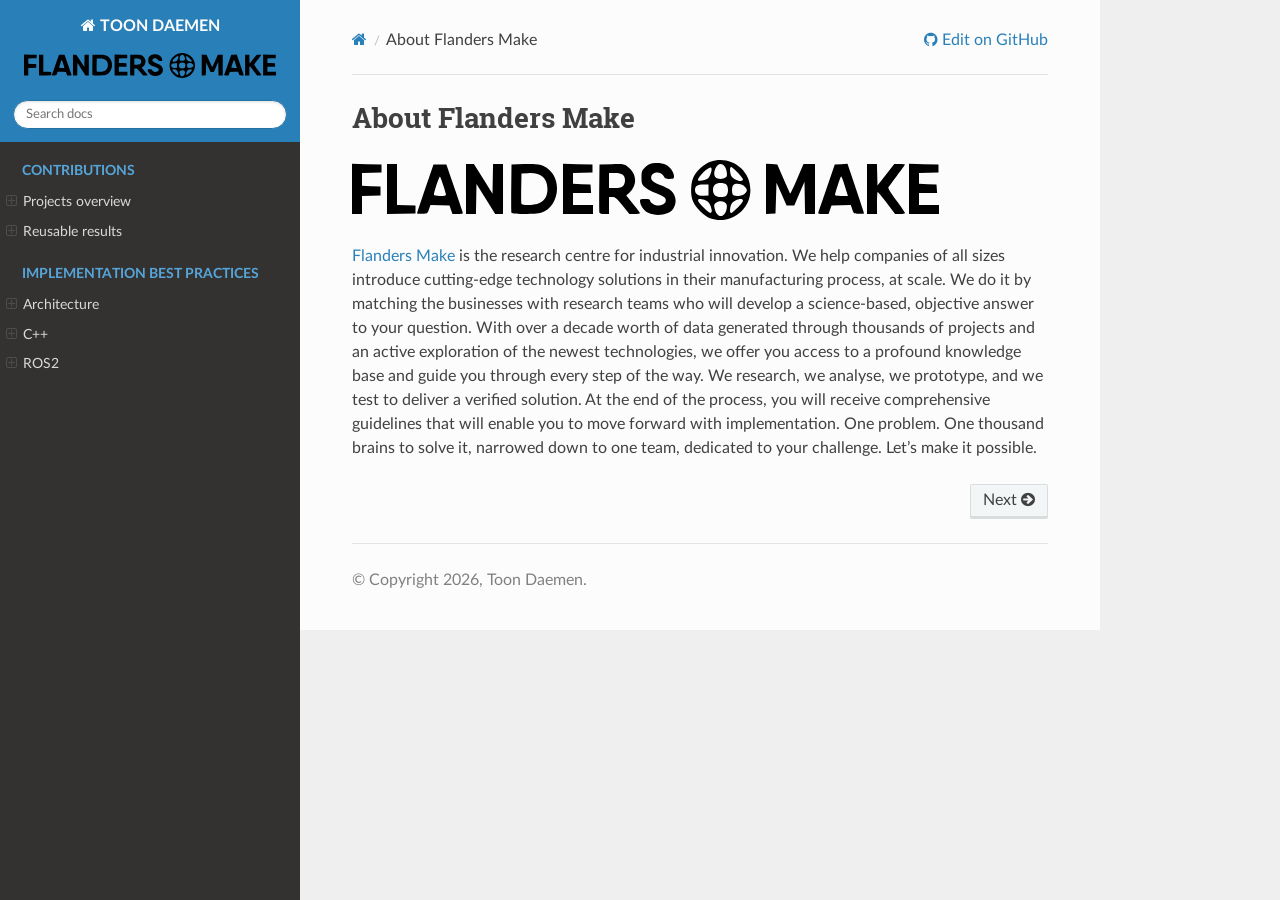
==== commit 4085b1d3: "deploy: 5bdeef87eeb2ca6bec0b100a3895a2a99c4e49e5" ====
--- a/index.html
+++ b/index.html
@@ -11,6 +11,7 @@
       <link rel="stylesheet" type="text/css" href="_static/css/theme.css?v=9edc463e" />
       <link rel="stylesheet" type="text/css" href="_static/copybutton.css?v=76b2166b" />
       <link rel="stylesheet" type="text/css" href="_static/sphinx-design.min.css?v=95c83b7e" />
+      <link rel="stylesheet" type="text/css" href="_static/css/custom.css?v=ee05dfc4" />
 
   
     <link rel="shortcut icon" href="_static/fm_48x48.svg"/>
@@ -108,7 +109,7 @@
       <li><a href="#" class="icon icon-home" aria-label="Home"></a></li>
       <li class="breadcrumb-item active">About Flanders Make</li>
       <li class="wy-breadcrumbs-aside">
-              <a href="https://github.com/toondaemenFM/implementation_best_practices/blob/main/docs/source/index.md" class="fa fa-github"> Edit on GitHub</a>
+              <a href="https://github.com/toondaemenFM/developer_log/blob/main/docs/source/index.md" class="fa fa-github"> Edit on GitHub</a>
       </li>
   </ul>
   <hr/>
@@ -136,7 +137,7 @@
   <hr/>
 
   <div role="contentinfo">
-    <p>&#169; Copyright 2026, Flanders Make vzw.</p>
+    <p>&#169; Copyright 2026, Toon Daemen.</p>
   </div>
 
    
--- a/_static/css/custom.css
+++ b/_static/css/custom.css
@@ -0,0 +1,8 @@
+
+.admon-no-icon .admonition-title::before {
+    content: "";
+}
+
+.admon-question .admonition-title::before {
+    content: "\1FBC4";
+}
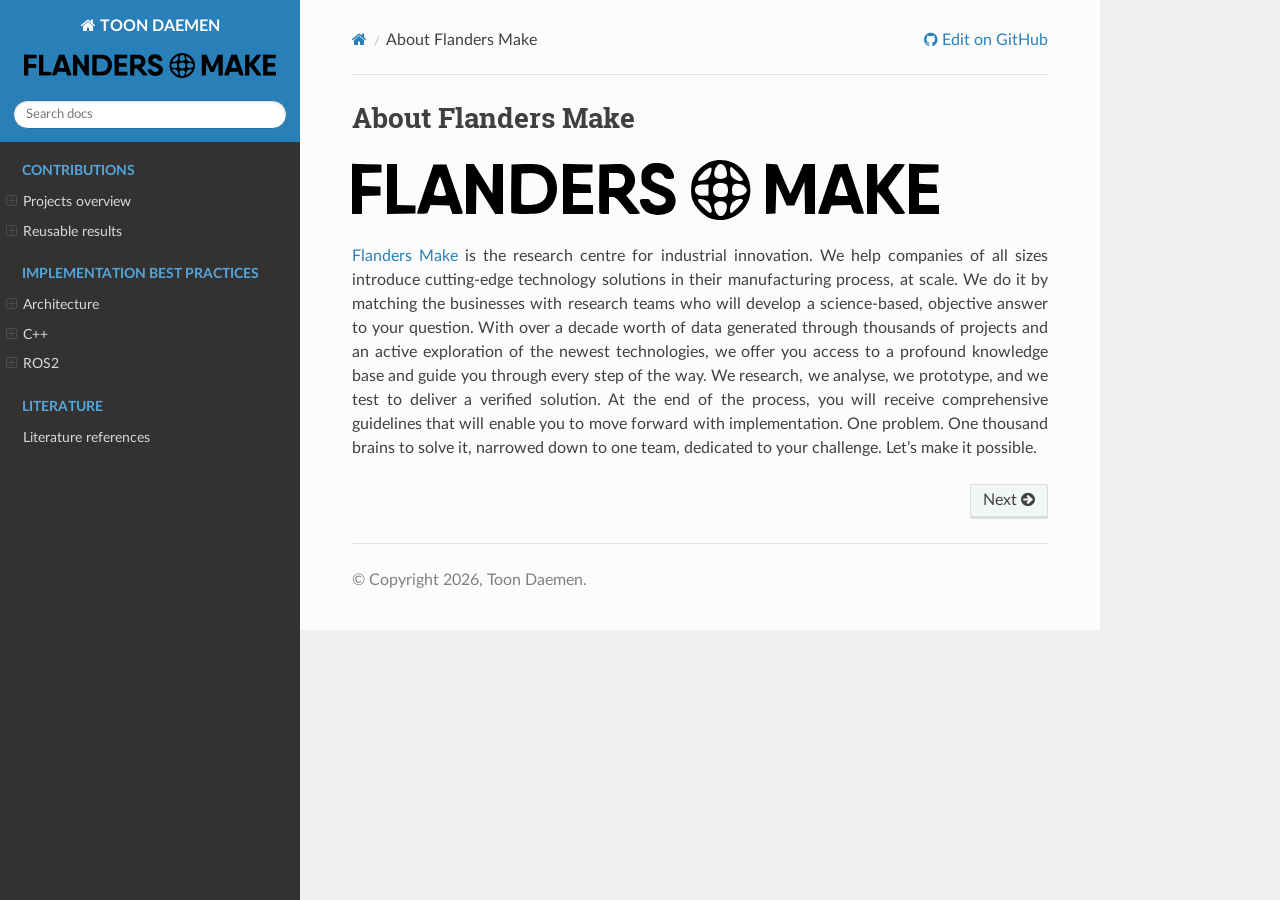
==== commit bf44d3df: "deploy: de7d0ea9ce4270633229dab2162af65632a2573f" ====
--- a/index.html
+++ b/index.html
@@ -11,7 +11,7 @@
       <link rel="stylesheet" type="text/css" href="_static/css/theme.css?v=9edc463e" />
       <link rel="stylesheet" type="text/css" href="_static/copybutton.css?v=76b2166b" />
       <link rel="stylesheet" type="text/css" href="_static/sphinx-design.min.css?v=95c83b7e" />
-      <link rel="stylesheet" type="text/css" href="_static/css/custom.css?v=ee05dfc4" />
+      <link rel="stylesheet" type="text/css" href="_static/css/custom.css?v=2d9479c5" />
 
   
     <link rel="shortcut icon" href="_static/fm_48x48.svg"/>
@@ -92,6 +92,10 @@
 </ul>
 </li>
 </ul>
+<p class="caption" role="heading"><span class="caption-text">Literature</span></p>
+<ul>
+<li class="toctree-l1"><a class="reference internal" href="literature/references.html">Literature references</a></li>
+</ul>
 
         </div>
       </div>
@@ -121,6 +125,8 @@
 <h1>About Flanders Make<a class="headerlink" href="#about-flanders-make" title="Link to this heading"></a></h1>
 <p><img alt="FM-logo" src="_images/fm.svg" /></p>
 <p><a class="reference external" href="https://www.flandersmake.be/en">Flanders Make</a> is the research centre for industrial innovation. We help companies of all sizes introduce cutting-edge technology solutions in their manufacturing process, at scale. We do it by matching the businesses with research teams who will develop a science-based, objective answer to your question. With over a decade worth of data generated through thousands of projects and an active exploration of the newest technologies, we offer you access to a profound knowledge base and guide you through every step of the way. We research, we analyse, we prototype, and we test to deliver a verified solution. At the end of the process, you will receive comprehensive guidelines that will enable you to move forward with implementation. One problem. One thousand brains to solve it, narrowed down to one team, dedicated to your challenge. Let’s make it possible.</p>
+<div class="toctree-wrapper compound">
+</div>
 <div class="toctree-wrapper compound">
 </div>
 <div class="toctree-wrapper compound">
--- a/_static/css/custom.css
+++ b/_static/css/custom.css
@@ -5,4 +5,8 @@
 
 .admon-question .admonition-title::before {
     content: "\1FBC4";
+}
+
+div[itemprop="articleBody"] p {
+  text-align: justify;
 }
